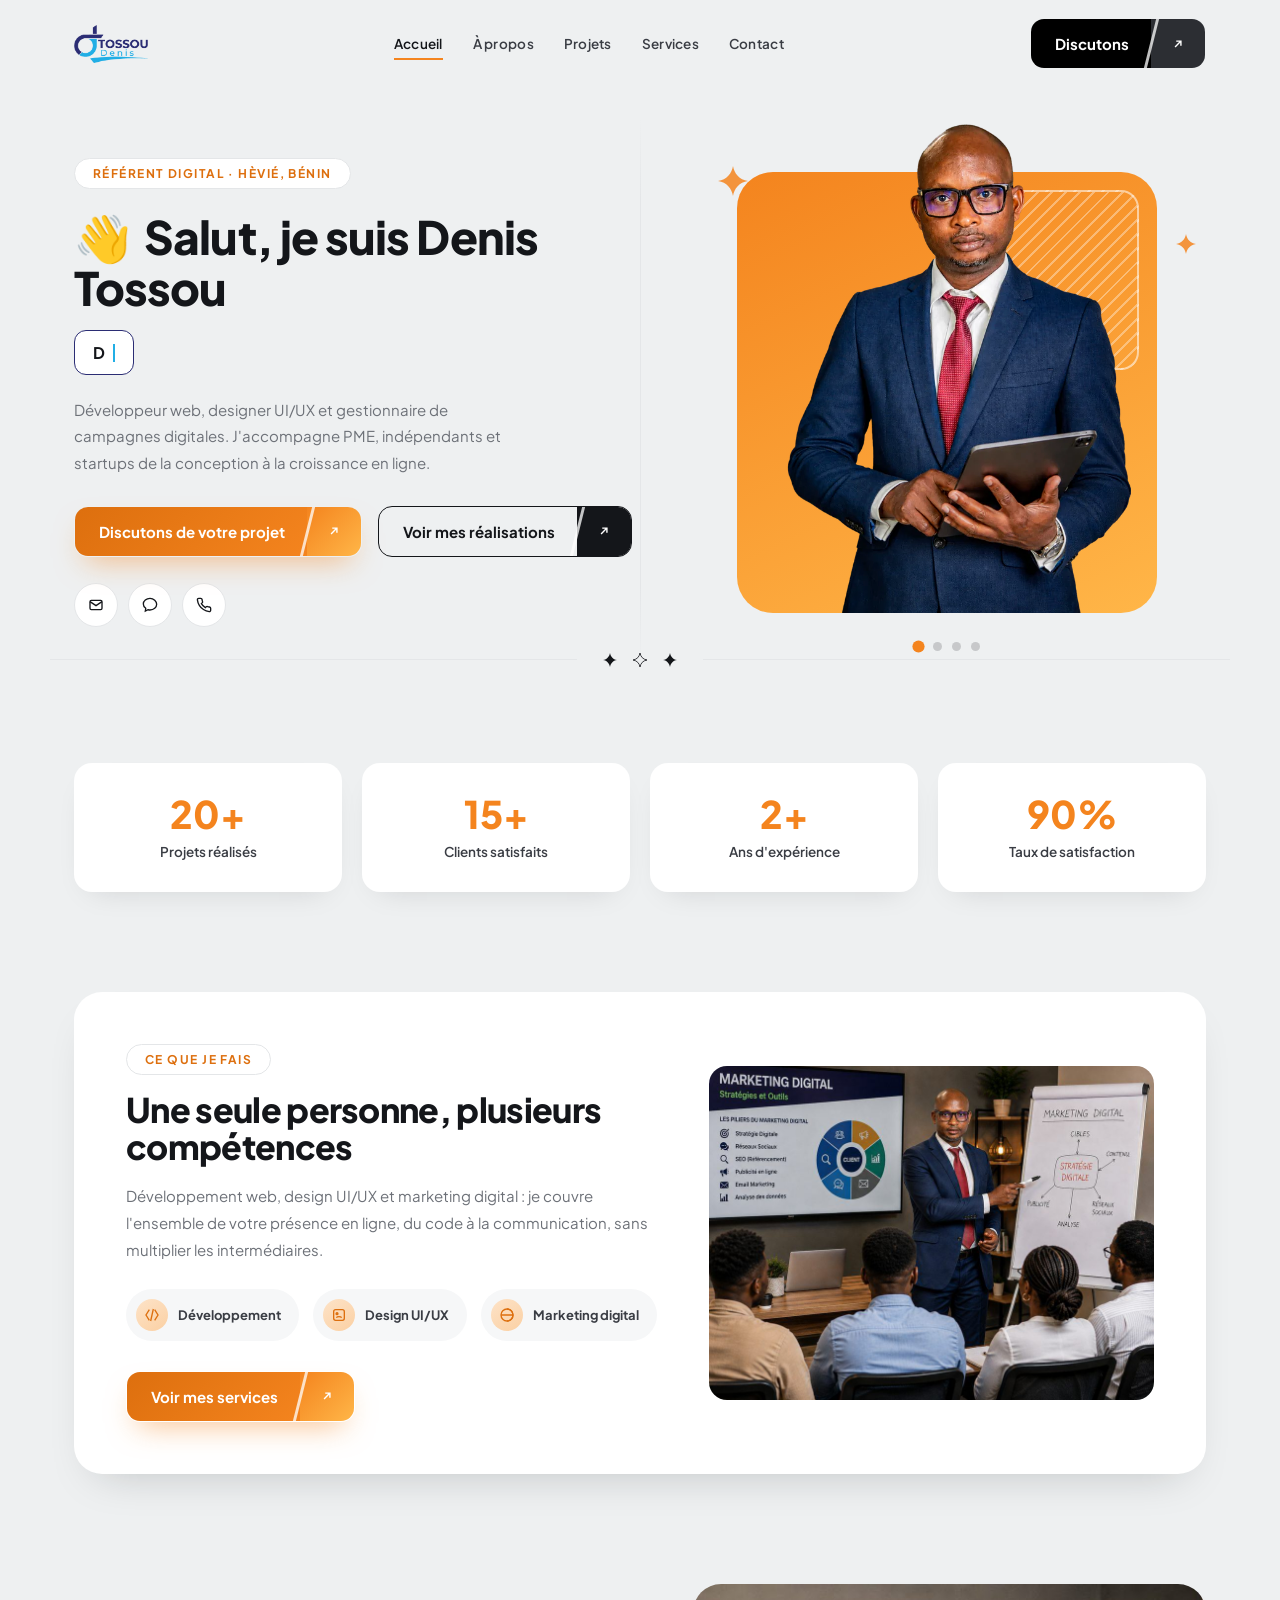
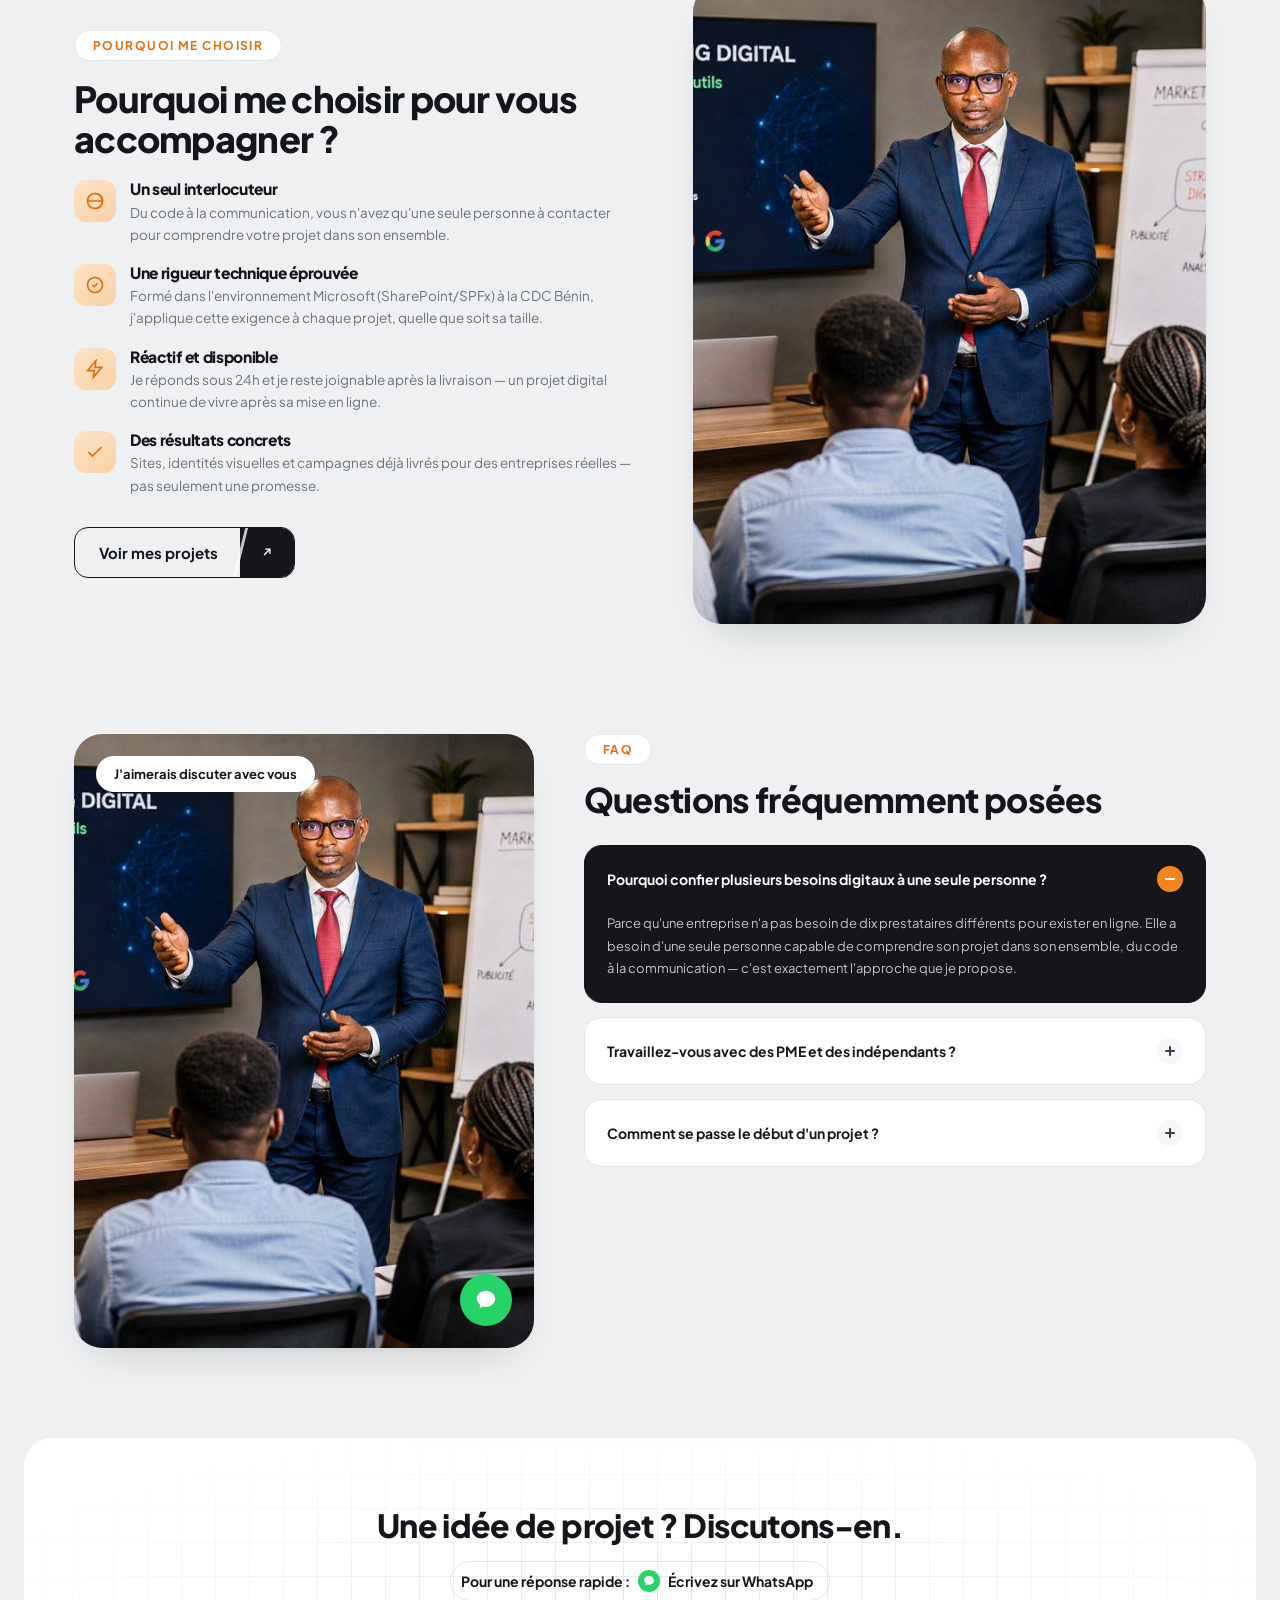
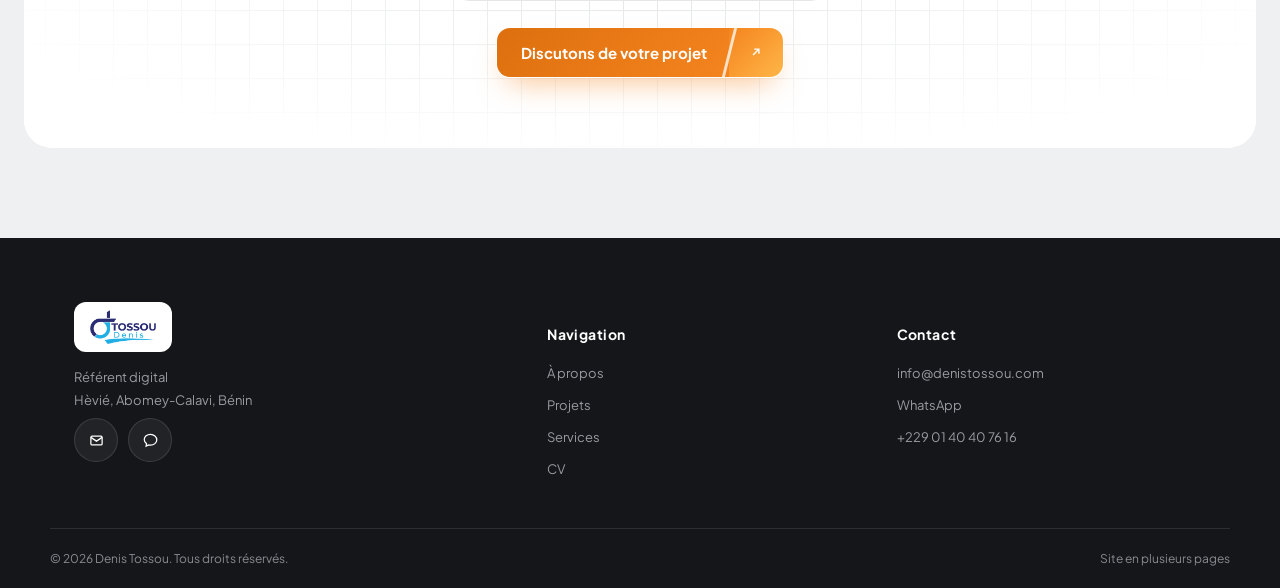
==== index.html @ 9f41bcb1 "Initialisation du portfolio" ====
<!DOCTYPE html>
<html lang="fr">
<head>
<meta charset="UTF-8">
<meta name="viewport" content="width=device-width, initial-scale=1.0">
<title>Denis Tossou — Référent digital</title>
<meta name="description" content="Développeur web, designer UI/UX et gestionnaire de campagnes digitales à Hèvié, Bénin. J'accompagne PME, indépendants et startups de la conception à la croissance en ligne.">
<link rel="preconnect" href="https://fonts.googleapis.com">
<link href="https://fonts.googleapis.com/css2?family=Plus+Jakarta+Sans:ital,wght@0,400;0,500;0,600;0,700;0,800;1,400&display=swap" rel="stylesheet">
<link rel="stylesheet" href="css/style.css">
</head>
<body>

<header class="site-header" id="siteHeader">
  <div class="container header-inner">
    <a href="index.html" class="logo"><img src="assets/img/logo.png" alt="Denis Tossou" class="logo-img"></a>
    <nav class="main-nav">
      <a href="index.html" class="active">Accueil</a>
      <a href="a-propos.html">À propos</a>
      <a href="projets.html">Projets</a>
      <a href="services.html">Services</a>
      <a href="contact.html">Contact</a>
    </nav>
    <div class="header-cta">
      <a href="contact.html" class="btn btn-dark">
        <span class="btn-label">Discutons</span>
        <span class="btn-arrow"><svg width="14" height="14" viewBox="0 0 24 24" fill="none" stroke="currentColor" stroke-width="2.4"><path d="M7 17 17 7M9 7h8v8"/></svg></span>
      </a>
      <button class="burger" id="burgerBtn" aria-label="Ouvrir le menu" aria-expanded="false"><span></span><span></span><span></span></button>
    </div>
  </div>
  <div class="mobile-nav">
    <a href="index.html">Accueil</a>
    <a href="a-propos.html">À propos</a>
    <a href="projets.html">Projets</a>
    <a href="services.html">Services</a>
    <a href="contact.html">Contact</a>
  </div>
</header>

<section class="hero" id="accueil">
  <div class="container hero-grid">
    <div class="hero-copy reveal in">
      <span class="eyebrow">Référent digital · Hèvié, Bénin</span>
      <h1><span class="wave">👋</span>&nbsp; Salut, je suis Denis Tossou</h1>
      <div class="role-box"><span id="typedRole">Développeur web</span><span class="cursor"></span></div>
      <p class="lead">Développeur web, designer UI/UX et gestionnaire de campagnes digitales. J'accompagne PME, indépendants et startups de la conception à la croissance en ligne.</p>
      <div class="hero-actions">
        <a href="contact.html" class="btn btn-primary">
          <span class="btn-label">Discutons de votre projet</span>
          <span class="btn-arrow"><svg width="14" height="14" viewBox="0 0 24 24" fill="none" stroke="currentColor" stroke-width="2.4"><path d="M7 17 17 7M9 7h8v8"/></svg></span>
        </a>
        <a href="projets.html" class="btn btn-outline">
          <span class="btn-label">Voir mes réalisations</span>
          <span class="btn-arrow"><svg width="14" height="14" viewBox="0 0 24 24" fill="none" stroke="currentColor" stroke-width="2.4"><path d="M7 17 17 7M9 7h8v8"/></svg></span>
        </a>
      </div>
      <div class="social-row">
        <a href="mailto:info@denistossou.com" class="icon-chip" aria-label="Email"><svg width="16" height="16" viewBox="0 0 24 24" fill="none" stroke="currentColor" stroke-width="2"><rect x="3" y="5" width="18" height="14" rx="2"/><path d="m3 7 9 6 9-6"/></svg></a>
        <a href="https://wa.me/2290166659250" class="icon-chip" aria-label="WhatsApp" target="_blank" rel="noopener"><svg width="16" height="16" viewBox="0 0 24 24" fill="none" stroke="currentColor" stroke-width="2"><path d="M12 2C6.5 2 2 5.8 2 10.5c0 2.6 1.4 4.9 3.6 6.5L5 21l4.1-1.9c.9.2 1.9.4 2.9.4 5.5 0 10-3.8 10-8.5S17.5 2 12 2Z"/></svg></a>
        <a href="tel:+2290140407616" class="icon-chip" aria-label="Appeler"><svg width="16" height="16" viewBox="0 0 24 24" fill="none" stroke="currentColor" stroke-width="2"><path d="M22 16.9v3a2 2 0 0 1-2.2 2 19.8 19.8 0 0 1-8.6-3.1 19.5 19.5 0 0 1-6-6A19.8 19.8 0 0 1 2.1 4.2 2 2 0 0 1 4.1 2h3a2 2 0 0 1 2 1.7c.1 1 .3 2 .7 2.9a2 2 0 0 1-.4 2.1L8.1 9.9a16 16 0 0 0 6 6l1.2-1.2a2 2 0 0 1 2.1-.4c.9.4 1.9.6 2.9.7a2 2 0 0 1 1.7 2Z"/></svg></a>
      </div>
    </div>
    <div class="hero-visual reveal reveal-delay-1 in">
      <div class="spark s1 float"><svg width="30" height="30" viewBox="0 0 24 24" fill="currentColor"><path d="M12 0c1 6 5 11 12 12-7 1-11 6-12 12-1-6-5-11-12-12C7 11 11 6 12 0Z"/></svg></div>
      <div class="hero-blob">
        <div class="hero-blob-panel"></div>
        <div class="hero-carousel">
          <div class="hero-slide cutout active">
            <img src="assets/img/denis-hero.webp" alt="Denis Tossou, référent digital, avec sa tablette">
          </div>
          <div class="hero-slide framed">
            <img src="assets/img/denis-about-2.jpg" alt="Denis Tossou à son poste de travail">
          </div>
          <div class="hero-slide cutout">
            <img src="assets/img/denis-contact.webp" alt="Denis Tossou avec sa tablette">
          </div>
          <div class="hero-slide code-slide">
            <div class="code-window">
              <div class="code-topbar"><span class="code-dot r"></span><span class="code-dot y"></span><span class="code-dot g"></span></div>
              <div class="code-body" id="codeBody"></div>
            </div>
          </div>
        </div>
        <div class="hero-dots">
          <button class="active" aria-label="Photo 1"></button>
          <button aria-label="Photo 2"></button>
          <button aria-label="Photo 3"></button>
          <button aria-label="Code"></button>
        </div>
      </div>
      <div class="spark s2"><svg width="20" height="20" viewBox="0 0 24 24" fill="currentColor"><path d="M12 0c1 6 5 11 12 12-7 1-11 6-12 12-1-6-5-11-12-12C7 11 11 6 12 0Z"/></svg></div>
    </div>
  </div>
  <div class="container divider-strip">
    <div class="dots">
      <svg width="14" height="14" viewBox="0 0 24 24" fill="var(--ink)"><path d="M12 0c1 6 5 11 12 12-7 1-11 6-12 12-1-6-5-11-12-12C7 11 11 6 12 0Z"/></svg>
      <svg width="14" height="14" viewBox="0 0 24 24" fill="none" stroke="var(--ink)" stroke-width="1.4"><path d="M12 0c1 6 5 11 12 12-7 1-11 6-12 12-1-6-5-11-12-12C7 11 11 6 12 0Z"/></svg>
      <svg width="14" height="14" viewBox="0 0 24 24" fill="var(--ink)"><path d="M12 0c1 6 5 11 12 12-7 1-11 6-12 12-1-6-5-11-12-12C7 11 11 6 12 0Z"/></svg>
    </div>
  </div>
</section>

<section class="stats">
  <div class="container">
    <div class="stats-row">
      <div class="stat-block reveal in"><span class="num" data-count="20" data-suffix="+">0</span><div class="label">Projets réalisés</div></div>
      <div class="stat-block reveal reveal-delay-1 in"><span class="num" data-count="15" data-suffix="+">0</span><div class="label">Clients satisfaits</div></div>
      <div class="stat-block reveal reveal-delay-2 in"><span class="num" data-count="2" data-suffix="+">0</span><div class="label">Ans d'expérience</div></div>
      <div class="stat-block reveal reveal-delay-3 in"><span class="num" data-count="90" data-suffix="%">0</span><div class="label">Taux de satisfaction</div></div>
    </div>
  </div>
</section>

<section class="services-summary" id="services">
  <div class="container">
    <div class="summary-card reveal in">
      <div class="summary-copy">
        <span class="eyebrow">Ce que je fais</span>
        <h2 style="margin-top:16px;">Une seule personne, plusieurs compétences</h2>
        <p>Développement web, design UI/UX et marketing digital : je couvre l'ensemble de votre présence en ligne, du code à la communication, sans multiplier les intermédiaires.</p>
        <div class="summary-badges">
          <div class="summary-badge"><span class="ic"><svg width="16" height="16" viewBox="0 0 24 24" fill="none" stroke="var(--orange-dark)" stroke-width="2"><path d="M8 4 3 12l5 8M16 4l5 8-5 8M14 3l-4 18"/></svg></span>Développement</div>
          <div class="summary-badge"><span class="ic"><svg width="16" height="16" viewBox="0 0 24 24" fill="none" stroke="var(--orange-dark)" stroke-width="2"><rect x="4" y="4" width="16" height="16" rx="3"/><circle cx="9" cy="10" r="1.4" fill="var(--orange-dark)"/><path d="M8 16c1.5-2 6.5-2 8 0"/></svg></span>Design UI/UX</div>
          <div class="summary-badge"><span class="ic"><svg width="16" height="16" viewBox="0 0 24 24" fill="none" stroke="var(--orange-dark)" stroke-width="2"><circle cx="12" cy="12" r="9"/><path d="M12 3a9 9 0 0 1 0 18M3 12h18"/></svg></span>Marketing digital</div>
        </div>
        <a href="services.html" class="btn btn-primary">
          <span class="btn-label">Voir mes services</span>
          <span class="btn-arrow"><svg width="14" height="14" viewBox="0 0 24 24" fill="none" stroke="currentColor" stroke-width="2.4"><path d="M7 17 17 7M9 7h8v8"/></svg></span>
        </a>
      </div>
      <div class="summary-visual"><img src="assets/img/denis-about-1.jpg" alt="Denis Tossou en atelier marketing digital"></div>
    </div>
  </div>
</section>

<section class="why">
  <div class="container why-grid">
    <div class="why-copy reveal in">
      <span class="eyebrow">Pourquoi me choisir</span>
      <h2>Pourquoi me choisir pour vous accompagner ?</h2>
      <div class="why-list">
        <div class="why-item">
          <span class="ic"><svg width="20" height="20" viewBox="0 0 24 24" fill="none" stroke="var(--orange-dark)" stroke-width="2"><circle cx="12" cy="12" r="9"/><path d="M12 3a9 9 0 0 1 0 18M3 12h18"/></svg></span>
          <div><h4>Un seul interlocuteur</h4><p>Du code à la communication, vous n'avez qu'une seule personne à contacter pour comprendre votre projet dans son ensemble.</p></div>
        </div>
        <div class="why-item">
          <span class="ic"><svg width="20" height="20" viewBox="0 0 24 24" fill="none" stroke="var(--orange-dark)" stroke-width="2"><path d="M9 12l2 2 4-4"/><circle cx="12" cy="12" r="9"/></svg></span>
          <div><h4>Une rigueur technique éprouvée</h4><p>Formé dans l'environnement Microsoft (SharePoint/SPFx) à la CDC Bénin, j'applique cette exigence à chaque projet, quelle que soit sa taille.</p></div>
        </div>
        <div class="why-item">
          <span class="ic"><svg width="20" height="20" viewBox="0 0 24 24" fill="none" stroke="var(--orange-dark)" stroke-width="2"><path d="M13 2 3 14h8l-1 8 10-12h-8z"/></svg></span>
          <div><h4>Réactif et disponible</h4><p>Je réponds sous 24h et je reste joignable après la livraison — un projet digital continue de vivre après sa mise en ligne.</p></div>
        </div>
        <div class="why-item">
          <span class="ic"><svg width="20" height="20" viewBox="0 0 24 24" fill="none" stroke="var(--orange-dark)" stroke-width="2"><path d="M4 12l5 5L20 6"/></svg></span>
          <div><h4>Des résultats concrets</h4><p>Sites, identités visuelles et campagnes déjà livrés pour des entreprises réelles — pas seulement une promesse.</p></div>
        </div>
      </div>
      <a href="projets.html" class="btn btn-outline">
        <span class="btn-label">Voir mes projets</span>
        <span class="btn-arrow"><svg width="14" height="14" viewBox="0 0 24 24" fill="none" stroke="currentColor" stroke-width="2.4"><path d="M7 17 17 7M9 7h8v8"/></svg></span>
      </a>
    </div>
    <div class="why-visual reveal reveal-delay-1 in"><img src="assets/img/denis-faq.jpg" alt="Denis Tossou animant une présentation marketing digital"></div>
  </div>
</section>

<section class="faq">
  <div class="container faq-grid">
    <div class="faq-visual reveal in">
      <img src="assets/img/denis-faq.jpg" alt="Denis Tossou animant une présentation marketing digital">
      <div class="chat-bubble">J'aimerais discuter avec vous</div>
      <div class="chat-fab"><svg width="22" height="22" viewBox="0 0 24 24" fill="#fff"><path d="M12 2C6.5 2 2 5.8 2 10.5c0 2.6 1.4 4.9 3.6 6.5L5 21l4.1-1.9c.9.2 1.9.4 2.9.4 5.5 0 10-3.8 10-8.5S17.5 2 12 2Z"/></svg></div>
    </div>
    <div class="reveal reveal-delay-1 in">
      <span class="eyebrow">FAQ</span>
      <h2 style="font-size:clamp(24px,3.4vw,34px);margin:16px 0 26px;">Questions fréquemment posées</h2>
      <div class="faq-items">
        <div class="faq-item open">
          <button class="faq-q">Pourquoi confier plusieurs besoins digitaux à une seule personne ?<span class="plus"></span></button>
          <div class="faq-a" style="max-height:220px;"><p>Parce qu'une entreprise n'a pas besoin de dix prestataires différents pour exister en ligne. Elle a besoin d'une seule personne capable de comprendre son projet dans son ensemble, du code à la communication — c'est exactement l'approche que je propose.</p></div>
        </div>
        <div class="faq-item">
          <button class="faq-q">Travaillez-vous avec des PME et des indépendants ?<span class="plus"></span></button>
          <div class="faq-a"><p>Oui. Je travaille avec des PME, des indépendants et des startups qui veulent une présence digitale cohérente — pas seulement un site qui existe, mais un site qui travaille vraiment pour eux.</p></div>
        </div>
        <div class="faq-item">
          <button class="faq-q">Comment se passe le début d'un projet ?<span class="plus"></span></button>
          <div class="faq-a"><p>On commence par un échange pour comprendre votre projet, vos objectifs et vos contraintes réelles. Je vous propose ensuite une solution claire — périmètre, délais, tarif — avant de démarrer quoi que ce soit.</p></div>
        </div>
      </div>
    </div>
  </div>
</section>

<section class="cta-banner reveal in">
  <div class="inner">
    <h2>Une idée de projet ? Discutons-en.</h2>
    <a href="https://wa.me/2290166659250" class="chat-link" target="_blank" rel="noopener">Pour une réponse rapide : <span class="ic"><svg width="12" height="12" viewBox="0 0 24 24" fill="#fff"><path d="M12 2C6.5 2 2 5.8 2 10.5c0 2.6 1.4 4.9 3.6 6.5L5 21l4.1-1.9c.9.2 1.9.4 2.9.4 5.5 0 10-3.8 10-8.5S17.5 2 12 2Z"/></svg></span> Écrivez sur WhatsApp</a>
    <div class="row"><a href="contact.html" class="btn btn-primary"><span class="btn-label">Discutons de votre projet</span><span class="btn-arrow"><svg width="14" height="14" viewBox="0 0 24 24" fill="none" stroke="currentColor" stroke-width="2.4"><path d="M7 17 17 7M9 7h8v8"/></svg></span></a></div>
  </div>
</section>

<footer class="site-footer">
  <div class="container footer-grid">
    <div class="footer-brand">
      <a href="index.html" class="logo"><span class="logo-img-wrap"><img src="assets/img/logo.png" alt="Denis Tossou" class="logo-img"></span></a>
      <p>Référent digital<br>Hèvié, Abomey-Calavi, Bénin</p>
      <div class="footer-social">
        <a href="mailto:info@denistossou.com" class="icon-chip" aria-label="Email"><svg width="15" height="15" viewBox="0 0 24 24" fill="none" stroke="currentColor" stroke-width="2"><rect x="3" y="5" width="18" height="14" rx="2"/><path d="m3 7 9 6 9-6"/></svg></a>
        <a href="https://wa.me/2290166659250" class="icon-chip" aria-label="WhatsApp" target="_blank" rel="noopener"><svg width="15" height="15" viewBox="0 0 24 24" fill="none" stroke="currentColor" stroke-width="2"><path d="M12 2C6.5 2 2 5.8 2 10.5c0 2.6 1.4 4.9 3.6 6.5L5 21l4.1-1.9c.9.2 1.9.4 2.9.4 5.5 0 10-3.8 10-8.5S17.5 2 12 2Z"/></svg></a>
      </div>
    </div>
    <div class="footer-col">
      <h5>Navigation</h5>
      <ul>
        <li><a href="a-propos.html">À propos</a></li>
        <li><a href="projets.html">Projets</a></li>
        <li><a href="services.html">Services</a></li>
        <li><a href="a-propos.html#cv">CV</a></li>
      </ul>
    </div>
    <div class="footer-col">
      <h5>Contact</h5>
      <ul>
        <li><a href="mailto:info@denistossou.com">info@denistossou.com</a></li>
        <li><a href="https://wa.me/2290166659250" target="_blank" rel="noopener">WhatsApp</a></li>
        <li><a href="tel:+2290140407616">+229 01 40 40 76 16</a></li>
      </ul>
    </div>
  </div>
  <div class="container footer-bottom">
    <span>© 2026 Denis Tossou. Tous droits réservés.</span>
    <span>Site en plusieurs pages</span>
  </div>
</footer>

<a href="https://wa.me/2290166659250" class="wa-float" id="waFloat" target="_blank" rel="noopener" aria-label="Discuter sur WhatsApp">
  <span class="wa-tooltip">Discuter sur WhatsApp</span>
  <svg viewBox="0 0 24 24" fill="#fff"><path d="M12 2C6.5 2 2 5.8 2 10.5c0 2.6 1.4 4.9 3.6 6.5L5 21l4.1-1.9c.9.2 1.9.4 2.9.4 5.5 0 10-3.8 10-8.5S17.5 2 12 2Z"/></svg>
</a>

<script src="js/main.js"></script>
</body>
</html>
---- css/style.css ----
/* ==========================================================================
   0. TOKENS
   ========================================================================== */
:root{
  --orange:#f4841e;
  --orange-2:#ffb648;
  --orange-dark:#dd6f0e;
  --brand-navy:#2b2d74;
  --brand-cyan:#21aee5;
  --ink:#14161a;
  --ink-soft:#3a3d44;
  --muted:#6d7178;
  --line:#e4e6e8;
  --bg:#eef0f1;
  --bg-soft:#f6f7f8;
  --white:#ffffff;
  --radius-lg:28px;
  --radius-md:18px;
  --radius-sm:12px;
  --radius-pill:999px;
  --shadow-card:0 20px 45px -25px rgba(20,22,26,0.25);
  --shadow-soft:0 12px 30px -18px rgba(20,22,26,0.18);
  --container:1180px;
  --ff:'Plus Jakarta Sans', system-ui, -apple-system, Segoe UI, sans-serif;
}
*{box-sizing:border-box;}
html{scroll-behavior:smooth;}
body{
  margin:0;font-family:var(--ff);color:var(--ink);background:var(--bg);
  -webkit-font-smoothing:antialiased;overflow-x:hidden;
}
img{max-width:100%;display:block;}
a{text-decoration:none;color:inherit;}
button{font-family:var(--ff);cursor:pointer;}
ul{margin:0;padding:0;list-style:none;}
h1,h2,h3,h4{margin:0;font-weight:800;letter-spacing:-0.02em;line-height:1.1;}
p{margin:0;}
.container{max-width:var(--container);margin:0 auto;padding:0 24px;}
section{position:relative;}
:focus-visible{outline:3px solid var(--orange);outline-offset:3px;border-radius:6px;}
@media (prefers-reduced-motion: reduce){
  *{animation-duration:0.001ms !important;animation-iteration-count:1 !important;transition-duration:0.001ms !important;scroll-behavior:auto !important;}
}

.eyebrow{
  display:inline-flex;align-items:center;gap:8px;
  background:var(--white);border:1px solid var(--line);
  color:var(--orange-dark);font-size:12px;font-weight:700;letter-spacing:.12em;
  padding:7px 18px;border-radius:var(--radius-pill);text-transform:uppercase;
}
.section-head{max-width:640px;margin:0 auto 20px;text-align:center;}
.section-head .eyebrow{margin-bottom:18px;}
.section-head h2{font-size:clamp(28px,4vw,42px);}
.section-head .subtitle{margin-top:14px;color:var(--muted);font-size:15px;font-weight:600;}
.section-head.pad-bottom{margin-bottom:48px;}

.btn{
  display:inline-flex;align-items:stretch;font-weight:700;font-size:15px;
  padding:0;border-radius:14px;border:1px solid transparent;overflow:hidden;
  position:relative;isolation:isolate;transition:transform .25s ease, box-shadow .25s ease;
  white-space:nowrap;
}
.btn:hover{transform:translateY(-2px);}
.btn:active{transform:scale(.97);}
.btn .btn-label{display:flex;align-items:center;padding:15px 22px 15px 24px;}
.btn .btn-arrow{display:flex;align-items:center;justify-content:center;padding:15px 20px;position:relative;}
.btn .btn-arrow::before{
  content:"";position:absolute;left:-1px;top:-10px;bottom:-10px;width:3px;
  background:rgba(255,255,255,.75);transform:skewX(-14deg);
}
.btn svg{transition:transform .3s ease;}
.btn:hover svg{transform:translate(3px,-3px);}
.btn-primary{box-shadow:0 14px 30px -12px rgba(244,132,30,.55);}
.btn-primary:hover{box-shadow:0 18px 34px -10px rgba(244,132,30,.6);}
.btn-primary .btn-label{background:linear-gradient(135deg,var(--orange-dark),var(--orange));color:var(--white);}
.btn-primary .btn-arrow{background:linear-gradient(135deg,var(--orange),var(--orange-2));color:var(--white);}
.btn-dark .btn-label{background:#000;color:var(--white);}
.btn-dark .btn-arrow{background:#2c2e33;color:var(--white);}
.btn-outline{border:1.5px solid var(--ink);}
.btn-outline .btn-label{background:transparent;color:var(--ink);transition:background .25s,color .25s;}
.btn-outline .btn-arrow{background:var(--ink);color:var(--white);}
.btn-outline:hover .btn-label{background:var(--ink);color:var(--white);}
.btn-ghost{border:1px solid var(--line);}
.btn-ghost .btn-label{background:var(--white);color:var(--ink);}
.btn-ghost .btn-arrow{background:var(--bg-soft);color:var(--ink);}
.btn-ghost:hover{border-color:var(--ink);}
.btn-plain{
  display:inline-flex;align-items:center;padding:12px 22px;border-radius:var(--radius-pill);
  border:1px solid var(--line);background:var(--white);color:var(--ink);font-weight:700;font-size:13px;
  transition:all .25s;
}
.btn-plain:hover{border-color:var(--ink);}
.btn-plain.active{background:var(--ink);color:var(--white);border-color:var(--ink);}

.icon-chip{
  width:44px;height:44px;border-radius:50%;background:var(--white);border:1px solid var(--line);
  display:inline-flex;align-items:center;justify-content:center;
  transition:background .25s, border-color .25s, transform .25s;
}
.icon-chip:hover{background:var(--ink);border-color:var(--ink);transform:translateY(-3px);}
.icon-chip:hover svg{stroke:var(--white);}

.spark{position:absolute;pointer-events:none;color:var(--orange);opacity:.85;}
.spark svg{animation:spin-slow 9s linear infinite;}
@keyframes spin-slow{from{transform:rotate(0)}to{transform:rotate(360deg)}}
.float{animation:float 5s ease-in-out infinite;}
@keyframes float{0%,100%{transform:translateY(0)}50%{transform:translateY(-12px)}}

.reveal{opacity:0;transform:translateY(28px);transition:opacity .7s ease, transform .7s ease;}
.reveal.in{opacity:1;transform:translateY(0);}
.reveal-delay-1{transition-delay:.08s;}
.reveal-delay-2{transition-delay:.16s;}
.reveal-delay-3{transition-delay:.24s;}
.reveal-delay-4{transition-delay:.32s;}

/* ========================= 1. HEADER ========================= */
.site-header{
  position:sticky;top:0;z-index:100;background:rgba(238,240,241,0.85);
  backdrop-filter:blur(10px);border-bottom:1px solid transparent;
  transition:background .3s, box-shadow .3s, border-color .3s;
}
.site-header.scrolled{background:rgba(255,255,255,0.9);box-shadow:0 8px 24px -18px rgba(0,0,0,.25);border-color:var(--line);}
.header-inner{display:flex;align-items:center;justify-content:space-between;padding:18px 24px;}
.logo{display:flex;align-items:center;gap:10px;}
.logo-img{height:38px;width:auto;display:block;}
.footer-brand .logo-img-wrap{display:inline-flex;align-items:center;background:var(--white);border-radius:12px;padding:8px 16px;}
.footer-brand .logo-img{height:34px;}
nav.main-nav{display:flex;align-items:center;gap:30px;}
nav.main-nav a{
  font-size:13.5px;font-weight:600;letter-spacing:.02em;color:var(--ink-soft);
  display:flex;align-items:center;gap:4px;position:relative;transition:color .2s;
}
nav.main-nav a::after{content:"";position:absolute;left:0;bottom:-8px;width:0;height:2px;background:var(--orange);transition:width .25s ease;}
nav.main-nav a:hover,nav.main-nav a.active{color:var(--ink);}
nav.main-nav a:hover::after,nav.main-nav a.active::after{width:100%;}
.header-cta{display:flex;align-items:center;gap:14px;}
.burger{display:none;flex-direction:column;gap:5px;background:none;border:none;padding:8px;}
.burger span{width:24px;height:2px;background:var(--ink);border-radius:2px;transition:transform .3s,opacity .3s;}
.mobile-nav{display:none;flex-direction:column;gap:2px;background:var(--white);border-top:1px solid var(--line);padding:12px 24px 20px;}
.mobile-nav a{padding:12px 4px;font-weight:600;border-bottom:1px solid var(--bg-soft);font-size:14px;}
.site-header.nav-open .mobile-nav{display:flex;}

/* ========================= 2. PAGE HERO BANNER ========================= */
.page-hero{padding:56px 0 20px;text-align:center;}
.page-hero .eyebrow{margin-bottom:16px;}
.page-hero h1{font-size:clamp(30px,4.4vw,46px);}
.page-hero p{max-width:560px;margin:16px auto 0;color:var(--muted);font-size:15px;line-height:1.7;}

/* ========================= 2b. ABOUT HERO (photo inclinée + badges) ========================= */
.about-hero{padding:60px 0 40px;overflow:hidden;}
.about-hero-grid{display:grid;grid-template-columns:0.85fr 1.15fr;gap:56px;align-items:center;}
.about-hero-visual{position:relative;padding:0 18px 18px 0;}
.about-hero-visual::before{
  content:"";position:absolute;inset:0 0 18px 18px;border-radius:28px;
  background:linear-gradient(155deg,var(--orange),var(--orange-2));
  transform:rotate(-4deg);z-index:0;
}
.about-hero-visual .ph-wrap{position:relative;z-index:1;border-radius:24px;overflow:hidden;box-shadow:var(--shadow-card);aspect-ratio:4/5;}
.about-hero-visual .ph-wrap img{width:100%;height:100%;object-fit:cover;}
.about-hero-copy h1{font-size:clamp(32px,4.6vw,50px);margin-bottom:22px;}
.about-hero-copy h1 .accent{color:var(--orange-dark);}
.about-hero-copy p.lead{color:var(--muted);font-size:16px;line-height:1.8;margin-bottom:30px;max-width:520px;}
.about-hero-badges{display:flex;gap:26px;flex-wrap:wrap;margin-bottom:34px;}
.about-hero-badge{display:flex;align-items:center;gap:10px;font-size:14px;font-weight:600;color:var(--ink-soft);}
.about-hero-badge .ic{width:38px;height:38px;border-radius:11px;background:var(--bg-soft);display:flex;align-items:center;justify-content:center;color:var(--orange-dark);flex-shrink:0;}
@media (max-width:900px){
  .about-hero-grid{grid-template-columns:1fr;}
  .about-hero-visual{order:-1;max-width:360px;margin:0 auto 20px;}
}

/* ========================= 3. HERO CAROUSEL ========================= */
.hero{padding:70px 0 40px;overflow:hidden;}
.hero-grid{display:grid;grid-template-columns:1.05fr 0.95fr;gap:40px;align-items:center;position:relative;}
.hero-grid::before{
  content:"";position:absolute;left:50%;top:-40px;bottom:-40px;width:1px;
  background:linear-gradient(to bottom, transparent, var(--line) 15%, var(--line) 85%, transparent);
}
.hero-copy .eyebrow{margin-bottom:22px;}
.hero-copy h1{font-size:clamp(30px,4.6vw,46px);margin-bottom:18px;}
.hero-copy h1 .wave{display:inline-block;animation:wave 2.4s ease-in-out infinite;transform-origin:70% 70%;}
@keyframes wave{0%,100%{transform:rotate(0)}15%{transform:rotate(16deg)}30%{transform:rotate(-8deg)}45%{transform:rotate(16deg)}60%{transform:rotate(0)}}
.role-box{
  display:inline-flex;align-items:center;gap:2px;border:1.5px solid var(--brand-navy);border-radius:var(--radius-sm);
  padding:11px 18px;font-weight:700;font-size:16px;margin-bottom:22px;background:var(--white);
}
.role-box .cursor{width:2px;height:18px;background:var(--brand-cyan);margin-left:6px;animation:blink 1s steps(1) infinite;}
@keyframes blink{50%{opacity:0}}
.hero-copy p.lead{color:var(--muted);font-size:15px;line-height:1.75;max-width:460px;margin-bottom:30px;}
.hero-actions{display:flex;align-items:center;gap:16px;flex-wrap:wrap;margin-bottom:26px;}
.social-row{display:flex;gap:10px;}

.hero-visual{position:relative;display:flex;justify-content:center;}
.hero-blob{
  position:relative;width:min(100%,420px);aspect-ratio:1/1.05;
  display:flex;align-items:flex-end;justify-content:center;overflow:visible;
}
.hero-blob-panel{
  position:absolute;inset:0;border-radius:36px;background:linear-gradient(155deg,var(--orange),var(--orange-2));
  overflow:hidden;z-index:1;
}
.hero-blob-panel::after{
  content:"";position:absolute;top:18px;right:18px;width:34%;height:40%;
  border:2px solid rgba(255,255,255,.55);border-radius:18px;
  background:repeating-linear-gradient(135deg, rgba(255,255,255,.35) 0 2px, transparent 2px 10px);
}
.hero-visual .spark{z-index:4;}
.hero-visual .spark.s1{top:-6px;left:6%;}
.hero-visual .spark.s2{top:14%;right:2%;}

.hero-carousel{position:relative;width:100%;height:100%;z-index:2;}
.hero-slide{
  position:absolute;inset:0;display:flex;align-items:flex-end;justify-content:center;
  opacity:0;transform:scale(1.04) translateY(10px);pointer-events:none;
  transition:opacity .7s ease, transform .8s ease;
}
.hero-slide.active{opacity:1;transform:scale(1) translateY(0);pointer-events:auto;}
.hero-slide.cutout img{width:88%;object-fit:contain;filter:saturate(1.05);position:relative;z-index:2;}
.hero-slide.framed img{position:absolute;inset:0;width:100%;height:100%;object-fit:cover;border-radius:36px;}

.code-slide{align-items:center;padding:26px;}
.code-window{
  width:92%;background:#1b1d23;border-radius:16px;overflow:hidden;
  box-shadow:0 25px 50px -20px rgba(0,0,0,.5);font-family:'Courier New',monospace;
}
.code-window .code-topbar{display:flex;align-items:center;gap:7px;padding:12px 16px;background:#26282f;}
.code-window .code-dot{width:10px;height:10px;border-radius:50%;}
.code-window .code-dot.r{background:#ff5f57;}
.code-window .code-dot.y{background:#febc2e;}
.code-window .code-dot.g{background:#28c840;}
.code-window .code-body{padding:18px 18px 22px;font-size:12.5px;line-height:1.9;min-height:230px;color:#c9cdd4;}
.code-line{white-space:pre;}
.code-line .tok-key{color:#ff7ab2;}
.code-line .tok-tag{color:#7ee787;}
.code-line .tok-str{color:#ffd479;}
.code-line .tok-com{color:#6b7280;}
.code-line .tok-fn{color:#79c0ff;}

.hero-dots{position:absolute;bottom:-38px;left:50%;transform:translateX(-50%);display:flex;gap:10px;z-index:5;}
.hero-dots button{
  width:9px;height:9px;border-radius:50%;background:rgba(20,22,26,.18);border:none;padding:0;
  transition:background .25s, transform .25s;cursor:pointer;
}
.hero-dots button.active{background:var(--orange);transform:scale(1.35);}

.divider-strip{display:flex;align-items:center;justify-content:center;gap:26px;padding:26px 0;position:relative;}
.divider-strip::before,.divider-strip::after{content:"";flex:1;height:1px;background:var(--line);}
.divider-strip .dots{display:flex;gap:16px;color:var(--ink);}

/* ========================= 4. STATS ========================= */
.stats{padding:30px 0 80px;}
.stats-row{display:grid;grid-template-columns:repeat(4,1fr);gap:20px;}
.stat-block{
  background:var(--white);border-radius:var(--radius-md);padding:32px 24px;text-align:center;
  box-shadow:var(--shadow-soft);transition:transform .3s ease, box-shadow .3s ease;
}
.stat-block:hover{transform:translateY(-6px);box-shadow:var(--shadow-card);}
.stat-block .num{font-size:38px;font-weight:800;color:var(--orange);display:block;line-height:1;}
.stat-block .label{margin-top:10px;font-size:13.5px;color:var(--ink-soft);font-weight:600;}
@media (max-width:900px){.stats-row{grid-template-columns:repeat(2,1fr);}}

/* ========================= 5. SERVICES SUMMARY ========================= */
.services-summary{padding:20px 0 90px;}
.summary-card{
  background:var(--white);border-radius:var(--radius-lg);padding:52px;
  display:grid;grid-template-columns:1.1fr 0.9fr;gap:40px;align-items:center;box-shadow:var(--shadow-card);
}
.summary-copy h2{font-size:clamp(24px,3.4vw,34px);margin-bottom:16px;}
.summary-copy p{color:var(--muted);font-size:15px;line-height:1.8;margin-bottom:26px;}
.summary-badges{display:flex;gap:14px;flex-wrap:wrap;margin-bottom:30px;}
.summary-badge{
  display:flex;align-items:center;gap:10px;background:var(--bg-soft);border-radius:var(--radius-pill);
  padding:10px 18px 10px 10px;font-size:13px;font-weight:700;color:var(--ink-soft);
}
.summary-badge .ic{
  width:32px;height:32px;border-radius:50%;background:linear-gradient(145deg,#fde3c8,#fbd0a3);
  display:flex;align-items:center;justify-content:center;flex-shrink:0;
}
.summary-visual{border-radius:var(--radius-md);overflow:hidden;aspect-ratio:4/3;position:relative;background:linear-gradient(160deg,#fde3c8,#fbd0a3);}
.summary-visual img{width:100%;height:100%;object-fit:cover;}
@media (max-width:900px){.summary-card{grid-template-columns:1fr;padding:32px 26px;}.summary-visual{order:-1;}}

/* ========================= 6. WHY CHOOSE ME ========================= */
.why{padding:20px 0 90px;}
.why-grid{display:grid;grid-template-columns:1fr 0.9fr;gap:50px;align-items:center;}
.why-copy .eyebrow{margin-bottom:18px;}
.why-copy h2{font-size:clamp(26px,3.6vw,36px);margin-bottom:22px;}
.why-list{display:flex;flex-direction:column;gap:18px;margin-bottom:30px;}
.why-item{display:flex;gap:14px;align-items:flex-start;}
.why-item .ic{
  width:42px;height:42px;border-radius:12px;background:linear-gradient(145deg,#fde3c8,#fbd0a3);
  display:flex;align-items:center;justify-content:center;flex-shrink:0;
}
.why-item h4{font-size:15.5px;margin-bottom:4px;}
.why-item p{font-size:13.5px;color:var(--muted);line-height:1.65;}
.why-visual{border-radius:var(--radius-lg);overflow:hidden;box-shadow:var(--shadow-card);aspect-ratio:4/5;}
.why-visual img{width:100%;height:100%;object-fit:cover;}
@media (max-width:900px){.why-grid{grid-template-columns:1fr;}.why-visual{order:-1;aspect-ratio:16/10;}}

/* ========================= 7. ABOUT — Qui suis-je ========================= */
.about-intro{padding:20px 0 90px;}
.about-grid{display:grid;grid-template-columns:1fr 1fr;gap:50px;align-items:center;}
.about-text .eyebrow{margin-bottom:18px;}
.about-text h2{font-size:clamp(26px,3.6vw,36px);margin-bottom:22px;}
.about-text p{color:var(--muted);font-size:15px;line-height:1.85;margin-bottom:18px;}
.about-visual{position:relative;display:grid;grid-template-columns:1.4fr 1fr;gap:14px;align-items:end;}
.about-visual .ph{border-radius:var(--radius-md);overflow:hidden;position:relative;box-shadow:var(--shadow-card);}
.about-visual .ph img{aspect-ratio:4/3;object-fit:cover;width:100%;transition:transform .5s ease;}
.about-visual .ph:hover img{transform:scale(1.05);}
.about-visual .ph.tall img{aspect-ratio:3/4;}
.about-signature{grid-column:1/-1;margin-top:6px;display:flex;align-items:center;gap:10px;font-size:13px;font-weight:700;color:var(--ink-soft);}
.about-signature::before{content:"";width:26px;height:2px;background:var(--orange);}

/* ========================= 8. ABOUT — Compétences (boîtes) ========================= */
.skills-boxes{padding:20px 0 90px;}
.skill-box-grid{display:grid;grid-template-columns:repeat(3,1fr);gap:20px;}
.skill-box{
  background:var(--white);border-radius:var(--radius-md);padding:28px 22px;text-align:center;
  border:1px solid var(--line);transition:transform .3s ease, box-shadow .3s ease, border-color .3s ease;
}
.skill-box:hover{transform:translateY(-6px);box-shadow:var(--shadow-card);border-color:var(--orange);}
.skill-box .box-icon{
  width:58px;height:58px;border-radius:16px;margin:0 auto 16px;
  background:var(--bg-soft);display:flex;align-items:center;justify-content:center;overflow:hidden;
}
.skill-box .box-icon img{width:34px;height:34px;object-fit:contain;}
.skill-box h4{font-size:15px;margin-bottom:6px;}
.skill-box p{font-size:12.5px;color:var(--muted);line-height:1.5;}
@media (max-width:768px){.skill-box-grid{grid-template-columns:repeat(2,1fr);}}
@media (max-width:480px){.skill-box-grid{grid-template-columns:1fr;}}

/* ========================= 9. ABOUT — Valeurs ========================= */
.values{padding:20px 0 90px;}
.values-grid{display:grid;grid-template-columns:repeat(4,1fr);gap:20px;}
.value-card{background:var(--white);border-radius:var(--radius-md);padding:28px 22px;box-shadow:var(--shadow-soft);}
.value-card .v-icon{
  width:48px;height:48px;border-radius:14px;background:linear-gradient(145deg,#fde3c8,#fbd0a3);
  display:flex;align-items:center;justify-content:center;margin-bottom:18px;
}
.value-card h4{font-size:16px;margin-bottom:8px;}
.value-card p{font-size:13px;color:var(--muted);line-height:1.65;}
@media (max-width:900px){.values-grid{grid-template-columns:repeat(2,1fr);}}
@media (max-width:480px){.values-grid{grid-template-columns:1fr;}}

/* ========================= 10. ABOUT — Vision ========================= */
.vision{padding:20px 0 90px;}
.vision-card{
  max-width:820px;margin:0 auto;text-align:center;background:var(--white);
  border-radius:var(--radius-lg);padding:56px 48px;box-shadow:var(--shadow-card);position:relative;
}
.vision-card .quote-mark{font-size:64px;color:#fde3c8;font-weight:800;line-height:1;margin-bottom:6px;}
.vision-card p{font-size:clamp(18px,2.4vw,23px);font-weight:600;color:var(--ink-soft);line-height:1.6;font-style:italic;}
.vision-card .sig{margin-top:26px;font-size:13px;font-weight:700;color:var(--orange-dark);}
@media (max-width:768px){.vision-card{padding:36px 26px;}}

/* ========================= 11. SERVICES ========================= */
.services{padding:20px 0 90px;}
.service-grid{display:grid;grid-template-columns:repeat(3,1fr);gap:22px;}
.service-card{
  background:var(--white);border-radius:var(--radius-md);padding:32px 26px;border:1px solid var(--line);
  transition:transform .3s ease, box-shadow .3s ease, border-color .3s ease;
}
.service-card:hover{transform:translateY(-8px);box-shadow:var(--shadow-card);border-color:var(--orange);}
.service-icon{
  width:52px;height:52px;border-radius:14px;display:flex;align-items:center;justify-content:center;
  margin-bottom:20px;background:linear-gradient(145deg,#fde3c8,#fbd0a3);
}
.service-card h3{font-size:19px;margin-bottom:10px;}
.service-card p{color:var(--muted);font-size:14px;line-height:1.7;margin-bottom:18px;}
.card-list{display:flex;flex-direction:column;gap:10px;}
.card-list li{display:flex;align-items:flex-start;gap:9px;font-size:13px;color:var(--ink-soft);line-height:1.5;}
.card-list li svg{flex-shrink:0;color:var(--orange);margin-top:2px;}
@media (max-width:900px){.service-grid{grid-template-columns:repeat(2,1fr);}}
@media (max-width:600px){.service-grid{grid-template-columns:1fr;}}

/* ========================= 11b. SERVICES HERO ========================= */
.services-hero{padding:60px 0 30px;text-align:center;}
.services-hero .eyebrow{margin-bottom:18px;}
.services-hero h1{font-size:clamp(30px,4.4vw,46px);}
.services-hero p{max-width:600px;margin:18px auto 32px;color:var(--muted);font-size:15px;line-height:1.75;}
.services-hero-badges{display:flex;justify-content:center;gap:14px;flex-wrap:wrap;margin-bottom:30px;}

/* ========================= 11c. INVENTAIRE DES SERVICES ========================= */
.service-inventory{padding:20px 0 90px;}
.inventory-grid{display:grid;grid-template-columns:repeat(3,1fr);gap:18px;}
.inventory-item{
  background:var(--white);border-radius:var(--radius-md);padding:24px 22px;border:1px solid var(--line);
  display:flex;gap:14px;align-items:flex-start;transition:transform .3s ease, box-shadow .3s ease, border-color .3s ease;
}
.inventory-item:hover{transform:translateY(-5px);box-shadow:var(--shadow-card);border-color:var(--orange);}
.inventory-item .ic{
  width:44px;height:44px;border-radius:12px;flex-shrink:0;background:linear-gradient(145deg,#fde3c8,#fbd0a3);
  display:flex;align-items:center;justify-content:center;color:var(--orange-dark);
}
.inventory-item h4{font-size:14.5px;margin-bottom:5px;line-height:1.35;}
.inventory-item p{font-size:12.5px;color:var(--muted);line-height:1.5;}
@media (max-width:900px){.inventory-grid{grid-template-columns:repeat(2,1fr);}}
@media (max-width:600px){.inventory-grid{grid-template-columns:1fr;}}

/* ========================= 11d. TARIFICATION PAR SECTEUR ========================= */
.pricing{padding:20px 0 90px;}
.pricing-group{margin-bottom:64px;}
.pricing-group:last-child{margin-bottom:0;}
.pricing-group-head{display:flex;align-items:center;gap:14px;margin-bottom:28px;}
.pricing-group-head .ic{
  width:46px;height:46px;border-radius:13px;background:linear-gradient(145deg,#fde3c8,#fbd0a3);
  display:flex;align-items:center;justify-content:center;color:var(--orange-dark);flex-shrink:0;
}
.pricing-group-head h3{font-size:21px;}
.pricing-group-head p{font-size:13px;color:var(--muted);margin-top:2px;}
.pricing-cards{display:grid;grid-template-columns:repeat(3,1fr);gap:24px;align-items:start;}
.price-card{
  background:var(--white);border:1.5px solid var(--line);border-radius:var(--radius-lg);overflow:hidden;
  transition:transform .3s ease, box-shadow .3s ease;
}
.price-card:hover{transform:translateY(-6px);box-shadow:var(--shadow-card);}
.price-card.featured{border-color:var(--orange);box-shadow:var(--shadow-card);}
.price-badge{text-align:center;padding:13px;font-size:12.5px;font-weight:700;letter-spacing:.02em;background:var(--ink);color:#fff;}
.price-card.featured .price-badge{background:linear-gradient(135deg,var(--orange-dark),var(--orange));}
.price-body{padding:30px 26px 28px;display:flex;flex-direction:column;height:100%;}
.price-card h4{font-size:19px;margin-bottom:12px;}
.price-amount{font-size:28px;font-weight:800;color:var(--orange-dark);margin-bottom:14px;line-height:1.1;}
.price-amount.devis{font-size:21px;}
.price-desc{font-size:13px;color:var(--muted);line-height:1.6;margin-bottom:22px;}
.price-list{display:flex;flex-direction:column;gap:11px;margin-bottom:26px;flex-grow:1;}
.price-list li{display:flex;align-items:flex-start;gap:9px;font-size:13px;color:var(--ink-soft);line-height:1.5;}
.price-list li svg{color:#1f9d55;flex-shrink:0;margin-top:2px;}
.price-card .btn{width:100%;}
.price-card .btn .btn-label{flex:1;justify-content:center;}
@media (max-width:900px){.pricing-cards{grid-template-columns:1fr;}.price-card.featured{transform:none;}}

/* ========================= 12. PROCESS ========================= */
.process{padding:20px 0 90px;}
.process-grid{display:grid;grid-template-columns:repeat(4,1fr);gap:20px;position:relative;}
.process-grid::before{
  content:"";position:absolute;top:34px;left:8%;right:8%;height:2px;
  background:repeating-linear-gradient(90deg,var(--line) 0 8px,transparent 8px 16px);z-index:0;
}
.step-card{position:relative;z-index:1;text-align:center;padding:0 8px;}
.step-num{
  width:68px;height:68px;border-radius:50%;margin:0 auto 20px;background:var(--white);border:2px solid var(--orange);
  color:var(--orange-dark);display:flex;align-items:center;justify-content:center;font-size:20px;font-weight:800;
  box-shadow:var(--shadow-soft);
}
.step-card h4{font-size:16px;margin-bottom:10px;}
.step-card p{font-size:13px;color:var(--muted);line-height:1.7;}
@media (max-width:900px){.process-grid{grid-template-columns:repeat(2,1fr);row-gap:36px;}.process-grid::before{display:none;}}
@media (max-width:600px){.process-grid{grid-template-columns:1fr;}}

/* ========================= 13. PROJETS ========================= */
.portfolio{padding:20px 0 90px;}
.filter-tabs{display:flex;justify-content:center;gap:10px;flex-wrap:wrap;margin-bottom:40px;}
.portfolio-grid{display:grid;grid-template-columns:repeat(2,1fr);gap:22px;}
.p-card{
  background:var(--white);border-radius:var(--radius-md);overflow:hidden;box-shadow:var(--shadow-soft);
  padding:0;transition:opacity .3s ease, transform .3s ease, box-shadow .3s ease, translate .3s ease;
}
.p-card:hover{box-shadow:var(--shadow-card);translate:0 -4px;}
.p-card.is-hidden{display:none;}
.p-card .thumb{
  position:relative;aspect-ratio:16/10;overflow:hidden;background-color:var(--bg-soft);
  background-image:repeating-linear-gradient(45deg, rgba(20,22,26,0.045) 0 10px, transparent 10px 20px);
  display:flex;align-items:center;justify-content:center;
}
.p-card .thumb.logo-thumb{background-color:#fff;background-image:none;padding:26px;}
.p-card .thumb.logo-thumb img{object-fit:contain;width:100%;height:100%;}
.p-card .thumb .ph-icon{
  width:64px;height:64px;border-radius:18px;background:linear-gradient(145deg,#fde3c8,#fbd0a3);
  display:flex;align-items:center;justify-content:center;transition:transform .4s ease;
}
.p-card:hover .thumb .ph-icon{transform:scale(1.08) rotate(-4deg);}
.p-card .thumb img{width:100%;height:100%;object-fit:cover;transition:transform .5s ease;}
.p-card:hover .thumb img{transform:scale(1.06);}
.p-card .thumb-badge{
  position:absolute;top:12px;right:12px;font-size:10.5px;font-weight:700;letter-spacing:.03em;
  background:rgba(20,22,26,.72);color:#fff;padding:5px 10px;border-radius:var(--radius-pill);backdrop-filter:blur(3px);
}
.p-card .status-badge{
  position:absolute;top:12px;left:12px;font-size:10.5px;font-weight:800;letter-spacing:.03em;text-transform:uppercase;
  padding:5px 12px;border-radius:var(--radius-pill);color:#fff;
}
.status-badge.done{background:#1f9d55;}
.status-badge.progress{background:var(--orange-dark);}
.p-card .body{padding:26px 26px 28px;}
.p-card .tag-row{display:flex;gap:8px;margin-bottom:16px;flex-wrap:wrap;}
.tag{
  font-size:11px;font-weight:700;text-transform:uppercase;letter-spacing:.03em;padding:5px 12px;
  border-radius:var(--radius-pill);background:var(--bg-soft);color:var(--ink-soft);
}
.tag.tag-orange{background:#fde3c8;color:var(--orange-dark);}
.p-card h4{font-size:19px;font-weight:800;line-height:1.4;margin-bottom:10px;}
.p-card .summary{font-size:14px;color:var(--muted);line-height:1.7;margin-bottom:18px;}
.p-card .placeholder-note{
  font-size:12.5px;font-style:italic;color:var(--orange-dark);background:#fef3e7;border:1px dashed #f4c483;
  border-radius:10px;padding:8px 12px;margin-bottom:16px;display:inline-block;
}
.p-card .did-list{display:flex;flex-direction:column;gap:9px;margin-bottom:18px;}
.p-card .did-list li{display:flex;align-items:flex-start;gap:9px;font-size:13px;color:var(--ink-soft);line-height:1.55;}
.p-card .did-list li svg{flex-shrink:0;color:var(--orange);margin-top:2px;}
.p-card .card-cta{margin-top:4px;}
.stat-note{
  max-width:720px;margin:36px auto 0;text-align:center;font-size:13px;color:var(--muted);
  background:var(--white);border:1px solid var(--line);border-radius:var(--radius-md);padding:16px 22px;
}
@media (max-width:900px){.portfolio-grid{grid-template-columns:1fr;}}

/* ========================= 14. TEMOIGNAGES ========================= */
.testimonials{padding:20px 0 90px;}
.testi-head{display:flex;justify-content:space-between;align-items:center;margin-bottom:40px;flex-wrap:wrap;gap:20px;}
.testi-head .eyebrow{margin-bottom:14px;}
.testi-dots{display:flex;align-items:center;gap:14px;}
.testi-dots::before,.testi-dots::after{content:"";width:60px;height:1px;background:var(--line);}
.testi-dots .d{width:9px;height:9px;border-radius:50%;background:var(--line);border:none;padding:0;transition:background .25s, transform .25s;cursor:pointer;}
.testi-dots .d.active{background:var(--orange);transform:scale(1.3);}
.testi-card{
  background:var(--white);border-radius:var(--radius-lg);padding:44px;display:grid;grid-template-columns:auto 1fr;
  gap:40px;align-items:center;box-shadow:var(--shadow-card);position:relative;overflow:hidden;
}
.testi-avatar{position:relative;width:150px;height:150px;flex-shrink:0;}
.testi-avatar .ring-dash{position:absolute;inset:-10px;border:2px dashed var(--orange);border-radius:50%;animation:spin-slow 14s linear infinite;}
.testi-avatar img{width:100%;height:100%;object-fit:cover;border-radius:50%;}
.avatar-initials{
  width:100%;height:100%;border-radius:50%;display:flex;align-items:center;justify-content:center;
  font-size:44px;font-weight:800;color:#fff;background:linear-gradient(145deg,var(--orange),var(--orange-2));
}
.testi-quote-mark{position:absolute;top:36px;right:44px;font-size:70px;color:var(--bg-soft);font-weight:800;line-height:1;}
.testi-source{font-size:12px;color:var(--muted);margin-bottom:6px;}
.testi-source b{color:var(--ink);}
.stars{color:var(--orange);letter-spacing:2px;margin:6px 0 16px;font-size:15px;}
.testi-text{font-size:16px;line-height:1.75;color:var(--ink-soft);margin-bottom:22px;font-style:italic;}
.testi-name{font-weight:800;font-size:15px;}
.testi-role{font-size:12px;color:var(--muted);text-transform:uppercase;letter-spacing:.05em;}
.testi-index{position:absolute;bottom:18px;right:36px;font-size:44px;font-weight:800;color:var(--bg-soft);}
.testi-slide{display:none;}
.testi-slide.active{display:grid;animation:fadein .5s ease;}
@keyframes fadein{from{opacity:0;transform:translateY(10px)}to{opacity:1;transform:translateY(0)}}
@media (max-width:768px){
  .testi-card{grid-template-columns:1fr;text-align:center;padding:32px 24px;}
  .testi-avatar{margin:0 auto;}
  .testi-quote-mark,.testi-index{display:none;}
}

/* ========================= 15. PARTENAIRES ========================= */
.partners{padding:20px 0 70px;text-align:center;}
.partners .section-head{margin-bottom:38px;}
.partners .section-head h2{font-size:clamp(22px,3vw,28px);}
.logo-grid{display:flex;flex-wrap:wrap;justify-content:center;gap:16px;}
.logo-pill{
  min-width:150px;height:60px;padding:0 24px;border-radius:50px;background:var(--white);
  display:flex;align-items:center;justify-content:center;gap:8px;font-weight:700;color:var(--ink-soft);
  font-size:14px;box-shadow:var(--shadow-soft);transition:transform .3s;
}
.logo-pill:hover{transform:translateY(-4px);}
.logo-pill .dot{width:9px;height:9px;border-radius:50%;background:var(--orange);flex-shrink:0;}
.confidentiality-note{max-width:520px;margin:26px auto 0;font-size:12.5px;color:var(--muted);}

/* ========================= 16. FAQ ========================= */
.faq{padding:20px 0 90px;}
.faq-grid{display:grid;grid-template-columns:0.85fr 1.15fr;gap:50px;align-items:start;}
.faq-visual{position:relative;border-radius:var(--radius-lg);overflow:hidden;box-shadow:var(--shadow-card);}
.faq-visual img{aspect-ratio:3/4;object-fit:cover;width:100%;}
.chat-bubble{
  position:absolute;top:22px;left:22px;background:var(--white);border-radius:var(--radius-pill);padding:10px 18px;
  font-size:13px;font-weight:700;box-shadow:var(--shadow-soft);display:flex;align-items:center;gap:8px;
}
.chat-fab{
  position:absolute;bottom:22px;right:22px;width:52px;height:52px;border-radius:50%;background:#25D366;
  display:flex;align-items:center;justify-content:center;box-shadow:var(--shadow-soft);
}
.faq-items{display:flex;flex-direction:column;gap:14px;}
.faq-item{border-radius:var(--radius-md);overflow:hidden;transition:background .3s;background:var(--white);border:1px solid var(--line);}
.faq-item.open{background:var(--ink);border-color:var(--ink);}
.faq-q{
  width:100%;background:none;border:none;display:flex;align-items:center;justify-content:space-between;
  padding:20px 22px;font-weight:700;font-size:14px;color:inherit;text-align:left;
}
.faq-item.open .faq-q{color:var(--white);}
.faq-q .plus{
  width:26px;height:26px;border-radius:50%;flex-shrink:0;background:var(--bg-soft);display:flex;
  align-items:center;justify-content:center;position:relative;
}
.faq-item.open .faq-q .plus{background:var(--orange);}
.faq-q .plus::before,.faq-q .plus::after{content:"";position:absolute;background:var(--ink-soft);border-radius:1px;}
.faq-item.open .faq-q .plus::before,.faq-item.open .faq-q .plus::after{background:#fff;}
.faq-q .plus::before{width:10px;height:2px;}
.faq-q .plus::after{width:2px;height:10px;transition:transform .25s;}
.faq-item.open .faq-q .plus::after{transform:rotate(90deg);}
.faq-a{max-height:0;overflow:hidden;transition:max-height .35s ease;}
.faq-a p{padding:0 22px 22px;font-size:13px;line-height:1.75;color:rgba(255,255,255,.75);}

/* ========================= 17. CONTACT ========================= */
.contact{padding:20px 0 90px;}
.contact-card{background:var(--white);border-radius:var(--radius-lg);position:relative;overflow:hidden;box-shadow:var(--shadow-card);min-height:600px;}
.contact-heading{position:absolute;top:44px;left:48px;right:48px;z-index:3;pointer-events:none;}
.contact-heading h2{font-size:clamp(26px,4.6vw,46px);font-weight:800;color:transparent;-webkit-text-stroke:1.6px #ef5a2a;letter-spacing:.01em;line-height:1.15;}
.contact-body{display:grid;grid-template-columns:1.05fr 0.95fr;height:100%;position:relative;}
.contact-form{padding:190px 48px 40px;position:relative;z-index:2;}
.contact-lead{color:var(--muted);font-size:14px;line-height:1.7;margin-bottom:26px;max-width:420px;}
.field{margin-bottom:16px;}
.field input,.field textarea{
  width:100%;border:none;border-radius:2px;padding:16px 4px;font-family:var(--ff);font-size:14px;color:var(--ink-soft);
  background:transparent;border-bottom:1px solid var(--line);transition:border-color .25s;
}
.field input::placeholder,.field textarea::placeholder{color:#9a9da3;}
.field input:focus,.field textarea:focus{border-color:var(--orange);outline:none;}
.field textarea{resize:vertical;min-height:100px;}
.form-note{font-size:12px;color:var(--muted);margin-top:14px;}
.contact-methods{display:flex;flex-direction:column;gap:12px;margin-top:30px;padding-top:26px;border-top:1px solid var(--line);}
.contact-method{display:flex;align-items:center;gap:12px;font-size:13.5px;font-weight:600;color:var(--ink-soft);}
.contact-method .m-ic{width:38px;height:38px;border-radius:50%;background:var(--bg-soft);flex-shrink:0;display:flex;align-items:center;justify-content:center;color:var(--orange-dark);}
.contact-method a{transition:color .2s;}
.contact-method a:hover{color:var(--orange-dark);}
.contact-visual{position:relative;overflow:hidden;background:linear-gradient(160deg,#fde3c8,#fbd0a3);}
.contact-visual img{position:absolute;inset:0;width:100%;height:100%;object-fit:cover;object-position:top center;}
.orbit{position:absolute;top:28%;left:-16%;width:88%;height:52%;border:1.5px solid rgba(20,22,26,.55);border-radius:50%;animation:spin-slow 22s linear infinite;z-index:2;}
.contact-visual .burst{position:absolute;top:46%;right:12%;color:var(--ink);z-index:2;animation:spin-slow 10s linear infinite;}
@media (max-width:1024px){
  .contact-body{grid-template-columns:1fr;height:auto;}
  .contact-visual{min-height:280px;order:-1;}
  .contact-heading{position:static;padding:36px 32px 0;}
  .contact-form{padding:24px 32px 32px;}
}
@media (max-width:768px){.contact-form{padding:20px 24px 28px;}.contact-heading{padding:28px 24px 0;}}

/* ========================= 18. CTA BANNER ========================= */
.cta-banner{
  margin:0 24px 90px;border-radius:var(--radius-lg);background:var(--white);padding:70px 24px;text-align:center;
  position:relative;overflow:hidden;
  background-image:linear-gradient(90deg, var(--line) 1px, transparent 1px),linear-gradient(180deg, var(--line) 1px, transparent 1px);
  background-size:34px 34px;background-position:center;
}
.cta-banner::before{content:"";position:absolute;inset:0;background:radial-gradient(ellipse at center, rgba(255,255,255,0) 0%, var(--white) 78%);}
.cta-banner .inner{position:relative;z-index:1;max-width:640px;margin:0 auto;}
.cta-banner h2{font-size:clamp(22px,3.6vw,32px);margin-bottom:18px;}
.cta-banner .chat-link{
  display:inline-flex;align-items:center;gap:8px;font-weight:700;font-size:14px;border:1px solid var(--line);
  border-radius:var(--radius-pill);padding:8px 16px 8px 10px;margin-bottom:26px;
}
.cta-banner .chat-link .ic{width:22px;height:22px;border-radius:50%;background:#25D366;display:flex;align-items:center;justify-content:center;}
.cta-banner .row{display:flex;flex-direction:column;align-items:center;gap:18px;}

/* ========================= 19. FOOTER ========================= */
.site-footer{background:var(--ink);color:#c8c9cc;padding:64px 0 0;}
.footer-grid{display:grid;grid-template-columns:1.4fr 1fr 1fr;gap:40px;padding-bottom:50px;border-bottom:1px solid rgba(255,255,255,.1);}
.footer-brand .logo{color:#fff;margin-bottom:14px;}
.footer-brand p{font-size:13px;line-height:1.8;color:#9a9ba0;max-width:280px;}
.footer-col h5{color:#fff;font-size:14px;margin-bottom:18px;letter-spacing:.03em;}
.footer-col ul{display:flex;flex-direction:column;gap:11px;}
.footer-col a{font-size:13px;color:#9a9ba0;transition:color .2s;}
.footer-col a:hover{color:var(--orange);}
.footer-social{display:flex;gap:10px;margin-top:6px;}
.footer-social .icon-chip{background:rgba(255,255,255,.06);border-color:rgba(255,255,255,.12);}
.footer-social .icon-chip svg{stroke:#fff;}
.footer-bottom{display:flex;justify-content:space-between;align-items:center;padding:22px 0;font-size:12px;color:#8a8b90;flex-wrap:wrap;gap:10px;}
@media (max-width:1024px){.footer-grid{grid-template-columns:1fr 1fr;}}
@media (max-width:768px){.footer-grid{grid-template-columns:1fr;text-align:left;}}

/* ========================= 20. WHATSAPP FLOTTANT ========================= */
.wa-float{
  position:fixed;right:26px;bottom:26px;z-index:300;width:58px;height:58px;border-radius:50%;background:#25D366;
  display:flex;align-items:center;justify-content:center;box-shadow:0 12px 28px -8px rgba(37,211,102,.65);
  opacity:0;transform:translateY(16px) scale(.9);pointer-events:none;transition:opacity .3s ease, transform .3s ease, box-shadow .25s ease;
}
.wa-float.is-visible{opacity:1;transform:translateY(0) scale(1);pointer-events:auto;}
.wa-float:hover{transform:translateY(-3px) scale(1.06);box-shadow:0 16px 34px -6px rgba(37,211,102,.75);}
.wa-float::before{content:"";position:absolute;inset:0;border-radius:50%;background:#25D366;opacity:.55;animation:wa-pulse 2.4s ease-out infinite;z-index:-1;}
@keyframes wa-pulse{0%{transform:scale(1);opacity:.55;}100%{transform:scale(1.7);opacity:0;}}
.wa-float svg{width:28px;height:28px;position:relative;z-index:1;}
.wa-tooltip{
  position:absolute;right:70px;top:50%;transform:translateY(-50%);background:var(--ink);color:#fff;font-size:12.5px;
  font-weight:600;white-space:nowrap;padding:8px 14px;border-radius:var(--radius-pill);opacity:0;pointer-events:none;
  transition:opacity .25s ease, transform .25s ease;
}
.wa-float:hover .wa-tooltip{opacity:1;transform:translateY(-50%) translateX(-4px);}
@media (max-width:768px){.wa-tooltip{display:none;}.wa-float{right:16px;bottom:16px;width:52px;height:52px;}}

/* ========================= 21. CV ========================= */
.cv-section{padding:20px 0 90px;}
.cv-grid{display:grid;grid-template-columns:1fr 1fr;gap:60px;}
.cv-col h3{font-size:22px;margin-bottom:26px;}
.timeline{position:relative;padding-left:22px;border-left:2px solid var(--line);display:flex;flex-direction:column;gap:18px;}
.tl-item{position:relative;background:var(--white);border-radius:var(--radius-md);padding:20px 22px;box-shadow:var(--shadow-soft);}
.tl-item::before{content:"";position:absolute;left:-28px;top:26px;width:10px;height:10px;border-radius:50%;background:var(--orange);box-shadow:0 0 0 4px var(--bg);}
.tl-head{display:flex;justify-content:space-between;align-items:flex-start;gap:10px;margin-bottom:6px;flex-wrap:wrap;}
.tl-head h4{font-size:15px;}
.tl-head .place{font-size:12px;color:var(--muted);font-weight:600;}
.tl-date{font-size:11px;font-weight:700;color:#fff;background:var(--orange);padding:5px 12px;border-radius:var(--radius-pill);white-space:nowrap;}
.tl-item p{font-size:13px;color:var(--muted);line-height:1.7;margin-top:8px;}
.cv-extra{display:grid;grid-template-columns:1fr 1fr;gap:30px;margin-top:50px;padding-top:36px;border-top:1px solid var(--line);}
.cv-extra-block h5{font-size:13px;text-transform:uppercase;letter-spacing:.06em;color:var(--orange-dark);margin-bottom:14px;}
.inline-list{display:flex;flex-direction:column;gap:9px;}
.inline-list li{font-size:13.5px;color:var(--ink-soft);}
.cv-download{margin-top:30px;text-align:center;}
.cv-download p{font-size:13px;color:var(--muted);margin-bottom:16px;}
@media (max-width:768px){.cv-grid{grid-template-columns:1fr;gap:40px;}.cv-extra{grid-template-columns:1fr;}}

/* ========================= 22. RESPONSIVE GLOBAL ========================= */
@media (max-width:1024px){
  .hero-grid,.about-grid,.faq-grid,.why-grid{grid-template-columns:1fr;}
  .hero-grid::before{display:none;}
  .hero-visual{order:-1;margin-bottom:50px;}
}
@media (max-width:768px){
  nav.main-nav{display:none;}
  .burger{display:flex;}
  .about-visual{grid-template-columns:1fr;}
  .about-visual .ph.tall{display:none;}
  .header-cta .btn .btn-label{display:none;}
  .header-cta .btn .btn-arrow::before{display:none;}
}
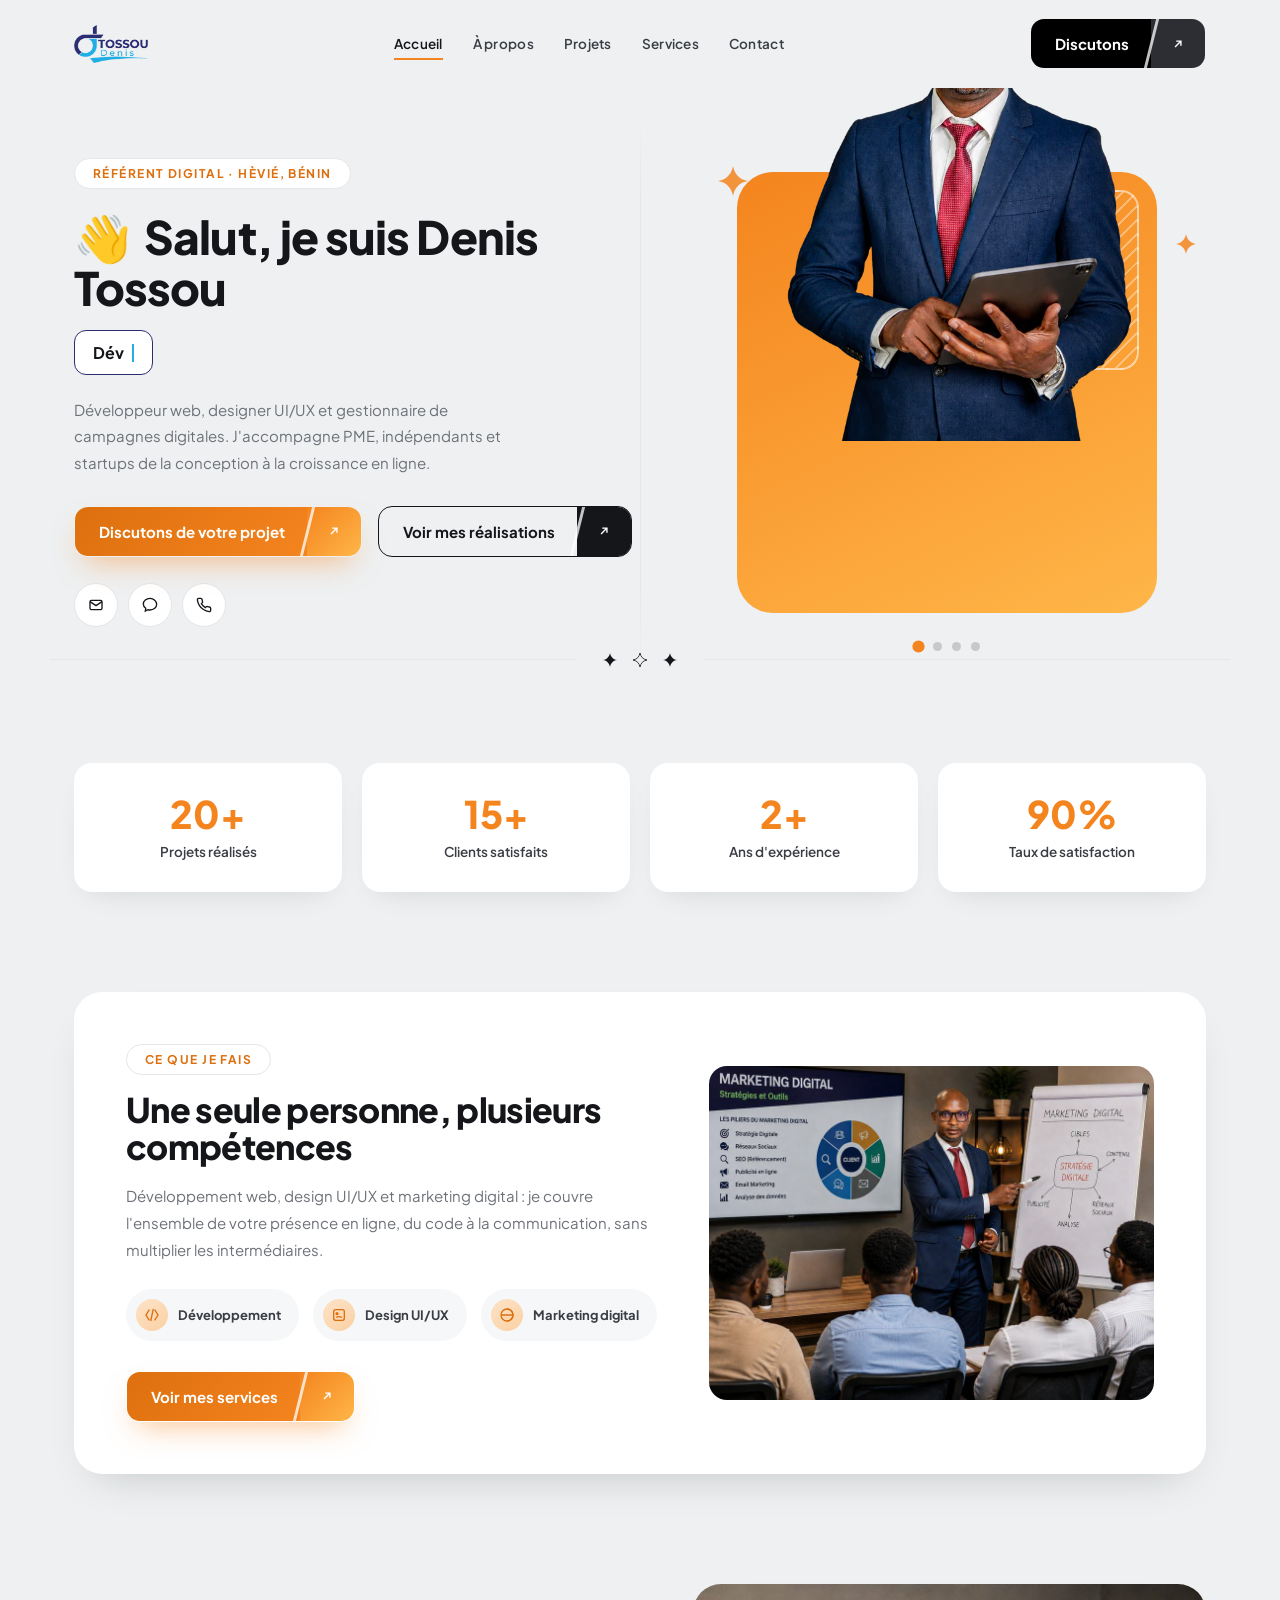
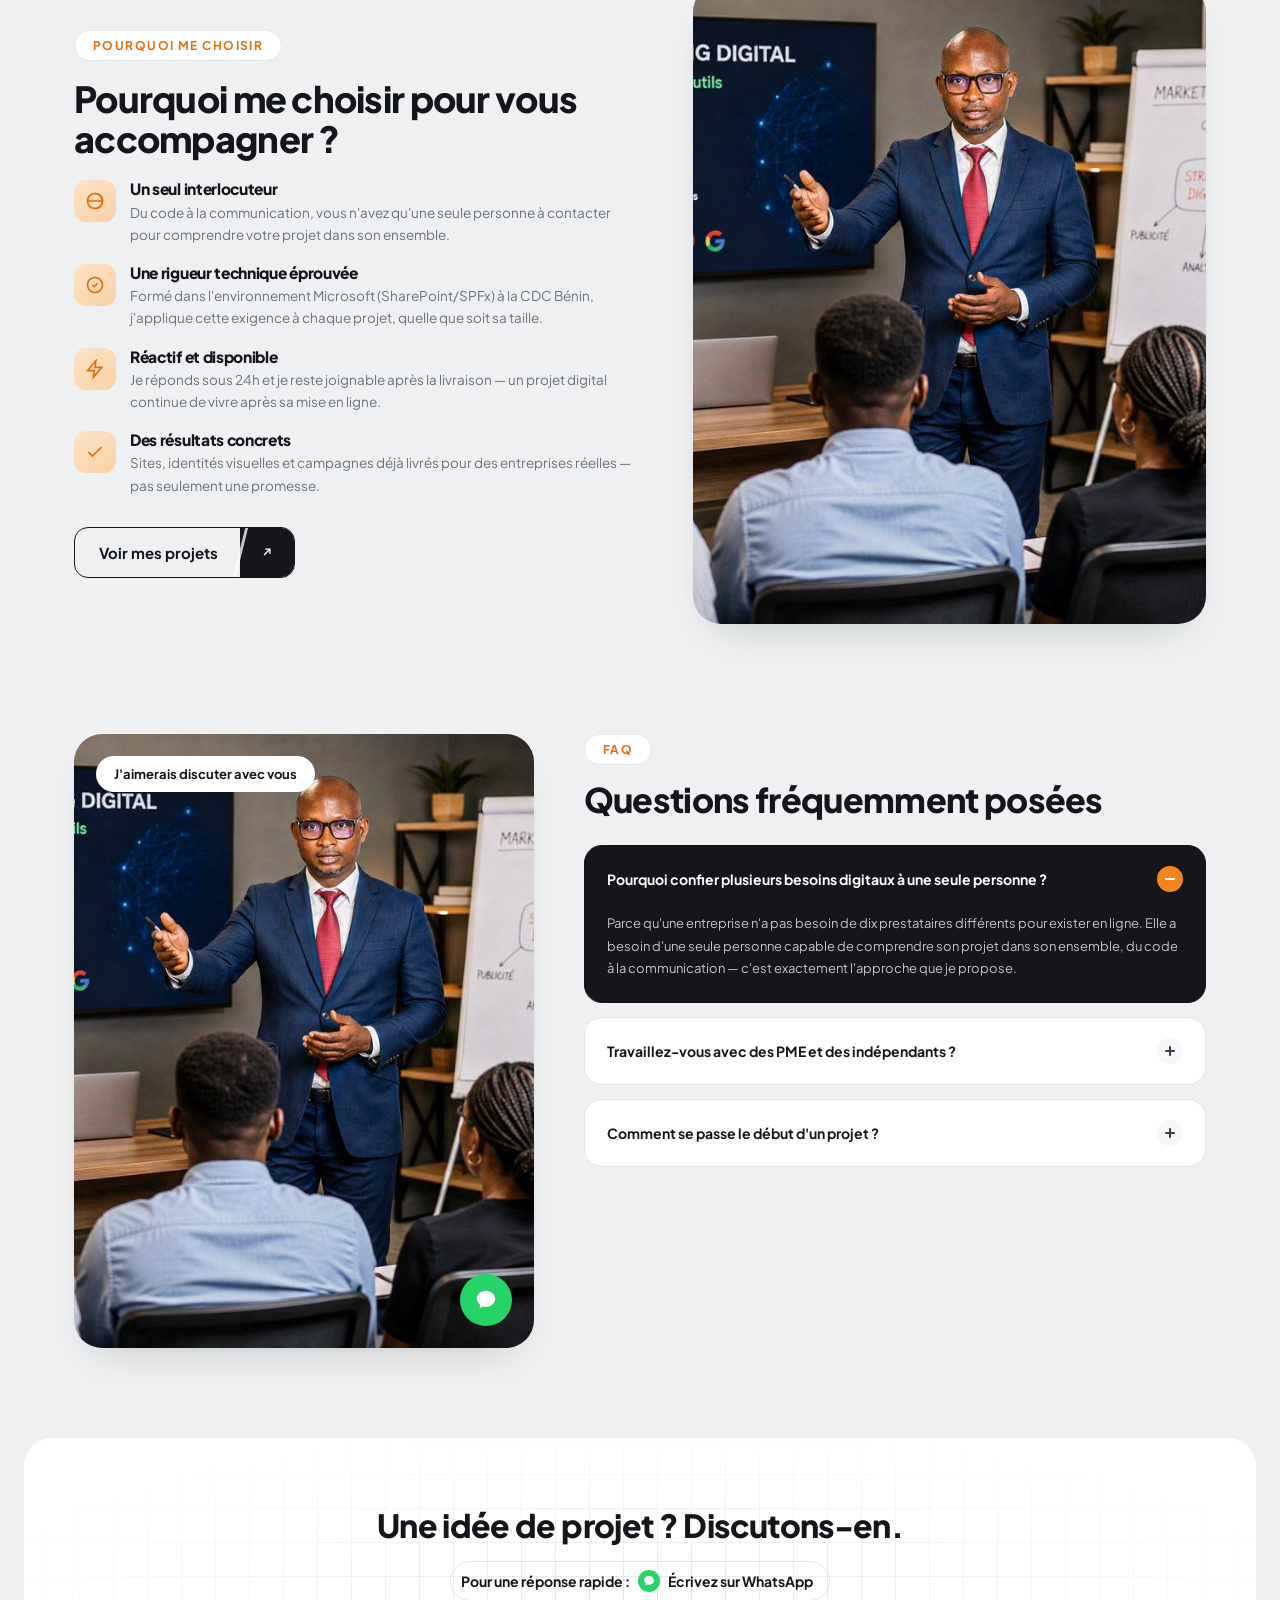
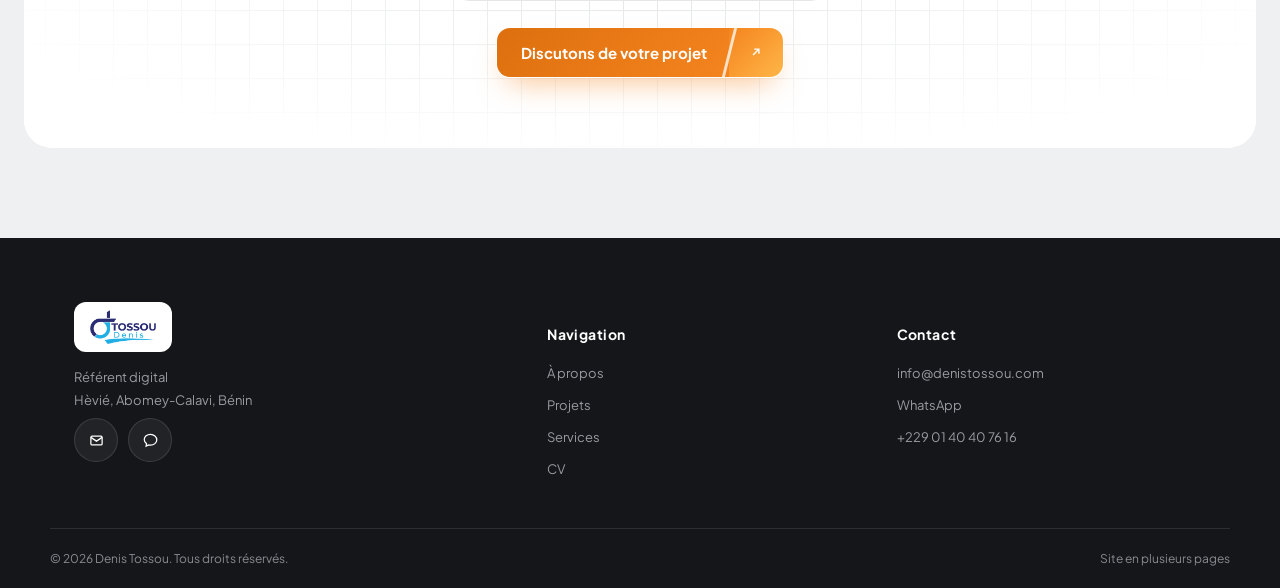
==== commit 8c747934: "Optimisation SEO complète du portfolio" ====
--- a/index.html
+++ b/index.html
@@ -1,246 +1,237 @@
 <!DOCTYPE html>
+
 <html lang="fr">
 <head>
-<meta charset="UTF-8">
-<meta name="viewport" content="width=device-width, initial-scale=1.0">
-<title>Denis Tossou — Référent digital</title>
-<meta name="description" content="Développeur web, designer UI/UX et gestionnaire de campagnes digitales à Hèvié, Bénin. J'accompagne PME, indépendants et startups de la conception à la croissance en ligne.">
-<link rel="preconnect" href="https://fonts.googleapis.com">
-<link href="https://fonts.googleapis.com/css2?family=Plus+Jakarta+Sans:ital,wght@0,400;0,500;0,600;0,700;0,800;1,400&display=swap" rel="stylesheet">
-<link rel="stylesheet" href="css/style.css">
-</head>
+<meta charset="utf-8"/>
+<meta content="width=device-width, initial-scale=1.0" name="viewport"/>
+<title>Denis Tossou | Référent digital, Web &amp; Marketing au Bénin</title>
+<meta content="Référent digital au Bénin, Denis Tossou accompagne PME, indépendants et startups en développement web, design graphique, UI/UX et marketing digital." name="description"/>
+<link href="https://fonts.googleapis.com" rel="preconnect"/>
+<link href="https://fonts.googleapis.com/css2?family=Plus+Jakarta+Sans:ital,wght@0,400;0,500;0,600;0,700;0,800;1,400&amp;display=swap" rel="stylesheet"/>
+<link href="css/style.css" rel="stylesheet"/>
+<meta content="Denis Tossou" name="author"/><meta content="index, follow, max-image-preview:large, max-snippet:-1, max-video-preview:-1" name="robots"/><meta content="#ffffff" name="theme-color"/><meta content="strict-origin-when-cross-origin" name="referrer"/><link href="https://denistossou.com/" rel="canonical"/><link href="assets/img/favicon.png" rel="icon" type="image/png"/><link href="assets/img/apple-touch-icon.png" rel="apple-touch-icon"/><meta content="fr_FR" property="og:locale"/><meta content="website" property="og:type"/><meta content="Denis Tossou" property="og:site_name"/><meta content="Denis Tossou | Référent digital, Web &amp; Marketing au Bénin" property="og:title"/><meta content="Référent digital au Bénin, Denis Tossou accompagne PME, indépendants et startups en développement web, design graphique, UI/UX et marketing digital." property="og:description"/><meta content="https://denistossou.com/" property="og:url"/><meta content="https://denistossou.com/assets/img/og-image.jpg" property="og:image"/><meta content="1200" property="og:image:width"/><meta content="630" property="og:image:height"/><meta content="image/jpeg" property="og:image:type"/><meta content="Denis Tossou — Référent digital au Bénin" property="og:image:alt"/><meta content="summary_large_image" name="twitter:card"/><meta content="Denis Tossou | Référent digital, Web &amp; Marketing au Bénin" name="twitter:title"/><meta content="Référent digital au Bénin, Denis Tossou accompagne PME, indépendants et startups en développement web, design graphique, UI/UX et marketing digital." name="twitter:description"/><meta content="https://denistossou.com/assets/img/og-image.jpg" name="twitter:image"/><meta content="Denis Tossou — Référent digital au Bénin" name="twitter:image:alt"/><script type="application/ld+json">{"@context":"https://schema.org","@graph":[{"@type":"Person","@id":"https://denistossou.com/#person","name":"Denis Tossou","url":"https://denistossou.com/","jobTitle":"Référent digital","description":"Référent digital au Bénin spécialisé en développement web, design graphique, UI/UX et marketing digital.","image":"https://denistossou.com/assets/img/denis-hero.webp","address":{"@type":"PostalAddress","addressLocality":"Hèvié","addressCountry":"BJ"},"knowsAbout":["Développement web","Design graphique","UI/UX design","Marketing digital","Community management","WordPress","SharePoint","SPFx"]},{"@type":"WebSite","@id":"https://denistossou.com/#website","url":"https://denistossou.com/","name":"Denis Tossou — Référent digital","inLanguage":"fr-FR","publisher":{"@id":"https://denistossou.com/#person"}}]}</script></head>
 <body>
-
 <header class="site-header" id="siteHeader">
-  <div class="container header-inner">
-    <a href="index.html" class="logo"><img src="assets/img/logo.png" alt="Denis Tossou" class="logo-img"></a>
-    <nav class="main-nav">
-      <a href="index.html" class="active">Accueil</a>
-      <a href="a-propos.html">À propos</a>
-      <a href="projets.html">Projets</a>
-      <a href="services.html">Services</a>
-      <a href="contact.html">Contact</a>
-    </nav>
-    <div class="header-cta">
-      <a href="contact.html" class="btn btn-dark">
-        <span class="btn-label">Discutons</span>
-        <span class="btn-arrow"><svg width="14" height="14" viewBox="0 0 24 24" fill="none" stroke="currentColor" stroke-width="2.4"><path d="M7 17 17 7M9 7h8v8"/></svg></span>
-      </a>
-      <button class="burger" id="burgerBtn" aria-label="Ouvrir le menu" aria-expanded="false"><span></span><span></span><span></span></button>
-    </div>
-  </div>
-  <div class="mobile-nav">
-    <a href="index.html">Accueil</a>
-    <a href="a-propos.html">À propos</a>
-    <a href="projets.html">Projets</a>
-    <a href="services.html">Services</a>
-    <a href="contact.html">Contact</a>
-  </div>
+<div class="container header-inner">
+<a class="logo" href="/"><img alt="Denis Tossou" class="logo-img" decoding="async" height="125" src="assets/img/logo.png" width="242"/></a>
+<nav class="main-nav">
+<a class="active" href="/">Accueil</a>
+<a href="/a-propos">À propos</a>
+<a href="/projets">Projets</a>
+<a href="/services">Services</a>
+<a href="/contact">Contact</a>
+</nav>
+<div class="header-cta">
+<a class="btn btn-dark" href="/contact">
+<span class="btn-label">Discutons</span>
+<span class="btn-arrow"><svg fill="none" height="14" stroke="currentColor" stroke-width="2.4" viewbox="0 0 24 24" width="14"><path d="M7 17 17 7M9 7h8v8"></path></svg></span>
+</a>
+<button aria-expanded="false" aria-label="Ouvrir le menu" class="burger" id="burgerBtn"><span></span><span></span><span></span></button>
+</div>
+</div>
+<div class="mobile-nav">
+<a href="/">Accueil</a>
+<a href="/a-propos">À propos</a>
+<a href="/projets">Projets</a>
+<a href="/services">Services</a>
+<a href="/contact">Contact</a>
+</div>
 </header>
-
 <section class="hero" id="accueil">
-  <div class="container hero-grid">
-    <div class="hero-copy reveal in">
-      <span class="eyebrow">Référent digital · Hèvié, Bénin</span>
-      <h1><span class="wave">👋</span>&nbsp; Salut, je suis Denis Tossou</h1>
-      <div class="role-box"><span id="typedRole">Développeur web</span><span class="cursor"></span></div>
-      <p class="lead">Développeur web, designer UI/UX et gestionnaire de campagnes digitales. J'accompagne PME, indépendants et startups de la conception à la croissance en ligne.</p>
-      <div class="hero-actions">
-        <a href="contact.html" class="btn btn-primary">
-          <span class="btn-label">Discutons de votre projet</span>
-          <span class="btn-arrow"><svg width="14" height="14" viewBox="0 0 24 24" fill="none" stroke="currentColor" stroke-width="2.4"><path d="M7 17 17 7M9 7h8v8"/></svg></span>
-        </a>
-        <a href="projets.html" class="btn btn-outline">
-          <span class="btn-label">Voir mes réalisations</span>
-          <span class="btn-arrow"><svg width="14" height="14" viewBox="0 0 24 24" fill="none" stroke="currentColor" stroke-width="2.4"><path d="M7 17 17 7M9 7h8v8"/></svg></span>
-        </a>
-      </div>
-      <div class="social-row">
-        <a href="mailto:info@denistossou.com" class="icon-chip" aria-label="Email"><svg width="16" height="16" viewBox="0 0 24 24" fill="none" stroke="currentColor" stroke-width="2"><rect x="3" y="5" width="18" height="14" rx="2"/><path d="m3 7 9 6 9-6"/></svg></a>
-        <a href="https://wa.me/2290166659250" class="icon-chip" aria-label="WhatsApp" target="_blank" rel="noopener"><svg width="16" height="16" viewBox="0 0 24 24" fill="none" stroke="currentColor" stroke-width="2"><path d="M12 2C6.5 2 2 5.8 2 10.5c0 2.6 1.4 4.9 3.6 6.5L5 21l4.1-1.9c.9.2 1.9.4 2.9.4 5.5 0 10-3.8 10-8.5S17.5 2 12 2Z"/></svg></a>
-        <a href="tel:+2290140407616" class="icon-chip" aria-label="Appeler"><svg width="16" height="16" viewBox="0 0 24 24" fill="none" stroke="currentColor" stroke-width="2"><path d="M22 16.9v3a2 2 0 0 1-2.2 2 19.8 19.8 0 0 1-8.6-3.1 19.5 19.5 0 0 1-6-6A19.8 19.8 0 0 1 2.1 4.2 2 2 0 0 1 4.1 2h3a2 2 0 0 1 2 1.7c.1 1 .3 2 .7 2.9a2 2 0 0 1-.4 2.1L8.1 9.9a16 16 0 0 0 6 6l1.2-1.2a2 2 0 0 1 2.1-.4c.9.4 1.9.6 2.9.7a2 2 0 0 1 1.7 2Z"/></svg></a>
-      </div>
-    </div>
-    <div class="hero-visual reveal reveal-delay-1 in">
-      <div class="spark s1 float"><svg width="30" height="30" viewBox="0 0 24 24" fill="currentColor"><path d="M12 0c1 6 5 11 12 12-7 1-11 6-12 12-1-6-5-11-12-12C7 11 11 6 12 0Z"/></svg></div>
-      <div class="hero-blob">
-        <div class="hero-blob-panel"></div>
-        <div class="hero-carousel">
-          <div class="hero-slide cutout active">
-            <img src="assets/img/denis-hero.webp" alt="Denis Tossou, référent digital, avec sa tablette">
-          </div>
-          <div class="hero-slide framed">
-            <img src="assets/img/denis-about-2.jpg" alt="Denis Tossou à son poste de travail">
-          </div>
-          <div class="hero-slide cutout">
-            <img src="assets/img/denis-contact.webp" alt="Denis Tossou avec sa tablette">
-          </div>
-          <div class="hero-slide code-slide">
-            <div class="code-window">
-              <div class="code-topbar"><span class="code-dot r"></span><span class="code-dot y"></span><span class="code-dot g"></span></div>
-              <div class="code-body" id="codeBody"></div>
-            </div>
-          </div>
-        </div>
-        <div class="hero-dots">
-          <button class="active" aria-label="Photo 1"></button>
-          <button aria-label="Photo 2"></button>
-          <button aria-label="Photo 3"></button>
-          <button aria-label="Code"></button>
-        </div>
-      </div>
-      <div class="spark s2"><svg width="20" height="20" viewBox="0 0 24 24" fill="currentColor"><path d="M12 0c1 6 5 11 12 12-7 1-11 6-12 12-1-6-5-11-12-12C7 11 11 6 12 0Z"/></svg></div>
-    </div>
-  </div>
-  <div class="container divider-strip">
-    <div class="dots">
-      <svg width="14" height="14" viewBox="0 0 24 24" fill="var(--ink)"><path d="M12 0c1 6 5 11 12 12-7 1-11 6-12 12-1-6-5-11-12-12C7 11 11 6 12 0Z"/></svg>
-      <svg width="14" height="14" viewBox="0 0 24 24" fill="none" stroke="var(--ink)" stroke-width="1.4"><path d="M12 0c1 6 5 11 12 12-7 1-11 6-12 12-1-6-5-11-12-12C7 11 11 6 12 0Z"/></svg>
-      <svg width="14" height="14" viewBox="0 0 24 24" fill="var(--ink)"><path d="M12 0c1 6 5 11 12 12-7 1-11 6-12 12-1-6-5-11-12-12C7 11 11 6 12 0Z"/></svg>
-    </div>
-  </div>
-</section>
-
+<div class="container hero-grid">
+<div class="hero-copy reveal in">
+<span class="eyebrow">Référent digital · Hèvié, Bénin</span>
+<h1><span class="wave">👋</span>  Salut, je suis Denis Tossou</h1>
+<div class="role-box"><span id="typedRole">Développeur web</span><span class="cursor"></span></div>
+<p class="lead">Développeur web, designer UI/UX et gestionnaire de campagnes digitales. J'accompagne PME, indépendants et startups de la conception à la croissance en ligne.</p>
+<div class="hero-actions">
+<a class="btn btn-primary" href="/contact">
+<span class="btn-label">Discutons de votre projet</span>
+<span class="btn-arrow"><svg fill="none" height="14" stroke="currentColor" stroke-width="2.4" viewbox="0 0 24 24" width="14"><path d="M7 17 17 7M9 7h8v8"></path></svg></span>
+</a>
+<a class="btn btn-outline" href="/projets">
+<span class="btn-label">Voir mes réalisations</span>
+<span class="btn-arrow"><svg fill="none" height="14" stroke="currentColor" stroke-width="2.4" viewbox="0 0 24 24" width="14"><path d="M7 17 17 7M9 7h8v8"></path></svg></span>
+</a>
+</div>
+<div class="social-row">
+<a aria-label="Email" class="icon-chip" href="mailto:info@denistossou.com"><svg fill="none" height="16" stroke="currentColor" stroke-width="2" viewbox="0 0 24 24" width="16"><rect height="14" rx="2" width="18" x="3" y="5"></rect><path d="m3 7 9 6 9-6"></path></svg></a>
+<a aria-label="WhatsApp" class="icon-chip" href="https://wa.me/2290166659250" rel="noopener" target="_blank"><svg fill="none" height="16" stroke="currentColor" stroke-width="2" viewbox="0 0 24 24" width="16"><path d="M12 2C6.5 2 2 5.8 2 10.5c0 2.6 1.4 4.9 3.6 6.5L5 21l4.1-1.9c.9.2 1.9.4 2.9.4 5.5 0 10-3.8 10-8.5S17.5 2 12 2Z"></path></svg></a>
+<a aria-label="Appeler" class="icon-chip" href="tel:+2290140407616"><svg fill="none" height="16" stroke="currentColor" stroke-width="2" viewbox="0 0 24 24" width="16"><path d="M22 16.9v3a2 2 0 0 1-2.2 2 19.8 19.8 0 0 1-8.6-3.1 19.5 19.5 0 0 1-6-6A19.8 19.8 0 0 1 2.1 4.2 2 2 0 0 1 4.1 2h3a2 2 0 0 1 2 1.7c.1 1 .3 2 .7 2.9a2 2 0 0 1-.4 2.1L8.1 9.9a16 16 0 0 0 6 6l1.2-1.2a2 2 0 0 1 2.1-.4c.9.4 1.9.6 2.9.7a2 2 0 0 1 1.7 2Z"></path></svg></a>
+</div>
+</div>
+<div class="hero-visual reveal reveal-delay-1 in">
+<div class="spark s1 float"><svg fill="currentColor" height="30" viewbox="0 0 24 24" width="30"><path d="M12 0c1 6 5 11 12 12-7 1-11 6-12 12-1-6-5-11-12-12C7 11 11 6 12 0Z"></path></svg></div>
+<div class="hero-blob">
+<div class="hero-blob-panel"></div>
+<div class="hero-carousel">
+<div class="hero-slide cutout active">
+<img alt="Denis Tossou, référent digital, avec sa tablette" decoding="async" fetchpriority="high" height="900" src="assets/img/denis-hero.webp" width="599"/>
+</div>
+<div class="hero-slide framed">
+<img alt="Denis Tossou à son poste de travail" decoding="async" loading="lazy" src="assets/img/denis-about-2.jpg"/>
+</div>
+<div class="hero-slide cutout">
+<img alt="Denis Tossou avec sa tablette" decoding="async" loading="lazy" src="assets/img/denis-contact.webp"/>
+</div>
+<div class="hero-slide code-slide">
+<div class="code-window">
+<div class="code-topbar"><span class="code-dot r"></span><span class="code-dot y"></span><span class="code-dot g"></span></div>
+<div class="code-body" id="codeBody"></div>
+</div>
+</div>
+</div>
+<div class="hero-dots">
+<button aria-label="Photo 1" class="active"></button>
+<button aria-label="Photo 2"></button>
+<button aria-label="Photo 3"></button>
+<button aria-label="Code"></button>
+</div>
+</div>
+<div class="spark s2"><svg fill="currentColor" height="20" viewbox="0 0 24 24" width="20"><path d="M12 0c1 6 5 11 12 12-7 1-11 6-12 12-1-6-5-11-12-12C7 11 11 6 12 0Z"></path></svg></div>
+</div>
+</div>
+<div class="container divider-strip">
+<div class="dots">
+<svg fill="var(--ink)" height="14" viewbox="0 0 24 24" width="14"><path d="M12 0c1 6 5 11 12 12-7 1-11 6-12 12-1-6-5-11-12-12C7 11 11 6 12 0Z"></path></svg>
+<svg fill="none" height="14" stroke="var(--ink)" stroke-width="1.4" viewbox="0 0 24 24" width="14"><path d="M12 0c1 6 5 11 12 12-7 1-11 6-12 12-1-6-5-11-12-12C7 11 11 6 12 0Z"></path></svg>
+<svg fill="var(--ink)" height="14" viewbox="0 0 24 24" width="14"><path d="M12 0c1 6 5 11 12 12-7 1-11 6-12 12-1-6-5-11-12-12C7 11 11 6 12 0Z"></path></svg>
+</div>
+</div>
+</section>
 <section class="stats">
-  <div class="container">
-    <div class="stats-row">
-      <div class="stat-block reveal in"><span class="num" data-count="20" data-suffix="+">0</span><div class="label">Projets réalisés</div></div>
-      <div class="stat-block reveal reveal-delay-1 in"><span class="num" data-count="15" data-suffix="+">0</span><div class="label">Clients satisfaits</div></div>
-      <div class="stat-block reveal reveal-delay-2 in"><span class="num" data-count="2" data-suffix="+">0</span><div class="label">Ans d'expérience</div></div>
-      <div class="stat-block reveal reveal-delay-3 in"><span class="num" data-count="90" data-suffix="%">0</span><div class="label">Taux de satisfaction</div></div>
-    </div>
-  </div>
-</section>
-
+<div class="container">
+<div class="stats-row">
+<div class="stat-block reveal in"><span class="num" data-count="20" data-suffix="+">0</span><div class="label">Projets réalisés</div></div>
+<div class="stat-block reveal reveal-delay-1 in"><span class="num" data-count="15" data-suffix="+">0</span><div class="label">Clients satisfaits</div></div>
+<div class="stat-block reveal reveal-delay-2 in"><span class="num" data-count="2" data-suffix="+">0</span><div class="label">Ans d'expérience</div></div>
+<div class="stat-block reveal reveal-delay-3 in"><span class="num" data-count="90" data-suffix="%">0</span><div class="label">Taux de satisfaction</div></div>
+</div>
+</div>
+</section>
 <section class="services-summary" id="services">
-  <div class="container">
-    <div class="summary-card reveal in">
-      <div class="summary-copy">
-        <span class="eyebrow">Ce que je fais</span>
-        <h2 style="margin-top:16px;">Une seule personne, plusieurs compétences</h2>
-        <p>Développement web, design UI/UX et marketing digital : je couvre l'ensemble de votre présence en ligne, du code à la communication, sans multiplier les intermédiaires.</p>
-        <div class="summary-badges">
-          <div class="summary-badge"><span class="ic"><svg width="16" height="16" viewBox="0 0 24 24" fill="none" stroke="var(--orange-dark)" stroke-width="2"><path d="M8 4 3 12l5 8M16 4l5 8-5 8M14 3l-4 18"/></svg></span>Développement</div>
-          <div class="summary-badge"><span class="ic"><svg width="16" height="16" viewBox="0 0 24 24" fill="none" stroke="var(--orange-dark)" stroke-width="2"><rect x="4" y="4" width="16" height="16" rx="3"/><circle cx="9" cy="10" r="1.4" fill="var(--orange-dark)"/><path d="M8 16c1.5-2 6.5-2 8 0"/></svg></span>Design UI/UX</div>
-          <div class="summary-badge"><span class="ic"><svg width="16" height="16" viewBox="0 0 24 24" fill="none" stroke="var(--orange-dark)" stroke-width="2"><circle cx="12" cy="12" r="9"/><path d="M12 3a9 9 0 0 1 0 18M3 12h18"/></svg></span>Marketing digital</div>
-        </div>
-        <a href="services.html" class="btn btn-primary">
-          <span class="btn-label">Voir mes services</span>
-          <span class="btn-arrow"><svg width="14" height="14" viewBox="0 0 24 24" fill="none" stroke="currentColor" stroke-width="2.4"><path d="M7 17 17 7M9 7h8v8"/></svg></span>
-        </a>
-      </div>
-      <div class="summary-visual"><img src="assets/img/denis-about-1.jpg" alt="Denis Tossou en atelier marketing digital"></div>
-    </div>
-  </div>
-</section>
-
+<div class="container">
+<div class="summary-card reveal in">
+<div class="summary-copy">
+<span class="eyebrow">Ce que je fais</span>
+<h2 style="margin-top:16px;">Une seule personne, plusieurs compétences</h2>
+<p>Développement web, design UI/UX et marketing digital : je couvre l'ensemble de votre présence en ligne, du code à la communication, sans multiplier les intermédiaires.</p>
+<div class="summary-badges">
+<div class="summary-badge"><span class="ic"><svg fill="none" height="16" stroke="var(--orange-dark)" stroke-width="2" viewbox="0 0 24 24" width="16"><path d="M8 4 3 12l5 8M16 4l5 8-5 8M14 3l-4 18"></path></svg></span>Développement</div>
+<div class="summary-badge"><span class="ic"><svg fill="none" height="16" stroke="var(--orange-dark)" stroke-width="2" viewbox="0 0 24 24" width="16"><rect height="16" rx="3" width="16" x="4" y="4"></rect><circle cx="9" cy="10" fill="var(--orange-dark)" r="1.4"></circle><path d="M8 16c1.5-2 6.5-2 8 0"></path></svg></span>Design UI/UX</div>
+<div class="summary-badge"><span class="ic"><svg fill="none" height="16" stroke="var(--orange-dark)" stroke-width="2" viewbox="0 0 24 24" width="16"><circle cx="12" cy="12" r="9"></circle><path d="M12 3a9 9 0 0 1 0 18M3 12h18"></path></svg></span>Marketing digital</div>
+</div>
+<a class="btn btn-primary" href="/services">
+<span class="btn-label">Voir mes services</span>
+<span class="btn-arrow"><svg fill="none" height="14" stroke="currentColor" stroke-width="2.4" viewbox="0 0 24 24" width="14"><path d="M7 17 17 7M9 7h8v8"></path></svg></span>
+</a>
+</div>
+<div class="summary-visual"><img alt="Denis Tossou en atelier marketing digital" decoding="async" loading="lazy" src="assets/img/denis-about-1.jpg"/></div>
+</div>
+</div>
+</section>
 <section class="why">
-  <div class="container why-grid">
-    <div class="why-copy reveal in">
-      <span class="eyebrow">Pourquoi me choisir</span>
-      <h2>Pourquoi me choisir pour vous accompagner ?</h2>
-      <div class="why-list">
-        <div class="why-item">
-          <span class="ic"><svg width="20" height="20" viewBox="0 0 24 24" fill="none" stroke="var(--orange-dark)" stroke-width="2"><circle cx="12" cy="12" r="9"/><path d="M12 3a9 9 0 0 1 0 18M3 12h18"/></svg></span>
-          <div><h4>Un seul interlocuteur</h4><p>Du code à la communication, vous n'avez qu'une seule personne à contacter pour comprendre votre projet dans son ensemble.</p></div>
-        </div>
-        <div class="why-item">
-          <span class="ic"><svg width="20" height="20" viewBox="0 0 24 24" fill="none" stroke="var(--orange-dark)" stroke-width="2"><path d="M9 12l2 2 4-4"/><circle cx="12" cy="12" r="9"/></svg></span>
-          <div><h4>Une rigueur technique éprouvée</h4><p>Formé dans l'environnement Microsoft (SharePoint/SPFx) à la CDC Bénin, j'applique cette exigence à chaque projet, quelle que soit sa taille.</p></div>
-        </div>
-        <div class="why-item">
-          <span class="ic"><svg width="20" height="20" viewBox="0 0 24 24" fill="none" stroke="var(--orange-dark)" stroke-width="2"><path d="M13 2 3 14h8l-1 8 10-12h-8z"/></svg></span>
-          <div><h4>Réactif et disponible</h4><p>Je réponds sous 24h et je reste joignable après la livraison — un projet digital continue de vivre après sa mise en ligne.</p></div>
-        </div>
-        <div class="why-item">
-          <span class="ic"><svg width="20" height="20" viewBox="0 0 24 24" fill="none" stroke="var(--orange-dark)" stroke-width="2"><path d="M4 12l5 5L20 6"/></svg></span>
-          <div><h4>Des résultats concrets</h4><p>Sites, identités visuelles et campagnes déjà livrés pour des entreprises réelles — pas seulement une promesse.</p></div>
-        </div>
-      </div>
-      <a href="projets.html" class="btn btn-outline">
-        <span class="btn-label">Voir mes projets</span>
-        <span class="btn-arrow"><svg width="14" height="14" viewBox="0 0 24 24" fill="none" stroke="currentColor" stroke-width="2.4"><path d="M7 17 17 7M9 7h8v8"/></svg></span>
-      </a>
-    </div>
-    <div class="why-visual reveal reveal-delay-1 in"><img src="assets/img/denis-faq.jpg" alt="Denis Tossou animant une présentation marketing digital"></div>
-  </div>
-</section>
-
+<div class="container why-grid">
+<div class="why-copy reveal in">
+<span class="eyebrow">Pourquoi me choisir</span>
+<h2>Pourquoi me choisir pour vous accompagner ?</h2>
+<div class="why-list">
+<div class="why-item">
+<span class="ic"><svg fill="none" height="20" stroke="var(--orange-dark)" stroke-width="2" viewbox="0 0 24 24" width="20"><circle cx="12" cy="12" r="9"></circle><path d="M12 3a9 9 0 0 1 0 18M3 12h18"></path></svg></span>
+<div><h4>Un seul interlocuteur</h4><p>Du code à la communication, vous n'avez qu'une seule personne à contacter pour comprendre votre projet dans son ensemble.</p></div>
+</div>
+<div class="why-item">
+<span class="ic"><svg fill="none" height="20" stroke="var(--orange-dark)" stroke-width="2" viewbox="0 0 24 24" width="20"><path d="M9 12l2 2 4-4"></path><circle cx="12" cy="12" r="9"></circle></svg></span>
+<div><h4>Une rigueur technique éprouvée</h4><p>Formé dans l'environnement Microsoft (SharePoint/SPFx) à la CDC Bénin, j'applique cette exigence à chaque projet, quelle que soit sa taille.</p></div>
+</div>
+<div class="why-item">
+<span class="ic"><svg fill="none" height="20" stroke="var(--orange-dark)" stroke-width="2" viewbox="0 0 24 24" width="20"><path d="M13 2 3 14h8l-1 8 10-12h-8z"></path></svg></span>
+<div><h4>Réactif et disponible</h4><p>Je réponds sous 24h et je reste joignable après la livraison — un projet digital continue de vivre après sa mise en ligne.</p></div>
+</div>
+<div class="why-item">
+<span class="ic"><svg fill="none" height="20" stroke="var(--orange-dark)" stroke-width="2" viewbox="0 0 24 24" width="20"><path d="M4 12l5 5L20 6"></path></svg></span>
+<div><h4>Des résultats concrets</h4><p>Sites, identités visuelles et campagnes déjà livrés pour des entreprises réelles — pas seulement une promesse.</p></div>
+</div>
+</div>
+<a class="btn btn-outline" href="/projets">
+<span class="btn-label">Voir mes projets</span>
+<span class="btn-arrow"><svg fill="none" height="14" stroke="currentColor" stroke-width="2.4" viewbox="0 0 24 24" width="14"><path d="M7 17 17 7M9 7h8v8"></path></svg></span>
+</a>
+</div>
+<div class="why-visual reveal reveal-delay-1 in"><img alt="Denis Tossou animant une présentation marketing digital" decoding="async" loading="lazy" src="assets/img/denis-faq.jpg"/></div>
+</div>
+</section>
 <section class="faq">
-  <div class="container faq-grid">
-    <div class="faq-visual reveal in">
-      <img src="assets/img/denis-faq.jpg" alt="Denis Tossou animant une présentation marketing digital">
-      <div class="chat-bubble">J'aimerais discuter avec vous</div>
-      <div class="chat-fab"><svg width="22" height="22" viewBox="0 0 24 24" fill="#fff"><path d="M12 2C6.5 2 2 5.8 2 10.5c0 2.6 1.4 4.9 3.6 6.5L5 21l4.1-1.9c.9.2 1.9.4 2.9.4 5.5 0 10-3.8 10-8.5S17.5 2 12 2Z"/></svg></div>
-    </div>
-    <div class="reveal reveal-delay-1 in">
-      <span class="eyebrow">FAQ</span>
-      <h2 style="font-size:clamp(24px,3.4vw,34px);margin:16px 0 26px;">Questions fréquemment posées</h2>
-      <div class="faq-items">
-        <div class="faq-item open">
-          <button class="faq-q">Pourquoi confier plusieurs besoins digitaux à une seule personne ?<span class="plus"></span></button>
-          <div class="faq-a" style="max-height:220px;"><p>Parce qu'une entreprise n'a pas besoin de dix prestataires différents pour exister en ligne. Elle a besoin d'une seule personne capable de comprendre son projet dans son ensemble, du code à la communication — c'est exactement l'approche que je propose.</p></div>
-        </div>
-        <div class="faq-item">
-          <button class="faq-q">Travaillez-vous avec des PME et des indépendants ?<span class="plus"></span></button>
-          <div class="faq-a"><p>Oui. Je travaille avec des PME, des indépendants et des startups qui veulent une présence digitale cohérente — pas seulement un site qui existe, mais un site qui travaille vraiment pour eux.</p></div>
-        </div>
-        <div class="faq-item">
-          <button class="faq-q">Comment se passe le début d'un projet ?<span class="plus"></span></button>
-          <div class="faq-a"><p>On commence par un échange pour comprendre votre projet, vos objectifs et vos contraintes réelles. Je vous propose ensuite une solution claire — périmètre, délais, tarif — avant de démarrer quoi que ce soit.</p></div>
-        </div>
-      </div>
-    </div>
-  </div>
-</section>
-
+<div class="container faq-grid">
+<div class="faq-visual reveal in">
+<img alt="Denis Tossou animant une présentation marketing digital" decoding="async" loading="lazy" src="assets/img/denis-faq.jpg"/>
+<div class="chat-bubble">J'aimerais discuter avec vous</div>
+<a aria-label="Discuter sur WhatsApp" class="chat-fab" href="https://wa.me/2290166659250" rel="noopener" target="_blank"><svg fill="#fff" height="22" viewbox="0 0 24 24" width="22"><path d="M12 2C6.5 2 2 5.8 2 10.5c0 2.6 1.4 4.9 3.6 6.5L5 21l4.1-1.9c.9.2 1.9.4 2.9.4 5.5 0 10-3.8 10-8.5S17.5 2 12 2Z"></path></svg></a>
+</div>
+<div class="reveal reveal-delay-1 in">
+<span class="eyebrow">FAQ</span>
+<h2 style="font-size:clamp(24px,3.4vw,34px);margin:16px 0 26px;">Questions fréquemment posées</h2>
+<div class="faq-items">
+<div class="faq-item open">
+<button class="faq-q">Pourquoi confier plusieurs besoins digitaux à une seule personne ?<span class="plus"></span></button>
+<div class="faq-a" style="max-height:220px;"><p>Parce qu'une entreprise n'a pas besoin de dix prestataires différents pour exister en ligne. Elle a besoin d'une seule personne capable de comprendre son projet dans son ensemble, du code à la communication — c'est exactement l'approche que je propose.</p></div>
+</div>
+<div class="faq-item">
+<button class="faq-q">Travaillez-vous avec des PME et des indépendants ?<span class="plus"></span></button>
+<div class="faq-a"><p>Oui. Je travaille avec des PME, des indépendants et des startups qui veulent une présence digitale cohérente — pas seulement un site qui existe, mais un site qui travaille vraiment pour eux.</p></div>
+</div>
+<div class="faq-item">
+<button class="faq-q">Comment se passe le début d'un projet ?<span class="plus"></span></button>
+<div class="faq-a"><p>On commence par un échange pour comprendre votre projet, vos objectifs et vos contraintes réelles. Je vous propose ensuite une solution claire — périmètre, délais, tarif — avant de démarrer quoi que ce soit.</p></div>
+</div>
+</div>
+</div>
+</div>
+</section>
 <section class="cta-banner reveal in">
-  <div class="inner">
-    <h2>Une idée de projet ? Discutons-en.</h2>
-    <a href="https://wa.me/2290166659250" class="chat-link" target="_blank" rel="noopener">Pour une réponse rapide : <span class="ic"><svg width="12" height="12" viewBox="0 0 24 24" fill="#fff"><path d="M12 2C6.5 2 2 5.8 2 10.5c0 2.6 1.4 4.9 3.6 6.5L5 21l4.1-1.9c.9.2 1.9.4 2.9.4 5.5 0 10-3.8 10-8.5S17.5 2 12 2Z"/></svg></span> Écrivez sur WhatsApp</a>
-    <div class="row"><a href="contact.html" class="btn btn-primary"><span class="btn-label">Discutons de votre projet</span><span class="btn-arrow"><svg width="14" height="14" viewBox="0 0 24 24" fill="none" stroke="currentColor" stroke-width="2.4"><path d="M7 17 17 7M9 7h8v8"/></svg></span></a></div>
-  </div>
-</section>
-
+<div class="inner">
+<h2>Une idée de projet ? Discutons-en.</h2>
+<a class="chat-link" href="https://wa.me/2290166659250" rel="noopener" target="_blank">Pour une réponse rapide : <span class="ic"><svg fill="#fff" height="12" viewbox="0 0 24 24" width="12"><path d="M12 2C6.5 2 2 5.8 2 10.5c0 2.6 1.4 4.9 3.6 6.5L5 21l4.1-1.9c.9.2 1.9.4 2.9.4 5.5 0 10-3.8 10-8.5S17.5 2 12 2Z"></path></svg></span> Écrivez sur WhatsApp</a>
+<div class="row"><a class="btn btn-primary" href="/contact"><span class="btn-label">Discutons de votre projet</span><span class="btn-arrow"><svg fill="none" height="14" stroke="currentColor" stroke-width="2.4" viewbox="0 0 24 24" width="14"><path d="M7 17 17 7M9 7h8v8"></path></svg></span></a></div>
+</div>
+</section>
 <footer class="site-footer">
-  <div class="container footer-grid">
-    <div class="footer-brand">
-      <a href="index.html" class="logo"><span class="logo-img-wrap"><img src="assets/img/logo.png" alt="Denis Tossou" class="logo-img"></span></a>
-      <p>Référent digital<br>Hèvié, Abomey-Calavi, Bénin</p>
-      <div class="footer-social">
-        <a href="mailto:info@denistossou.com" class="icon-chip" aria-label="Email"><svg width="15" height="15" viewBox="0 0 24 24" fill="none" stroke="currentColor" stroke-width="2"><rect x="3" y="5" width="18" height="14" rx="2"/><path d="m3 7 9 6 9-6"/></svg></a>
-        <a href="https://wa.me/2290166659250" class="icon-chip" aria-label="WhatsApp" target="_blank" rel="noopener"><svg width="15" height="15" viewBox="0 0 24 24" fill="none" stroke="currentColor" stroke-width="2"><path d="M12 2C6.5 2 2 5.8 2 10.5c0 2.6 1.4 4.9 3.6 6.5L5 21l4.1-1.9c.9.2 1.9.4 2.9.4 5.5 0 10-3.8 10-8.5S17.5 2 12 2Z"/></svg></a>
-      </div>
-    </div>
-    <div class="footer-col">
-      <h5>Navigation</h5>
-      <ul>
-        <li><a href="a-propos.html">À propos</a></li>
-        <li><a href="projets.html">Projets</a></li>
-        <li><a href="services.html">Services</a></li>
-        <li><a href="a-propos.html#cv">CV</a></li>
-      </ul>
-    </div>
-    <div class="footer-col">
-      <h5>Contact</h5>
-      <ul>
-        <li><a href="mailto:info@denistossou.com">info@denistossou.com</a></li>
-        <li><a href="https://wa.me/2290166659250" target="_blank" rel="noopener">WhatsApp</a></li>
-        <li><a href="tel:+2290140407616">+229 01 40 40 76 16</a></li>
-      </ul>
-    </div>
-  </div>
-  <div class="container footer-bottom">
-    <span>© 2026 Denis Tossou. Tous droits réservés.</span>
-    <span>Site en plusieurs pages</span>
-  </div>
+<div class="container footer-grid">
+<div class="footer-brand">
+<a class="logo" href="/"><span class="logo-img-wrap"><img alt="Denis Tossou" class="logo-img" decoding="async" height="125" src="assets/img/logo.png" width="242"/></span></a>
+<p>Référent digital<br/>Hèvié, Abomey-Calavi, Bénin</p>
+<div class="footer-social">
+<a aria-label="Email" class="icon-chip" href="mailto:info@denistossou.com"><svg fill="none" height="15" stroke="currentColor" stroke-width="2" viewbox="0 0 24 24" width="15"><rect height="14" rx="2" width="18" x="3" y="5"></rect><path d="m3 7 9 6 9-6"></path></svg></a>
+<a aria-label="WhatsApp" class="icon-chip" href="https://wa.me/2290166659250" rel="noopener" target="_blank"><svg fill="none" height="15" stroke="currentColor" stroke-width="2" viewbox="0 0 24 24" width="15"><path d="M12 2C6.5 2 2 5.8 2 10.5c0 2.6 1.4 4.9 3.6 6.5L5 21l4.1-1.9c.9.2 1.9.4 2.9.4 5.5 0 10-3.8 10-8.5S17.5 2 12 2Z"></path></svg></a>
+</div>
+</div>
+<div class="footer-col">
+<h5>Navigation</h5>
+<ul>
+<li><a href="/a-propos">À propos</a></li>
+<li><a href="/projets">Projets</a></li>
+<li><a href="/services">Services</a></li>
+<li><a href="a-propos.html#cv">CV</a></li>
+</ul>
+</div>
+<div class="footer-col">
+<h5>Contact</h5>
+<ul>
+<li><a href="mailto:info@denistossou.com">info@denistossou.com</a></li>
+<li><a href="https://wa.me/2290166659250" rel="noopener" target="_blank">WhatsApp</a></li>
+<li><a href="tel:+2290140407616">+229 01 40 40 76 16</a></li>
+</ul>
+</div>
+</div>
+<div class="container footer-bottom">
+<span>© 2026 Denis Tossou. Tous droits réservés.</span>
+<span>Site en plusieurs pages</span>
+</div>
 </footer>
-
-<a href="https://wa.me/2290166659250" class="wa-float" id="waFloat" target="_blank" rel="noopener" aria-label="Discuter sur WhatsApp">
-  <span class="wa-tooltip">Discuter sur WhatsApp</span>
-  <svg viewBox="0 0 24 24" fill="#fff"><path d="M12 2C6.5 2 2 5.8 2 10.5c0 2.6 1.4 4.9 3.6 6.5L5 21l4.1-1.9c.9.2 1.9.4 2.9.4 5.5 0 10-3.8 10-8.5S17.5 2 12 2Z"/></svg>
-</a>
-
+<a aria-label="Discuter sur WhatsApp" class="wa-float" href="https://wa.me/2290166659250" id="waFloat" rel="noopener" target="_blank">
+<span class="wa-tooltip">Discuter sur WhatsApp</span>
+<svg fill="#fff" viewbox="0 0 24 24"><path d="M12 2C6.5 2 2 5.8 2 10.5c0 2.6 1.4 4.9 3.6 6.5L5 21l4.1-1.9c.9.2 1.9.4 2.9.4 5.5 0 10-3.8 10-8.5S17.5 2 12 2Z"></path></svg>
+</a>
 <script src="js/main.js"></script>
 </body>
 </html>
--- a/css/style.css
+++ b/css/style.css
@@ -217,17 +217,19 @@
 .hero-slide.cutout img{width:88%;object-fit:contain;filter:saturate(1.05);position:relative;z-index:2;}
 .hero-slide.framed img{position:absolute;inset:0;width:100%;height:100%;object-fit:cover;border-radius:36px;}
 
-.code-slide{align-items:center;padding:26px;}
+.code-slide{align-items:stretch;padding:0;}
 .code-window{
-  width:92%;background:#1b1d23;border-radius:16px;overflow:hidden;
-  box-shadow:0 25px 50px -20px rgba(0,0,0,.5);font-family:'Courier New',monospace;
-}
-.code-window .code-topbar{display:flex;align-items:center;gap:7px;padding:12px 16px;background:#26282f;}
-.code-window .code-dot{width:10px;height:10px;border-radius:50%;}
+  position:absolute;inset:0;width:100%;height:100%;
+  background:#1b1d23;border-radius:36px;overflow:hidden;
+  display:flex;flex-direction:column;
+  font-family:'Courier New',monospace;
+}
+.code-window .code-topbar{display:flex;align-items:center;gap:7px;padding:16px 20px;background:#26282f;flex-shrink:0;}
+.code-window .code-dot{width:11px;height:11px;border-radius:50%;}
 .code-window .code-dot.r{background:#ff5f57;}
 .code-window .code-dot.y{background:#febc2e;}
 .code-window .code-dot.g{background:#28c840;}
-.code-window .code-body{padding:18px 18px 22px;font-size:12.5px;line-height:1.9;min-height:230px;color:#c9cdd4;}
+.code-window .code-body{padding:22px 24px;font-size:13.5px;line-height:2;color:#c9cdd4;flex:1;overflow:hidden;}
 .code-line{white-space:pre;}
 .code-line .tok-key{color:#ff7ab2;}
 .code-line .tok-tag{color:#7ee787;}
@@ -596,13 +598,21 @@
 .contact-form{padding:190px 48px 40px;position:relative;z-index:2;}
 .contact-lead{color:var(--muted);font-size:14px;line-height:1.7;margin-bottom:26px;max-width:420px;}
 .field{margin-bottom:16px;}
-.field input,.field textarea{
+.field-row{display:grid;grid-template-columns:1fr 1fr;gap:0 24px;}
+.field label{display:block;font-size:12.5px;font-weight:700;color:var(--ink-soft);margin-bottom:6px;}
+.field input,.field textarea,.field select{
   width:100%;border:none;border-radius:2px;padding:16px 4px;font-family:var(--ff);font-size:14px;color:var(--ink-soft);
   background:transparent;border-bottom:1px solid var(--line);transition:border-color .25s;
 }
+.field select{appearance:none;-webkit-appearance:none;cursor:pointer;
+  background-image:url("data:image/svg+xml,%3Csvg xmlns='http://www.w3.org/2000/svg' width='14' height='14' viewBox='0 0 24 24' fill='none' stroke='%236d7178' stroke-width='2.4'%3E%3Cpath d='M6 9l6 6 6-6'/%3E%3C/svg%3E");
+  background-repeat:no-repeat;background-position:right 4px center;padding-right:22px;
+}
+.field select:invalid{color:#9a9da3;}
 .field input::placeholder,.field textarea::placeholder{color:#9a9da3;}
-.field input:focus,.field textarea:focus{border-color:var(--orange);outline:none;}
+.field input:focus,.field textarea:focus,.field select:focus{border-color:var(--orange);outline:none;}
 .field textarea{resize:vertical;min-height:100px;}
+@media (max-width:600px){.field-row{grid-template-columns:1fr;}}
 .form-note{font-size:12px;color:var(--muted);margin-top:14px;}
 .contact-methods{display:flex;flex-direction:column;gap:12px;margin-top:30px;padding-top:26px;border-top:1px solid var(--line);}
 .contact-method{display:flex;align-items:center;gap:12px;font-size:13.5px;font-weight:600;color:var(--ink-soft);}
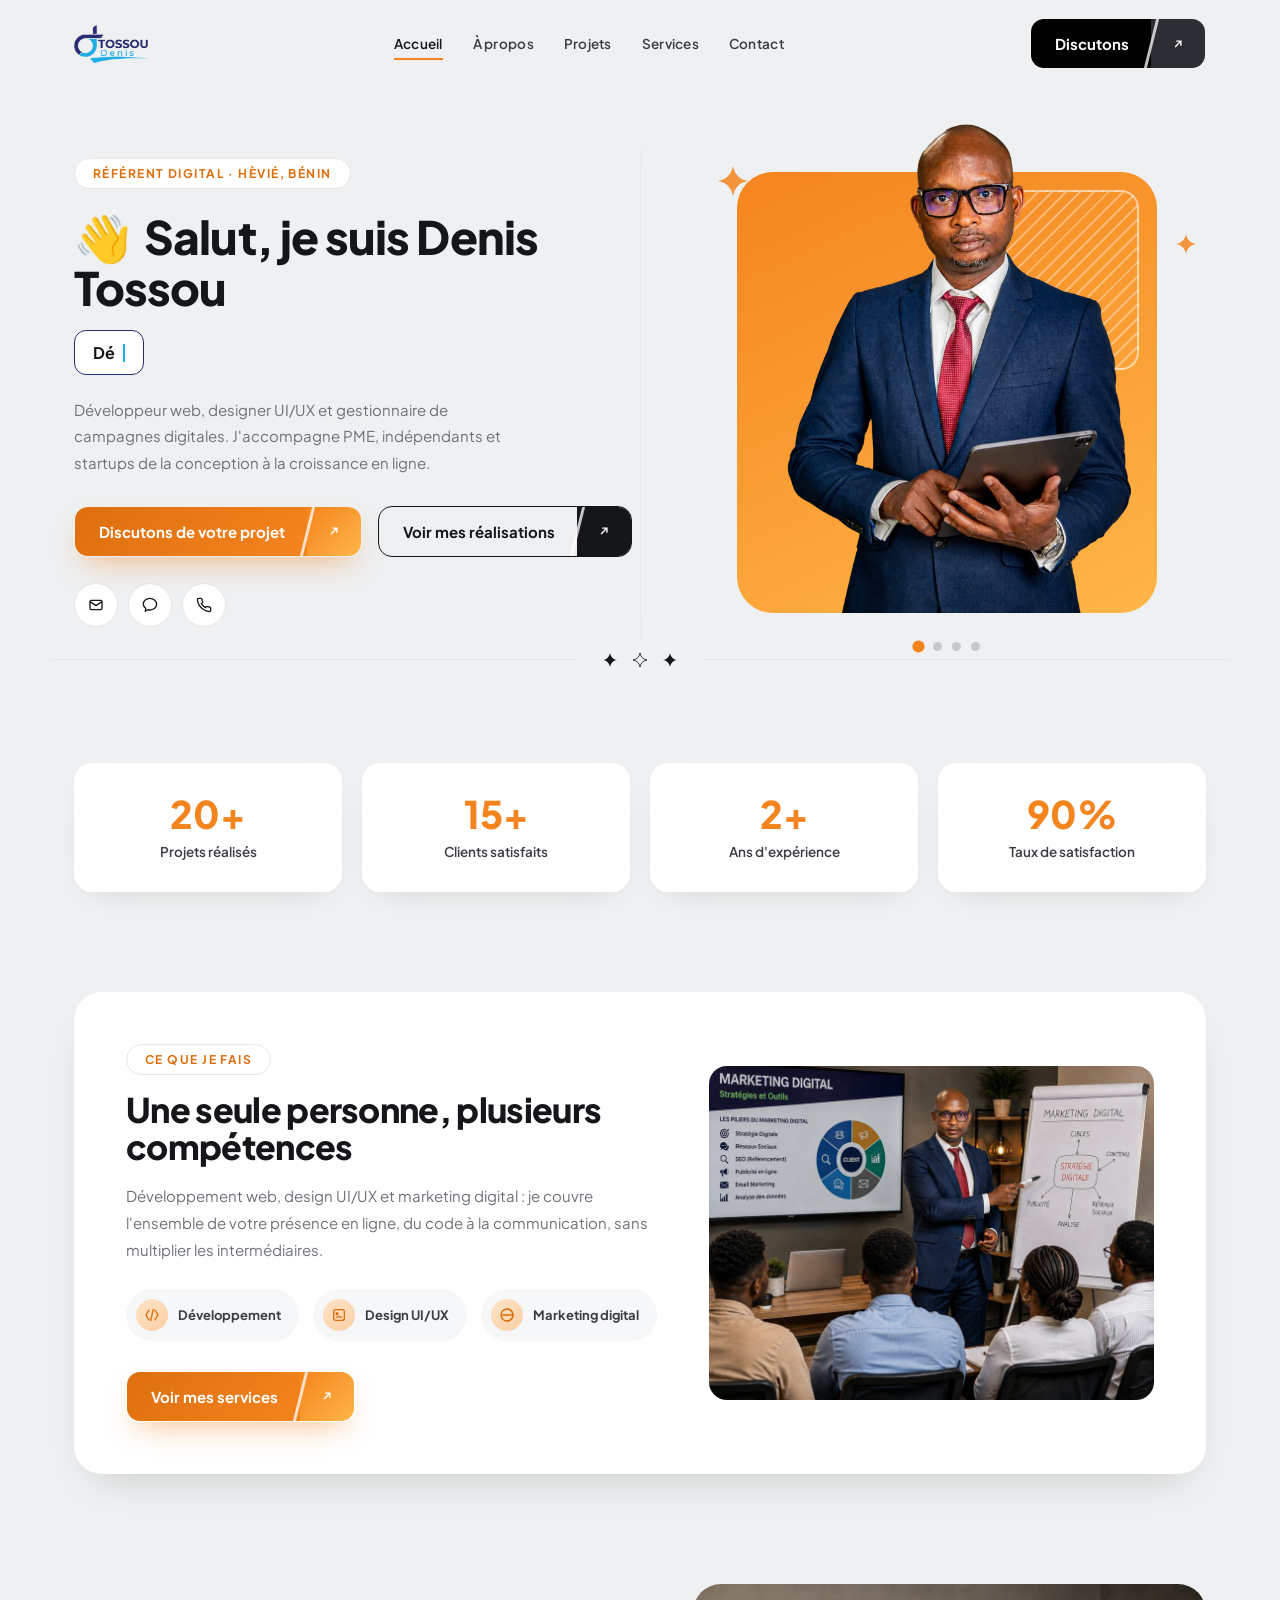
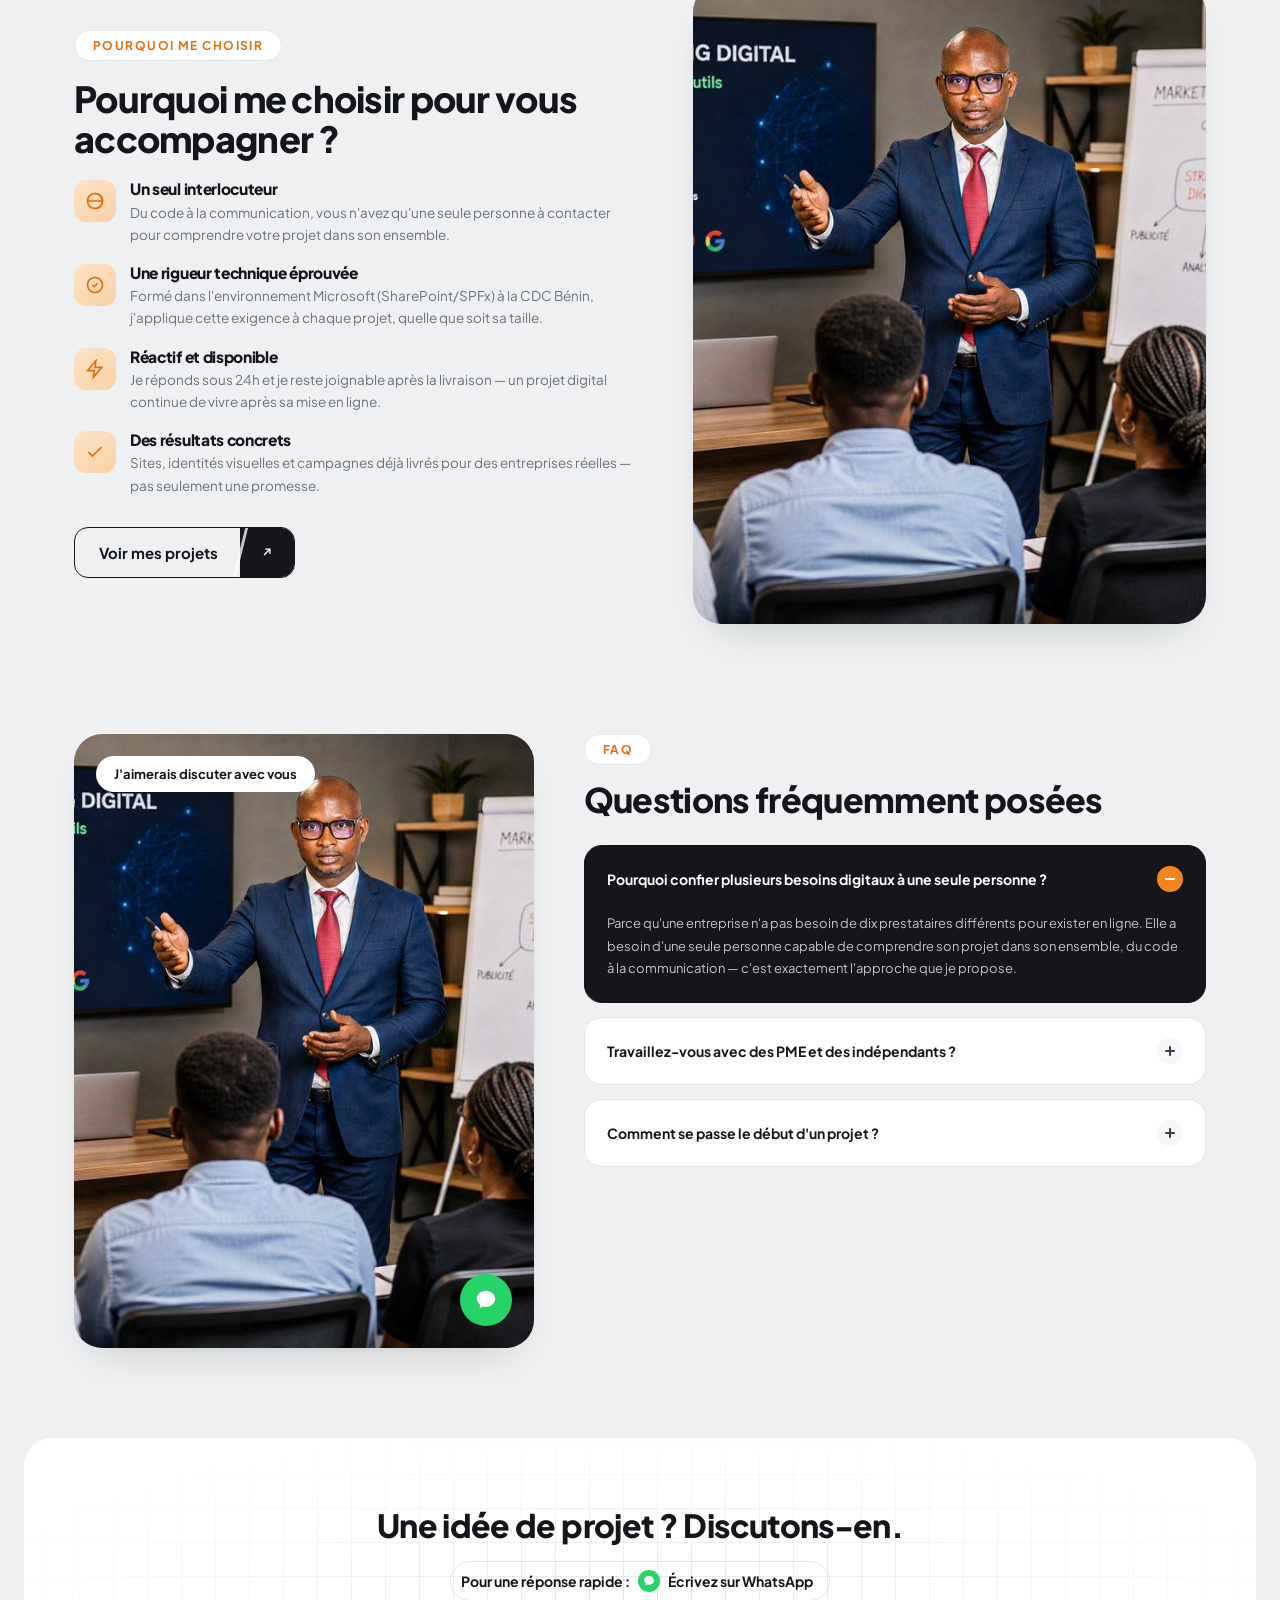
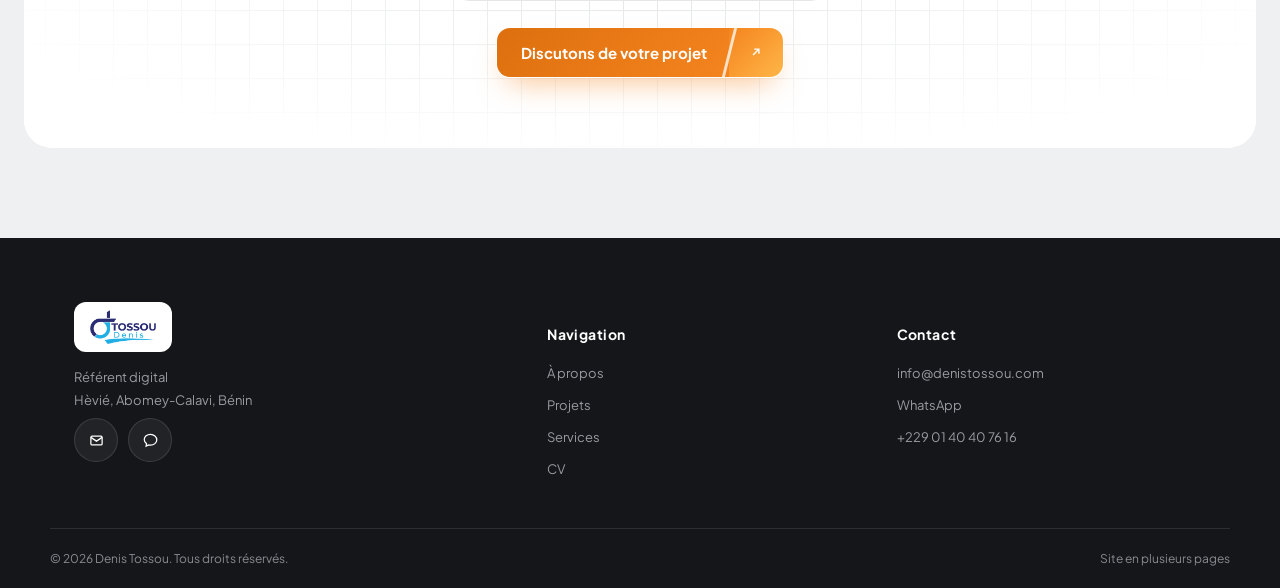
==== commit 883acc5d: "Grille projets sur 3 colonnes + nouveaux projets en tête" ====
--- a/index.html
+++ b/index.html
@@ -1,237 +1,246 @@
 <!DOCTYPE html>
-
 <html lang="fr">
 <head>
-<meta charset="utf-8"/>
-<meta content="width=device-width, initial-scale=1.0" name="viewport"/>
-<title>Denis Tossou | Référent digital, Web &amp; Marketing au Bénin</title>
-<meta content="Référent digital au Bénin, Denis Tossou accompagne PME, indépendants et startups en développement web, design graphique, UI/UX et marketing digital." name="description"/>
-<link href="https://fonts.googleapis.com" rel="preconnect"/>
-<link href="https://fonts.googleapis.com/css2?family=Plus+Jakarta+Sans:ital,wght@0,400;0,500;0,600;0,700;0,800;1,400&amp;display=swap" rel="stylesheet"/>
-<link href="css/style.css" rel="stylesheet"/>
-<meta content="Denis Tossou" name="author"/><meta content="index, follow, max-image-preview:large, max-snippet:-1, max-video-preview:-1" name="robots"/><meta content="#ffffff" name="theme-color"/><meta content="strict-origin-when-cross-origin" name="referrer"/><link href="https://denistossou.com/" rel="canonical"/><link href="assets/img/favicon.png" rel="icon" type="image/png"/><link href="assets/img/apple-touch-icon.png" rel="apple-touch-icon"/><meta content="fr_FR" property="og:locale"/><meta content="website" property="og:type"/><meta content="Denis Tossou" property="og:site_name"/><meta content="Denis Tossou | Référent digital, Web &amp; Marketing au Bénin" property="og:title"/><meta content="Référent digital au Bénin, Denis Tossou accompagne PME, indépendants et startups en développement web, design graphique, UI/UX et marketing digital." property="og:description"/><meta content="https://denistossou.com/" property="og:url"/><meta content="https://denistossou.com/assets/img/og-image.jpg" property="og:image"/><meta content="1200" property="og:image:width"/><meta content="630" property="og:image:height"/><meta content="image/jpeg" property="og:image:type"/><meta content="Denis Tossou — Référent digital au Bénin" property="og:image:alt"/><meta content="summary_large_image" name="twitter:card"/><meta content="Denis Tossou | Référent digital, Web &amp; Marketing au Bénin" name="twitter:title"/><meta content="Référent digital au Bénin, Denis Tossou accompagne PME, indépendants et startups en développement web, design graphique, UI/UX et marketing digital." name="twitter:description"/><meta content="https://denistossou.com/assets/img/og-image.jpg" name="twitter:image"/><meta content="Denis Tossou — Référent digital au Bénin" name="twitter:image:alt"/><script type="application/ld+json">{"@context":"https://schema.org","@graph":[{"@type":"Person","@id":"https://denistossou.com/#person","name":"Denis Tossou","url":"https://denistossou.com/","jobTitle":"Référent digital","description":"Référent digital au Bénin spécialisé en développement web, design graphique, UI/UX et marketing digital.","image":"https://denistossou.com/assets/img/denis-hero.webp","address":{"@type":"PostalAddress","addressLocality":"Hèvié","addressCountry":"BJ"},"knowsAbout":["Développement web","Design graphique","UI/UX design","Marketing digital","Community management","WordPress","SharePoint","SPFx"]},{"@type":"WebSite","@id":"https://denistossou.com/#website","url":"https://denistossou.com/","name":"Denis Tossou — Référent digital","inLanguage":"fr-FR","publisher":{"@id":"https://denistossou.com/#person"}}]}</script></head>
+<meta charset="UTF-8">
+<meta name="viewport" content="width=device-width, initial-scale=1.0">
+<title>Denis Tossou — Référent digital</title>
+<meta name="description" content="Développeur web, designer UI/UX et gestionnaire de campagnes digitales à Hèvié, Bénin. J'accompagne PME, indépendants et startups de la conception à la croissance en ligne.">
+<link rel="preconnect" href="https://fonts.googleapis.com">
+<link href="https://fonts.googleapis.com/css2?family=Plus+Jakarta+Sans:ital,wght@0,400;0,500;0,600;0,700;0,800;1,400&display=swap" rel="stylesheet">
+<link rel="stylesheet" href="css/style.css">
+</head>
 <body>
+
 <header class="site-header" id="siteHeader">
-<div class="container header-inner">
-<a class="logo" href="/"><img alt="Denis Tossou" class="logo-img" decoding="async" height="125" src="assets/img/logo.png" width="242"/></a>
-<nav class="main-nav">
-<a class="active" href="/">Accueil</a>
-<a href="/a-propos">À propos</a>
-<a href="/projets">Projets</a>
-<a href="/services">Services</a>
-<a href="/contact">Contact</a>
-</nav>
-<div class="header-cta">
-<a class="btn btn-dark" href="/contact">
-<span class="btn-label">Discutons</span>
-<span class="btn-arrow"><svg fill="none" height="14" stroke="currentColor" stroke-width="2.4" viewbox="0 0 24 24" width="14"><path d="M7 17 17 7M9 7h8v8"></path></svg></span>
+  <div class="container header-inner">
+    <a href="index.html" class="logo"><img src="assets/img/logo.png" alt="Denis Tossou" class="logo-img"></a>
+    <nav class="main-nav">
+      <a href="index.html" class="active">Accueil</a>
+      <a href="a-propos.html">À propos</a>
+      <a href="projets.html">Projets</a>
+      <a href="services.html">Services</a>
+      <a href="contact.html">Contact</a>
+    </nav>
+    <div class="header-cta">
+      <a href="contact.html" class="btn btn-dark">
+        <span class="btn-label">Discutons</span>
+        <span class="btn-arrow"><svg width="14" height="14" viewBox="0 0 24 24" fill="none" stroke="currentColor" stroke-width="2.4"><path d="M7 17 17 7M9 7h8v8"/></svg></span>
+      </a>
+      <button class="burger" id="burgerBtn" aria-label="Ouvrir le menu" aria-expanded="false"><span></span><span></span><span></span></button>
+    </div>
+  </div>
+  <div class="mobile-nav">
+    <a href="index.html">Accueil</a>
+    <a href="a-propos.html">À propos</a>
+    <a href="projets.html">Projets</a>
+    <a href="services.html">Services</a>
+    <a href="contact.html">Contact</a>
+  </div>
+</header>
+
+<section class="hero" id="accueil">
+  <div class="container hero-grid">
+    <div class="hero-copy reveal in">
+      <span class="eyebrow">Référent digital · Hèvié, Bénin</span>
+      <h1><span class="wave">👋</span>&nbsp; Salut, je suis Denis Tossou</h1>
+      <div class="role-box"><span id="typedRole">Développeur web</span><span class="cursor"></span></div>
+      <p class="lead">Développeur web, designer UI/UX et gestionnaire de campagnes digitales. J'accompagne PME, indépendants et startups de la conception à la croissance en ligne.</p>
+      <div class="hero-actions">
+        <a href="contact.html" class="btn btn-primary">
+          <span class="btn-label">Discutons de votre projet</span>
+          <span class="btn-arrow"><svg width="14" height="14" viewBox="0 0 24 24" fill="none" stroke="currentColor" stroke-width="2.4"><path d="M7 17 17 7M9 7h8v8"/></svg></span>
+        </a>
+        <a href="projets.html" class="btn btn-outline">
+          <span class="btn-label">Voir mes réalisations</span>
+          <span class="btn-arrow"><svg width="14" height="14" viewBox="0 0 24 24" fill="none" stroke="currentColor" stroke-width="2.4"><path d="M7 17 17 7M9 7h8v8"/></svg></span>
+        </a>
+      </div>
+      <div class="social-row">
+        <a href="mailto:info@denistossou.com" class="icon-chip" aria-label="Email"><svg width="16" height="16" viewBox="0 0 24 24" fill="none" stroke="currentColor" stroke-width="2"><rect x="3" y="5" width="18" height="14" rx="2"/><path d="m3 7 9 6 9-6"/></svg></a>
+        <a href="https://wa.me/2290166659250" class="icon-chip" aria-label="WhatsApp" target="_blank" rel="noopener"><svg width="16" height="16" viewBox="0 0 24 24" fill="none" stroke="currentColor" stroke-width="2"><path d="M12 2C6.5 2 2 5.8 2 10.5c0 2.6 1.4 4.9 3.6 6.5L5 21l4.1-1.9c.9.2 1.9.4 2.9.4 5.5 0 10-3.8 10-8.5S17.5 2 12 2Z"/></svg></a>
+        <a href="tel:+2290140407616" class="icon-chip" aria-label="Appeler"><svg width="16" height="16" viewBox="0 0 24 24" fill="none" stroke="currentColor" stroke-width="2"><path d="M22 16.9v3a2 2 0 0 1-2.2 2 19.8 19.8 0 0 1-8.6-3.1 19.5 19.5 0 0 1-6-6A19.8 19.8 0 0 1 2.1 4.2 2 2 0 0 1 4.1 2h3a2 2 0 0 1 2 1.7c.1 1 .3 2 .7 2.9a2 2 0 0 1-.4 2.1L8.1 9.9a16 16 0 0 0 6 6l1.2-1.2a2 2 0 0 1 2.1-.4c.9.4 1.9.6 2.9.7a2 2 0 0 1 1.7 2Z"/></svg></a>
+      </div>
+    </div>
+    <div class="hero-visual reveal reveal-delay-1 in">
+      <div class="spark s1 float"><svg width="30" height="30" viewBox="0 0 24 24" fill="currentColor"><path d="M12 0c1 6 5 11 12 12-7 1-11 6-12 12-1-6-5-11-12-12C7 11 11 6 12 0Z"/></svg></div>
+      <div class="hero-blob">
+        <div class="hero-blob-panel"></div>
+        <div class="hero-carousel">
+          <div class="hero-slide cutout active">
+            <img src="assets/img/denis-hero.webp" alt="Denis Tossou, référent digital, avec sa tablette">
+          </div>
+          <div class="hero-slide framed">
+            <img src="assets/img/denis-about-2.jpg" alt="Denis Tossou à son poste de travail">
+          </div>
+          <div class="hero-slide cutout">
+            <img src="assets/img/denis-contact.webp" alt="Denis Tossou avec sa tablette">
+          </div>
+          <div class="hero-slide code-slide">
+            <div class="code-window">
+              <div class="code-topbar"><span class="code-dot r"></span><span class="code-dot y"></span><span class="code-dot g"></span></div>
+              <div class="code-body" id="codeBody"></div>
+            </div>
+          </div>
+        </div>
+        <div class="hero-dots">
+          <button class="active" aria-label="Photo 1"></button>
+          <button aria-label="Photo 2"></button>
+          <button aria-label="Photo 3"></button>
+          <button aria-label="Code"></button>
+        </div>
+      </div>
+      <div class="spark s2"><svg width="20" height="20" viewBox="0 0 24 24" fill="currentColor"><path d="M12 0c1 6 5 11 12 12-7 1-11 6-12 12-1-6-5-11-12-12C7 11 11 6 12 0Z"/></svg></div>
+    </div>
+  </div>
+  <div class="container divider-strip">
+    <div class="dots">
+      <svg width="14" height="14" viewBox="0 0 24 24" fill="var(--ink)"><path d="M12 0c1 6 5 11 12 12-7 1-11 6-12 12-1-6-5-11-12-12C7 11 11 6 12 0Z"/></svg>
+      <svg width="14" height="14" viewBox="0 0 24 24" fill="none" stroke="var(--ink)" stroke-width="1.4"><path d="M12 0c1 6 5 11 12 12-7 1-11 6-12 12-1-6-5-11-12-12C7 11 11 6 12 0Z"/></svg>
+      <svg width="14" height="14" viewBox="0 0 24 24" fill="var(--ink)"><path d="M12 0c1 6 5 11 12 12-7 1-11 6-12 12-1-6-5-11-12-12C7 11 11 6 12 0Z"/></svg>
+    </div>
+  </div>
+</section>
+
+<section class="stats">
+  <div class="container">
+    <div class="stats-row">
+      <div class="stat-block reveal in"><span class="num" data-count="20" data-suffix="+">0</span><div class="label">Projets réalisés</div></div>
+      <div class="stat-block reveal reveal-delay-1 in"><span class="num" data-count="15" data-suffix="+">0</span><div class="label">Clients satisfaits</div></div>
+      <div class="stat-block reveal reveal-delay-2 in"><span class="num" data-count="2" data-suffix="+">0</span><div class="label">Ans d'expérience</div></div>
+      <div class="stat-block reveal reveal-delay-3 in"><span class="num" data-count="90" data-suffix="%">0</span><div class="label">Taux de satisfaction</div></div>
+    </div>
+  </div>
+</section>
+
+<section class="services-summary" id="services">
+  <div class="container">
+    <div class="summary-card reveal in">
+      <div class="summary-copy">
+        <span class="eyebrow">Ce que je fais</span>
+        <h2 style="margin-top:16px;">Une seule personne, plusieurs compétences</h2>
+        <p>Développement web, design UI/UX et marketing digital : je couvre l'ensemble de votre présence en ligne, du code à la communication, sans multiplier les intermédiaires.</p>
+        <div class="summary-badges">
+          <div class="summary-badge"><span class="ic"><svg width="16" height="16" viewBox="0 0 24 24" fill="none" stroke="var(--orange-dark)" stroke-width="2"><path d="M8 4 3 12l5 8M16 4l5 8-5 8M14 3l-4 18"/></svg></span>Développement</div>
+          <div class="summary-badge"><span class="ic"><svg width="16" height="16" viewBox="0 0 24 24" fill="none" stroke="var(--orange-dark)" stroke-width="2"><rect x="4" y="4" width="16" height="16" rx="3"/><circle cx="9" cy="10" r="1.4" fill="var(--orange-dark)"/><path d="M8 16c1.5-2 6.5-2 8 0"/></svg></span>Design UI/UX</div>
+          <div class="summary-badge"><span class="ic"><svg width="16" height="16" viewBox="0 0 24 24" fill="none" stroke="var(--orange-dark)" stroke-width="2"><circle cx="12" cy="12" r="9"/><path d="M12 3a9 9 0 0 1 0 18M3 12h18"/></svg></span>Marketing digital</div>
+        </div>
+        <a href="services.html" class="btn btn-primary">
+          <span class="btn-label">Voir mes services</span>
+          <span class="btn-arrow"><svg width="14" height="14" viewBox="0 0 24 24" fill="none" stroke="currentColor" stroke-width="2.4"><path d="M7 17 17 7M9 7h8v8"/></svg></span>
+        </a>
+      </div>
+      <div class="summary-visual"><img src="assets/img/denis-about-1.jpg" alt="Denis Tossou en atelier marketing digital"></div>
+    </div>
+  </div>
+</section>
+
+<section class="why">
+  <div class="container why-grid">
+    <div class="why-copy reveal in">
+      <span class="eyebrow">Pourquoi me choisir</span>
+      <h2>Pourquoi me choisir pour vous accompagner ?</h2>
+      <div class="why-list">
+        <div class="why-item">
+          <span class="ic"><svg width="20" height="20" viewBox="0 0 24 24" fill="none" stroke="var(--orange-dark)" stroke-width="2"><circle cx="12" cy="12" r="9"/><path d="M12 3a9 9 0 0 1 0 18M3 12h18"/></svg></span>
+          <div><h4>Un seul interlocuteur</h4><p>Du code à la communication, vous n'avez qu'une seule personne à contacter pour comprendre votre projet dans son ensemble.</p></div>
+        </div>
+        <div class="why-item">
+          <span class="ic"><svg width="20" height="20" viewBox="0 0 24 24" fill="none" stroke="var(--orange-dark)" stroke-width="2"><path d="M9 12l2 2 4-4"/><circle cx="12" cy="12" r="9"/></svg></span>
+          <div><h4>Une rigueur technique éprouvée</h4><p>Formé dans l'environnement Microsoft (SharePoint/SPFx) à la CDC Bénin, j'applique cette exigence à chaque projet, quelle que soit sa taille.</p></div>
+        </div>
+        <div class="why-item">
+          <span class="ic"><svg width="20" height="20" viewBox="0 0 24 24" fill="none" stroke="var(--orange-dark)" stroke-width="2"><path d="M13 2 3 14h8l-1 8 10-12h-8z"/></svg></span>
+          <div><h4>Réactif et disponible</h4><p>Je réponds sous 24h et je reste joignable après la livraison — un projet digital continue de vivre après sa mise en ligne.</p></div>
+        </div>
+        <div class="why-item">
+          <span class="ic"><svg width="20" height="20" viewBox="0 0 24 24" fill="none" stroke="var(--orange-dark)" stroke-width="2"><path d="M4 12l5 5L20 6"/></svg></span>
+          <div><h4>Des résultats concrets</h4><p>Sites, identités visuelles et campagnes déjà livrés pour des entreprises réelles — pas seulement une promesse.</p></div>
+        </div>
+      </div>
+      <a href="projets.html" class="btn btn-outline">
+        <span class="btn-label">Voir mes projets</span>
+        <span class="btn-arrow"><svg width="14" height="14" viewBox="0 0 24 24" fill="none" stroke="currentColor" stroke-width="2.4"><path d="M7 17 17 7M9 7h8v8"/></svg></span>
+      </a>
+    </div>
+    <div class="why-visual reveal reveal-delay-1 in"><img src="assets/img/denis-faq.jpg" alt="Denis Tossou animant une présentation marketing digital"></div>
+  </div>
+</section>
+
+<section class="faq">
+  <div class="container faq-grid">
+    <div class="faq-visual reveal in">
+      <img src="assets/img/denis-faq.jpg" alt="Denis Tossou animant une présentation marketing digital">
+      <div class="chat-bubble">J'aimerais discuter avec vous</div>
+      <a href="https://wa.me/2290166659250" target="_blank" rel="noopener" class="chat-fab" aria-label="Discuter sur WhatsApp"><svg width="22" height="22" viewBox="0 0 24 24" fill="#fff"><path d="M12 2C6.5 2 2 5.8 2 10.5c0 2.6 1.4 4.9 3.6 6.5L5 21l4.1-1.9c.9.2 1.9.4 2.9.4 5.5 0 10-3.8 10-8.5S17.5 2 12 2Z"/></svg></a>
+    </div>
+    <div class="reveal reveal-delay-1 in">
+      <span class="eyebrow">FAQ</span>
+      <h2 style="font-size:clamp(24px,3.4vw,34px);margin:16px 0 26px;">Questions fréquemment posées</h2>
+      <div class="faq-items">
+        <div class="faq-item open">
+          <button class="faq-q">Pourquoi confier plusieurs besoins digitaux à une seule personne ?<span class="plus"></span></button>
+          <div class="faq-a" style="max-height:220px;"><p>Parce qu'une entreprise n'a pas besoin de dix prestataires différents pour exister en ligne. Elle a besoin d'une seule personne capable de comprendre son projet dans son ensemble, du code à la communication — c'est exactement l'approche que je propose.</p></div>
+        </div>
+        <div class="faq-item">
+          <button class="faq-q">Travaillez-vous avec des PME et des indépendants ?<span class="plus"></span></button>
+          <div class="faq-a"><p>Oui. Je travaille avec des PME, des indépendants et des startups qui veulent une présence digitale cohérente — pas seulement un site qui existe, mais un site qui travaille vraiment pour eux.</p></div>
+        </div>
+        <div class="faq-item">
+          <button class="faq-q">Comment se passe le début d'un projet ?<span class="plus"></span></button>
+          <div class="faq-a"><p>On commence par un échange pour comprendre votre projet, vos objectifs et vos contraintes réelles. Je vous propose ensuite une solution claire — périmètre, délais, tarif — avant de démarrer quoi que ce soit.</p></div>
+        </div>
+      </div>
+    </div>
+  </div>
+</section>
+
+<section class="cta-banner reveal in">
+  <div class="inner">
+    <h2>Une idée de projet ? Discutons-en.</h2>
+    <a href="https://wa.me/2290166659250" class="chat-link" target="_blank" rel="noopener">Pour une réponse rapide : <span class="ic"><svg width="12" height="12" viewBox="0 0 24 24" fill="#fff"><path d="M12 2C6.5 2 2 5.8 2 10.5c0 2.6 1.4 4.9 3.6 6.5L5 21l4.1-1.9c.9.2 1.9.4 2.9.4 5.5 0 10-3.8 10-8.5S17.5 2 12 2Z"/></svg></span> Écrivez sur WhatsApp</a>
+    <div class="row"><a href="contact.html" class="btn btn-primary"><span class="btn-label">Discutons de votre projet</span><span class="btn-arrow"><svg width="14" height="14" viewBox="0 0 24 24" fill="none" stroke="currentColor" stroke-width="2.4"><path d="M7 17 17 7M9 7h8v8"/></svg></span></a></div>
+  </div>
+</section>
+
+<footer class="site-footer">
+  <div class="container footer-grid">
+    <div class="footer-brand">
+      <a href="index.html" class="logo"><span class="logo-img-wrap"><img src="assets/img/logo.png" alt="Denis Tossou" class="logo-img"></span></a>
+      <p>Référent digital<br>Hèvié, Abomey-Calavi, Bénin</p>
+      <div class="footer-social">
+        <a href="mailto:info@denistossou.com" class="icon-chip" aria-label="Email"><svg width="15" height="15" viewBox="0 0 24 24" fill="none" stroke="currentColor" stroke-width="2"><rect x="3" y="5" width="18" height="14" rx="2"/><path d="m3 7 9 6 9-6"/></svg></a>
+        <a href="https://wa.me/2290166659250" class="icon-chip" aria-label="WhatsApp" target="_blank" rel="noopener"><svg width="15" height="15" viewBox="0 0 24 24" fill="none" stroke="currentColor" stroke-width="2"><path d="M12 2C6.5 2 2 5.8 2 10.5c0 2.6 1.4 4.9 3.6 6.5L5 21l4.1-1.9c.9.2 1.9.4 2.9.4 5.5 0 10-3.8 10-8.5S17.5 2 12 2Z"/></svg></a>
+      </div>
+    </div>
+    <div class="footer-col">
+      <h5>Navigation</h5>
+      <ul>
+        <li><a href="a-propos.html">À propos</a></li>
+        <li><a href="projets.html">Projets</a></li>
+        <li><a href="services.html">Services</a></li>
+        <li><a href="a-propos.html#cv">CV</a></li>
+      </ul>
+    </div>
+    <div class="footer-col">
+      <h5>Contact</h5>
+      <ul>
+        <li><a href="mailto:info@denistossou.com">info@denistossou.com</a></li>
+        <li><a href="https://wa.me/2290166659250" target="_blank" rel="noopener">WhatsApp</a></li>
+        <li><a href="tel:+2290140407616">+229 01 40 40 76 16</a></li>
+      </ul>
+    </div>
+  </div>
+  <div class="container footer-bottom">
+    <span>© 2026 Denis Tossou. Tous droits réservés.</span>
+    <span>Site en plusieurs pages</span>
+  </div>
+</footer>
+
+<a href="https://wa.me/2290166659250" class="wa-float" id="waFloat" target="_blank" rel="noopener" aria-label="Discuter sur WhatsApp">
+  <span class="wa-tooltip">Discuter sur WhatsApp</span>
+  <svg viewBox="0 0 24 24" fill="#fff"><path d="M12 2C6.5 2 2 5.8 2 10.5c0 2.6 1.4 4.9 3.6 6.5L5 21l4.1-1.9c.9.2 1.9.4 2.9.4 5.5 0 10-3.8 10-8.5S17.5 2 12 2Z"/></svg>
 </a>
-<button aria-expanded="false" aria-label="Ouvrir le menu" class="burger" id="burgerBtn"><span></span><span></span><span></span></button>
-</div>
-</div>
-<div class="mobile-nav">
-<a href="/">Accueil</a>
-<a href="/a-propos">À propos</a>
-<a href="/projets">Projets</a>
-<a href="/services">Services</a>
-<a href="/contact">Contact</a>
-</div>
-</header>
-<section class="hero" id="accueil">
-<div class="container hero-grid">
-<div class="hero-copy reveal in">
-<span class="eyebrow">Référent digital · Hèvié, Bénin</span>
-<h1><span class="wave">👋</span>  Salut, je suis Denis Tossou</h1>
-<div class="role-box"><span id="typedRole">Développeur web</span><span class="cursor"></span></div>
-<p class="lead">Développeur web, designer UI/UX et gestionnaire de campagnes digitales. J'accompagne PME, indépendants et startups de la conception à la croissance en ligne.</p>
-<div class="hero-actions">
-<a class="btn btn-primary" href="/contact">
-<span class="btn-label">Discutons de votre projet</span>
-<span class="btn-arrow"><svg fill="none" height="14" stroke="currentColor" stroke-width="2.4" viewbox="0 0 24 24" width="14"><path d="M7 17 17 7M9 7h8v8"></path></svg></span>
-</a>
-<a class="btn btn-outline" href="/projets">
-<span class="btn-label">Voir mes réalisations</span>
-<span class="btn-arrow"><svg fill="none" height="14" stroke="currentColor" stroke-width="2.4" viewbox="0 0 24 24" width="14"><path d="M7 17 17 7M9 7h8v8"></path></svg></span>
-</a>
-</div>
-<div class="social-row">
-<a aria-label="Email" class="icon-chip" href="mailto:info@denistossou.com"><svg fill="none" height="16" stroke="currentColor" stroke-width="2" viewbox="0 0 24 24" width="16"><rect height="14" rx="2" width="18" x="3" y="5"></rect><path d="m3 7 9 6 9-6"></path></svg></a>
-<a aria-label="WhatsApp" class="icon-chip" href="https://wa.me/2290166659250" rel="noopener" target="_blank"><svg fill="none" height="16" stroke="currentColor" stroke-width="2" viewbox="0 0 24 24" width="16"><path d="M12 2C6.5 2 2 5.8 2 10.5c0 2.6 1.4 4.9 3.6 6.5L5 21l4.1-1.9c.9.2 1.9.4 2.9.4 5.5 0 10-3.8 10-8.5S17.5 2 12 2Z"></path></svg></a>
-<a aria-label="Appeler" class="icon-chip" href="tel:+2290140407616"><svg fill="none" height="16" stroke="currentColor" stroke-width="2" viewbox="0 0 24 24" width="16"><path d="M22 16.9v3a2 2 0 0 1-2.2 2 19.8 19.8 0 0 1-8.6-3.1 19.5 19.5 0 0 1-6-6A19.8 19.8 0 0 1 2.1 4.2 2 2 0 0 1 4.1 2h3a2 2 0 0 1 2 1.7c.1 1 .3 2 .7 2.9a2 2 0 0 1-.4 2.1L8.1 9.9a16 16 0 0 0 6 6l1.2-1.2a2 2 0 0 1 2.1-.4c.9.4 1.9.6 2.9.7a2 2 0 0 1 1.7 2Z"></path></svg></a>
-</div>
-</div>
-<div class="hero-visual reveal reveal-delay-1 in">
-<div class="spark s1 float"><svg fill="currentColor" height="30" viewbox="0 0 24 24" width="30"><path d="M12 0c1 6 5 11 12 12-7 1-11 6-12 12-1-6-5-11-12-12C7 11 11 6 12 0Z"></path></svg></div>
-<div class="hero-blob">
-<div class="hero-blob-panel"></div>
-<div class="hero-carousel">
-<div class="hero-slide cutout active">
-<img alt="Denis Tossou, référent digital, avec sa tablette" decoding="async" fetchpriority="high" height="900" src="assets/img/denis-hero.webp" width="599"/>
-</div>
-<div class="hero-slide framed">
-<img alt="Denis Tossou à son poste de travail" decoding="async" loading="lazy" src="assets/img/denis-about-2.jpg"/>
-</div>
-<div class="hero-slide cutout">
-<img alt="Denis Tossou avec sa tablette" decoding="async" loading="lazy" src="assets/img/denis-contact.webp"/>
-</div>
-<div class="hero-slide code-slide">
-<div class="code-window">
-<div class="code-topbar"><span class="code-dot r"></span><span class="code-dot y"></span><span class="code-dot g"></span></div>
-<div class="code-body" id="codeBody"></div>
-</div>
-</div>
-</div>
-<div class="hero-dots">
-<button aria-label="Photo 1" class="active"></button>
-<button aria-label="Photo 2"></button>
-<button aria-label="Photo 3"></button>
-<button aria-label="Code"></button>
-</div>
-</div>
-<div class="spark s2"><svg fill="currentColor" height="20" viewbox="0 0 24 24" width="20"><path d="M12 0c1 6 5 11 12 12-7 1-11 6-12 12-1-6-5-11-12-12C7 11 11 6 12 0Z"></path></svg></div>
-</div>
-</div>
-<div class="container divider-strip">
-<div class="dots">
-<svg fill="var(--ink)" height="14" viewbox="0 0 24 24" width="14"><path d="M12 0c1 6 5 11 12 12-7 1-11 6-12 12-1-6-5-11-12-12C7 11 11 6 12 0Z"></path></svg>
-<svg fill="none" height="14" stroke="var(--ink)" stroke-width="1.4" viewbox="0 0 24 24" width="14"><path d="M12 0c1 6 5 11 12 12-7 1-11 6-12 12-1-6-5-11-12-12C7 11 11 6 12 0Z"></path></svg>
-<svg fill="var(--ink)" height="14" viewbox="0 0 24 24" width="14"><path d="M12 0c1 6 5 11 12 12-7 1-11 6-12 12-1-6-5-11-12-12C7 11 11 6 12 0Z"></path></svg>
-</div>
-</div>
-</section>
-<section class="stats">
-<div class="container">
-<div class="stats-row">
-<div class="stat-block reveal in"><span class="num" data-count="20" data-suffix="+">0</span><div class="label">Projets réalisés</div></div>
-<div class="stat-block reveal reveal-delay-1 in"><span class="num" data-count="15" data-suffix="+">0</span><div class="label">Clients satisfaits</div></div>
-<div class="stat-block reveal reveal-delay-2 in"><span class="num" data-count="2" data-suffix="+">0</span><div class="label">Ans d'expérience</div></div>
-<div class="stat-block reveal reveal-delay-3 in"><span class="num" data-count="90" data-suffix="%">0</span><div class="label">Taux de satisfaction</div></div>
-</div>
-</div>
-</section>
-<section class="services-summary" id="services">
-<div class="container">
-<div class="summary-card reveal in">
-<div class="summary-copy">
-<span class="eyebrow">Ce que je fais</span>
-<h2 style="margin-top:16px;">Une seule personne, plusieurs compétences</h2>
-<p>Développement web, design UI/UX et marketing digital : je couvre l'ensemble de votre présence en ligne, du code à la communication, sans multiplier les intermédiaires.</p>
-<div class="summary-badges">
-<div class="summary-badge"><span class="ic"><svg fill="none" height="16" stroke="var(--orange-dark)" stroke-width="2" viewbox="0 0 24 24" width="16"><path d="M8 4 3 12l5 8M16 4l5 8-5 8M14 3l-4 18"></path></svg></span>Développement</div>
-<div class="summary-badge"><span class="ic"><svg fill="none" height="16" stroke="var(--orange-dark)" stroke-width="2" viewbox="0 0 24 24" width="16"><rect height="16" rx="3" width="16" x="4" y="4"></rect><circle cx="9" cy="10" fill="var(--orange-dark)" r="1.4"></circle><path d="M8 16c1.5-2 6.5-2 8 0"></path></svg></span>Design UI/UX</div>
-<div class="summary-badge"><span class="ic"><svg fill="none" height="16" stroke="var(--orange-dark)" stroke-width="2" viewbox="0 0 24 24" width="16"><circle cx="12" cy="12" r="9"></circle><path d="M12 3a9 9 0 0 1 0 18M3 12h18"></path></svg></span>Marketing digital</div>
-</div>
-<a class="btn btn-primary" href="/services">
-<span class="btn-label">Voir mes services</span>
-<span class="btn-arrow"><svg fill="none" height="14" stroke="currentColor" stroke-width="2.4" viewbox="0 0 24 24" width="14"><path d="M7 17 17 7M9 7h8v8"></path></svg></span>
-</a>
-</div>
-<div class="summary-visual"><img alt="Denis Tossou en atelier marketing digital" decoding="async" loading="lazy" src="assets/img/denis-about-1.jpg"/></div>
-</div>
-</div>
-</section>
-<section class="why">
-<div class="container why-grid">
-<div class="why-copy reveal in">
-<span class="eyebrow">Pourquoi me choisir</span>
-<h2>Pourquoi me choisir pour vous accompagner ?</h2>
-<div class="why-list">
-<div class="why-item">
-<span class="ic"><svg fill="none" height="20" stroke="var(--orange-dark)" stroke-width="2" viewbox="0 0 24 24" width="20"><circle cx="12" cy="12" r="9"></circle><path d="M12 3a9 9 0 0 1 0 18M3 12h18"></path></svg></span>
-<div><h4>Un seul interlocuteur</h4><p>Du code à la communication, vous n'avez qu'une seule personne à contacter pour comprendre votre projet dans son ensemble.</p></div>
-</div>
-<div class="why-item">
-<span class="ic"><svg fill="none" height="20" stroke="var(--orange-dark)" stroke-width="2" viewbox="0 0 24 24" width="20"><path d="M9 12l2 2 4-4"></path><circle cx="12" cy="12" r="9"></circle></svg></span>
-<div><h4>Une rigueur technique éprouvée</h4><p>Formé dans l'environnement Microsoft (SharePoint/SPFx) à la CDC Bénin, j'applique cette exigence à chaque projet, quelle que soit sa taille.</p></div>
-</div>
-<div class="why-item">
-<span class="ic"><svg fill="none" height="20" stroke="var(--orange-dark)" stroke-width="2" viewbox="0 0 24 24" width="20"><path d="M13 2 3 14h8l-1 8 10-12h-8z"></path></svg></span>
-<div><h4>Réactif et disponible</h4><p>Je réponds sous 24h et je reste joignable après la livraison — un projet digital continue de vivre après sa mise en ligne.</p></div>
-</div>
-<div class="why-item">
-<span class="ic"><svg fill="none" height="20" stroke="var(--orange-dark)" stroke-width="2" viewbox="0 0 24 24" width="20"><path d="M4 12l5 5L20 6"></path></svg></span>
-<div><h4>Des résultats concrets</h4><p>Sites, identités visuelles et campagnes déjà livrés pour des entreprises réelles — pas seulement une promesse.</p></div>
-</div>
-</div>
-<a class="btn btn-outline" href="/projets">
-<span class="btn-label">Voir mes projets</span>
-<span class="btn-arrow"><svg fill="none" height="14" stroke="currentColor" stroke-width="2.4" viewbox="0 0 24 24" width="14"><path d="M7 17 17 7M9 7h8v8"></path></svg></span>
-</a>
-</div>
-<div class="why-visual reveal reveal-delay-1 in"><img alt="Denis Tossou animant une présentation marketing digital" decoding="async" loading="lazy" src="assets/img/denis-faq.jpg"/></div>
-</div>
-</section>
-<section class="faq">
-<div class="container faq-grid">
-<div class="faq-visual reveal in">
-<img alt="Denis Tossou animant une présentation marketing digital" decoding="async" loading="lazy" src="assets/img/denis-faq.jpg"/>
-<div class="chat-bubble">J'aimerais discuter avec vous</div>
-<a aria-label="Discuter sur WhatsApp" class="chat-fab" href="https://wa.me/2290166659250" rel="noopener" target="_blank"><svg fill="#fff" height="22" viewbox="0 0 24 24" width="22"><path d="M12 2C6.5 2 2 5.8 2 10.5c0 2.6 1.4 4.9 3.6 6.5L5 21l4.1-1.9c.9.2 1.9.4 2.9.4 5.5 0 10-3.8 10-8.5S17.5 2 12 2Z"></path></svg></a>
-</div>
-<div class="reveal reveal-delay-1 in">
-<span class="eyebrow">FAQ</span>
-<h2 style="font-size:clamp(24px,3.4vw,34px);margin:16px 0 26px;">Questions fréquemment posées</h2>
-<div class="faq-items">
-<div class="faq-item open">
-<button class="faq-q">Pourquoi confier plusieurs besoins digitaux à une seule personne ?<span class="plus"></span></button>
-<div class="faq-a" style="max-height:220px;"><p>Parce qu'une entreprise n'a pas besoin de dix prestataires différents pour exister en ligne. Elle a besoin d'une seule personne capable de comprendre son projet dans son ensemble, du code à la communication — c'est exactement l'approche que je propose.</p></div>
-</div>
-<div class="faq-item">
-<button class="faq-q">Travaillez-vous avec des PME et des indépendants ?<span class="plus"></span></button>
-<div class="faq-a"><p>Oui. Je travaille avec des PME, des indépendants et des startups qui veulent une présence digitale cohérente — pas seulement un site qui existe, mais un site qui travaille vraiment pour eux.</p></div>
-</div>
-<div class="faq-item">
-<button class="faq-q">Comment se passe le début d'un projet ?<span class="plus"></span></button>
-<div class="faq-a"><p>On commence par un échange pour comprendre votre projet, vos objectifs et vos contraintes réelles. Je vous propose ensuite une solution claire — périmètre, délais, tarif — avant de démarrer quoi que ce soit.</p></div>
-</div>
-</div>
-</div>
-</div>
-</section>
-<section class="cta-banner reveal in">
-<div class="inner">
-<h2>Une idée de projet ? Discutons-en.</h2>
-<a class="chat-link" href="https://wa.me/2290166659250" rel="noopener" target="_blank">Pour une réponse rapide : <span class="ic"><svg fill="#fff" height="12" viewbox="0 0 24 24" width="12"><path d="M12 2C6.5 2 2 5.8 2 10.5c0 2.6 1.4 4.9 3.6 6.5L5 21l4.1-1.9c.9.2 1.9.4 2.9.4 5.5 0 10-3.8 10-8.5S17.5 2 12 2Z"></path></svg></span> Écrivez sur WhatsApp</a>
-<div class="row"><a class="btn btn-primary" href="/contact"><span class="btn-label">Discutons de votre projet</span><span class="btn-arrow"><svg fill="none" height="14" stroke="currentColor" stroke-width="2.4" viewbox="0 0 24 24" width="14"><path d="M7 17 17 7M9 7h8v8"></path></svg></span></a></div>
-</div>
-</section>
-<footer class="site-footer">
-<div class="container footer-grid">
-<div class="footer-brand">
-<a class="logo" href="/"><span class="logo-img-wrap"><img alt="Denis Tossou" class="logo-img" decoding="async" height="125" src="assets/img/logo.png" width="242"/></span></a>
-<p>Référent digital<br/>Hèvié, Abomey-Calavi, Bénin</p>
-<div class="footer-social">
-<a aria-label="Email" class="icon-chip" href="mailto:info@denistossou.com"><svg fill="none" height="15" stroke="currentColor" stroke-width="2" viewbox="0 0 24 24" width="15"><rect height="14" rx="2" width="18" x="3" y="5"></rect><path d="m3 7 9 6 9-6"></path></svg></a>
-<a aria-label="WhatsApp" class="icon-chip" href="https://wa.me/2290166659250" rel="noopener" target="_blank"><svg fill="none" height="15" stroke="currentColor" stroke-width="2" viewbox="0 0 24 24" width="15"><path d="M12 2C6.5 2 2 5.8 2 10.5c0 2.6 1.4 4.9 3.6 6.5L5 21l4.1-1.9c.9.2 1.9.4 2.9.4 5.5 0 10-3.8 10-8.5S17.5 2 12 2Z"></path></svg></a>
-</div>
-</div>
-<div class="footer-col">
-<h5>Navigation</h5>
-<ul>
-<li><a href="/a-propos">À propos</a></li>
-<li><a href="/projets">Projets</a></li>
-<li><a href="/services">Services</a></li>
-<li><a href="a-propos.html#cv">CV</a></li>
-</ul>
-</div>
-<div class="footer-col">
-<h5>Contact</h5>
-<ul>
-<li><a href="mailto:info@denistossou.com">info@denistossou.com</a></li>
-<li><a href="https://wa.me/2290166659250" rel="noopener" target="_blank">WhatsApp</a></li>
-<li><a href="tel:+2290140407616">+229 01 40 40 76 16</a></li>
-</ul>
-</div>
-</div>
-<div class="container footer-bottom">
-<span>© 2026 Denis Tossou. Tous droits réservés.</span>
-<span>Site en plusieurs pages</span>
-</div>
-</footer>
-<a aria-label="Discuter sur WhatsApp" class="wa-float" href="https://wa.me/2290166659250" id="waFloat" rel="noopener" target="_blank">
-<span class="wa-tooltip">Discuter sur WhatsApp</span>
-<svg fill="#fff" viewbox="0 0 24 24"><path d="M12 2C6.5 2 2 5.8 2 10.5c0 2.6 1.4 4.9 3.6 6.5L5 21l4.1-1.9c.9.2 1.9.4 2.9.4 5.5 0 10-3.8 10-8.5S17.5 2 12 2Z"></path></svg>
-</a>
+
 <script src="js/main.js"></script>
 </body>
 </html>
--- a/css/style.css
+++ b/css/style.css
@@ -451,7 +451,7 @@
 /* ========================= 13. PROJETS ========================= */
 .portfolio{padding:20px 0 90px;}
 .filter-tabs{display:flex;justify-content:center;gap:10px;flex-wrap:wrap;margin-bottom:40px;}
-.portfolio-grid{display:grid;grid-template-columns:repeat(2,1fr);gap:22px;}
+.portfolio-grid{display:grid;grid-template-columns:repeat(3,1fr);gap:22px;}
 .p-card{
   background:var(--white);border-radius:var(--radius-md);overflow:hidden;box-shadow:var(--shadow-soft);
   padding:0;transition:opacity .3s ease, transform .3s ease, box-shadow .3s ease, translate .3s ease;
@@ -503,7 +503,8 @@
   max-width:720px;margin:36px auto 0;text-align:center;font-size:13px;color:var(--muted);
   background:var(--white);border:1px solid var(--line);border-radius:var(--radius-md);padding:16px 22px;
 }
-@media (max-width:900px){.portfolio-grid{grid-template-columns:1fr;}}
+@media (max-width:1100px){.portfolio-grid{grid-template-columns:repeat(2,1fr);}}
+@media (max-width:640px){.portfolio-grid{grid-template-columns:1fr;}}
 
 /* ========================= 14. TEMOIGNAGES ========================= */
 .testimonials{padding:20px 0 90px;}
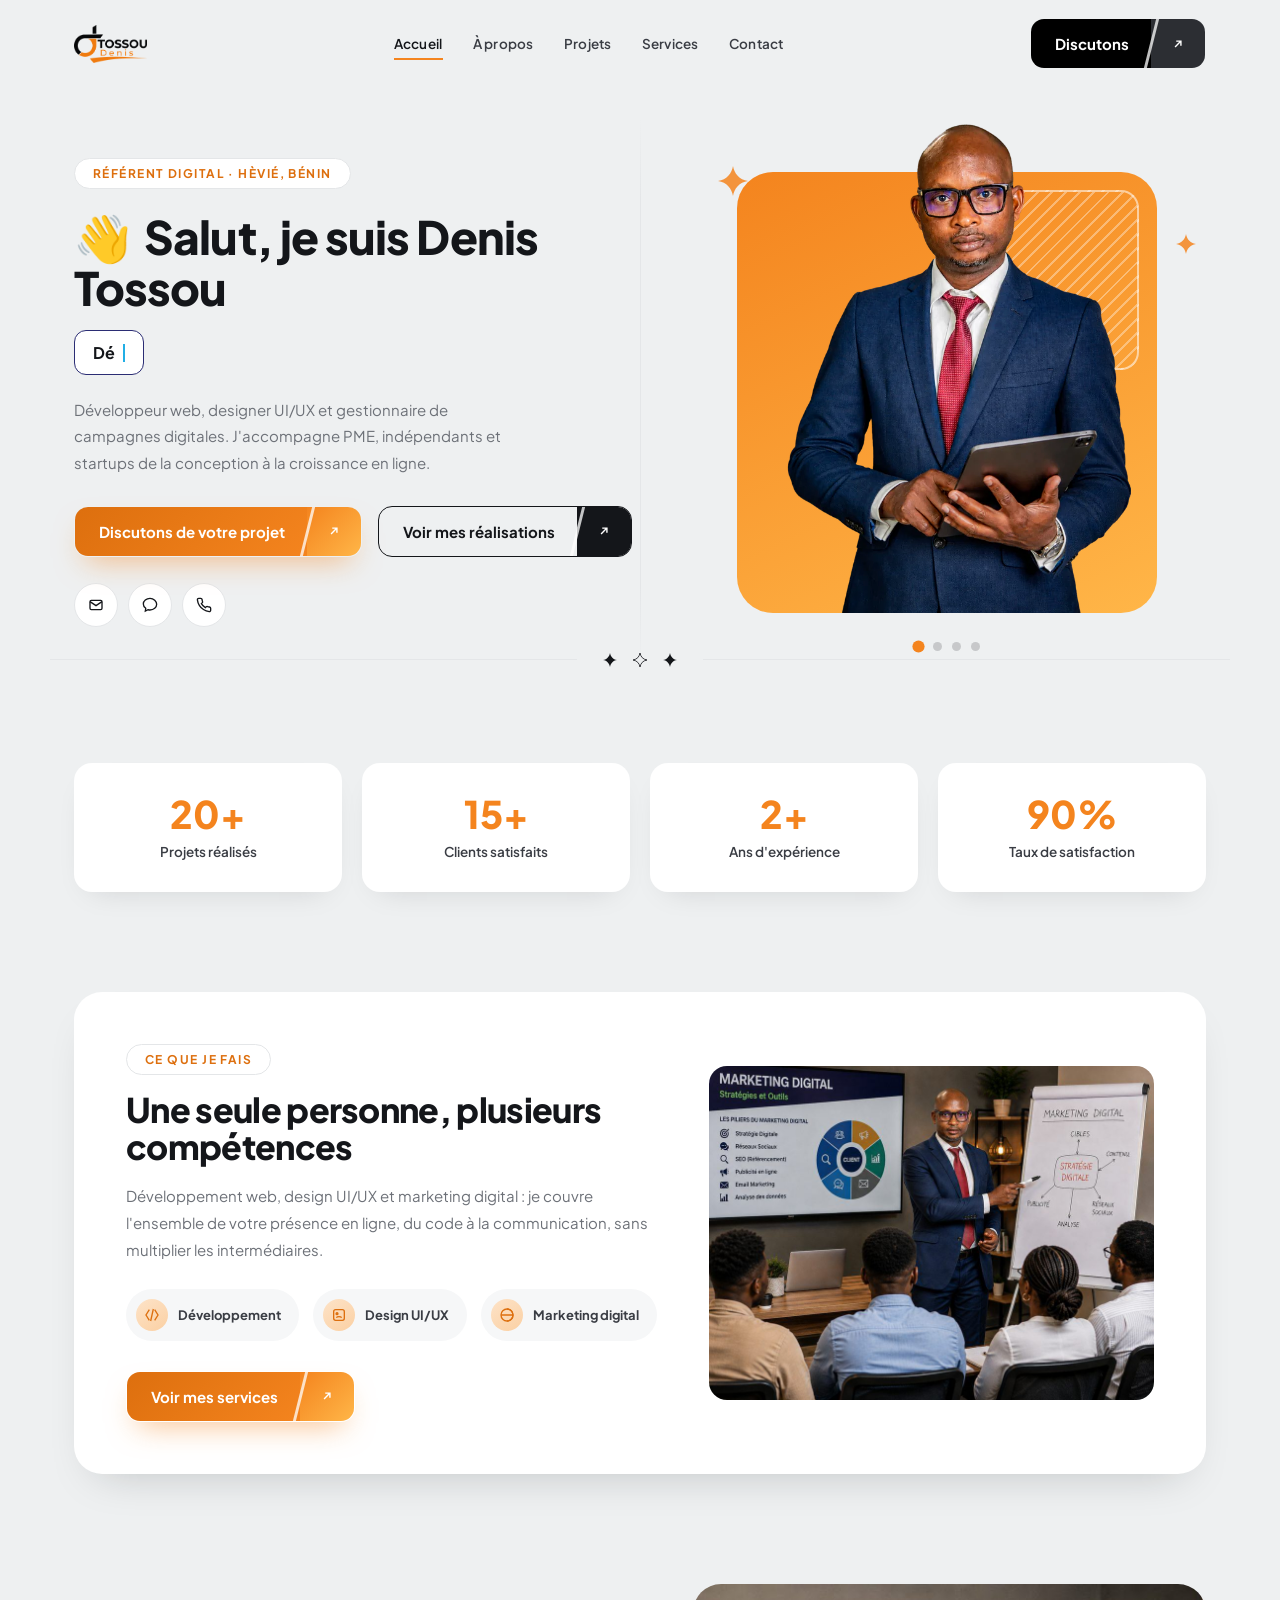
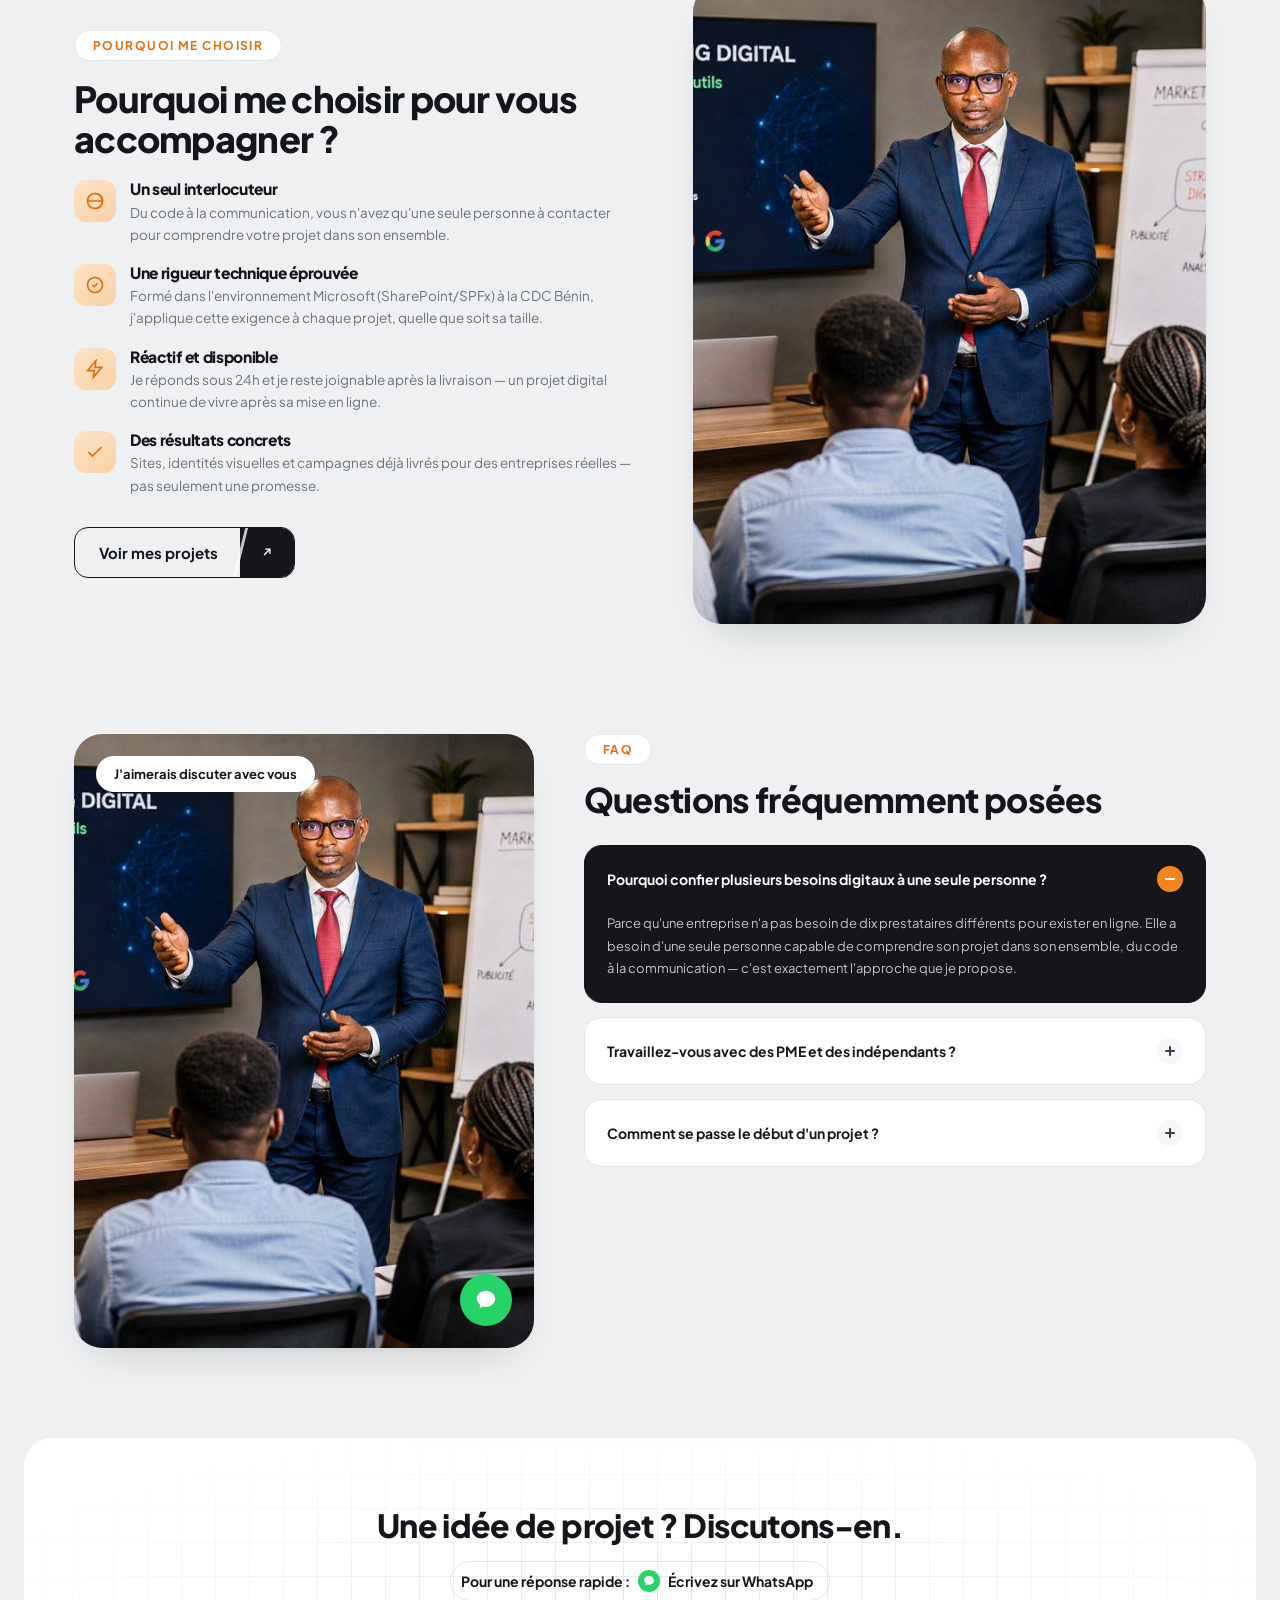
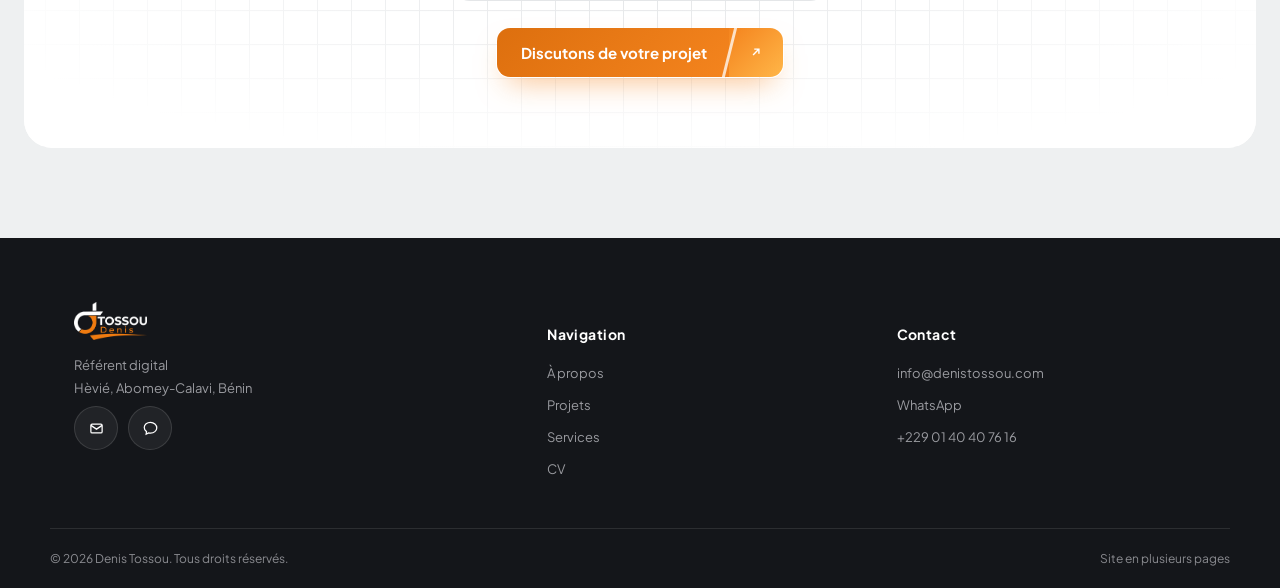
==== commit c8bee616: "modification de logo" ====
--- a/index.html
+++ b/index.html
@@ -13,7 +13,7 @@
 
 <header class="site-header" id="siteHeader">
   <div class="container header-inner">
-    <a href="index.html" class="logo"><img src="assets/img/logo.png" alt="Denis Tossou" class="logo-img"></a>
+    <a href="index.html" class="logo"><img src="assets/img/logo-header.png" alt="Denis Tossou" class="logo-img"></a>
     <nav class="main-nav">
       <a href="index.html" class="active">Accueil</a>
       <a href="a-propos.html">À propos</a>
@@ -205,7 +205,7 @@
 <footer class="site-footer">
   <div class="container footer-grid">
     <div class="footer-brand">
-      <a href="index.html" class="logo"><span class="logo-img-wrap"><img src="assets/img/logo.png" alt="Denis Tossou" class="logo-img"></span></a>
+      <a href="index.html" class="logo"><img src="assets/img/logo-footer.png" alt="Denis Tossou" class="logo-img footer-logo"></a>
       <p>Référent digital<br>Hèvié, Abomey-Calavi, Bénin</p>
       <div class="footer-social">
         <a href="mailto:info@denistossou.com" class="icon-chip" aria-label="Email"><svg width="15" height="15" viewBox="0 0 24 24" fill="none" stroke="currentColor" stroke-width="2"><rect x="3" y="5" width="18" height="14" rx="2"/><path d="m3 7 9 6 9-6"/></svg></a>
--- a/css/style.css
+++ b/css/style.css
@@ -123,8 +123,7 @@
 .header-inner{display:flex;align-items:center;justify-content:space-between;padding:18px 24px;}
 .logo{display:flex;align-items:center;gap:10px;}
 .logo-img{height:38px;width:auto;display:block;}
-.footer-brand .logo-img-wrap{display:inline-flex;align-items:center;background:var(--white);border-radius:12px;padding:8px 16px;}
-.footer-brand .logo-img{height:34px;}
+.footer-brand .logo-img{height:38px;}
 nav.main-nav{display:flex;align-items:center;gap:30px;}
 nav.main-nav a{
   font-size:13.5px;font-weight:600;letter-spacing:.02em;color:var(--ink-soft);
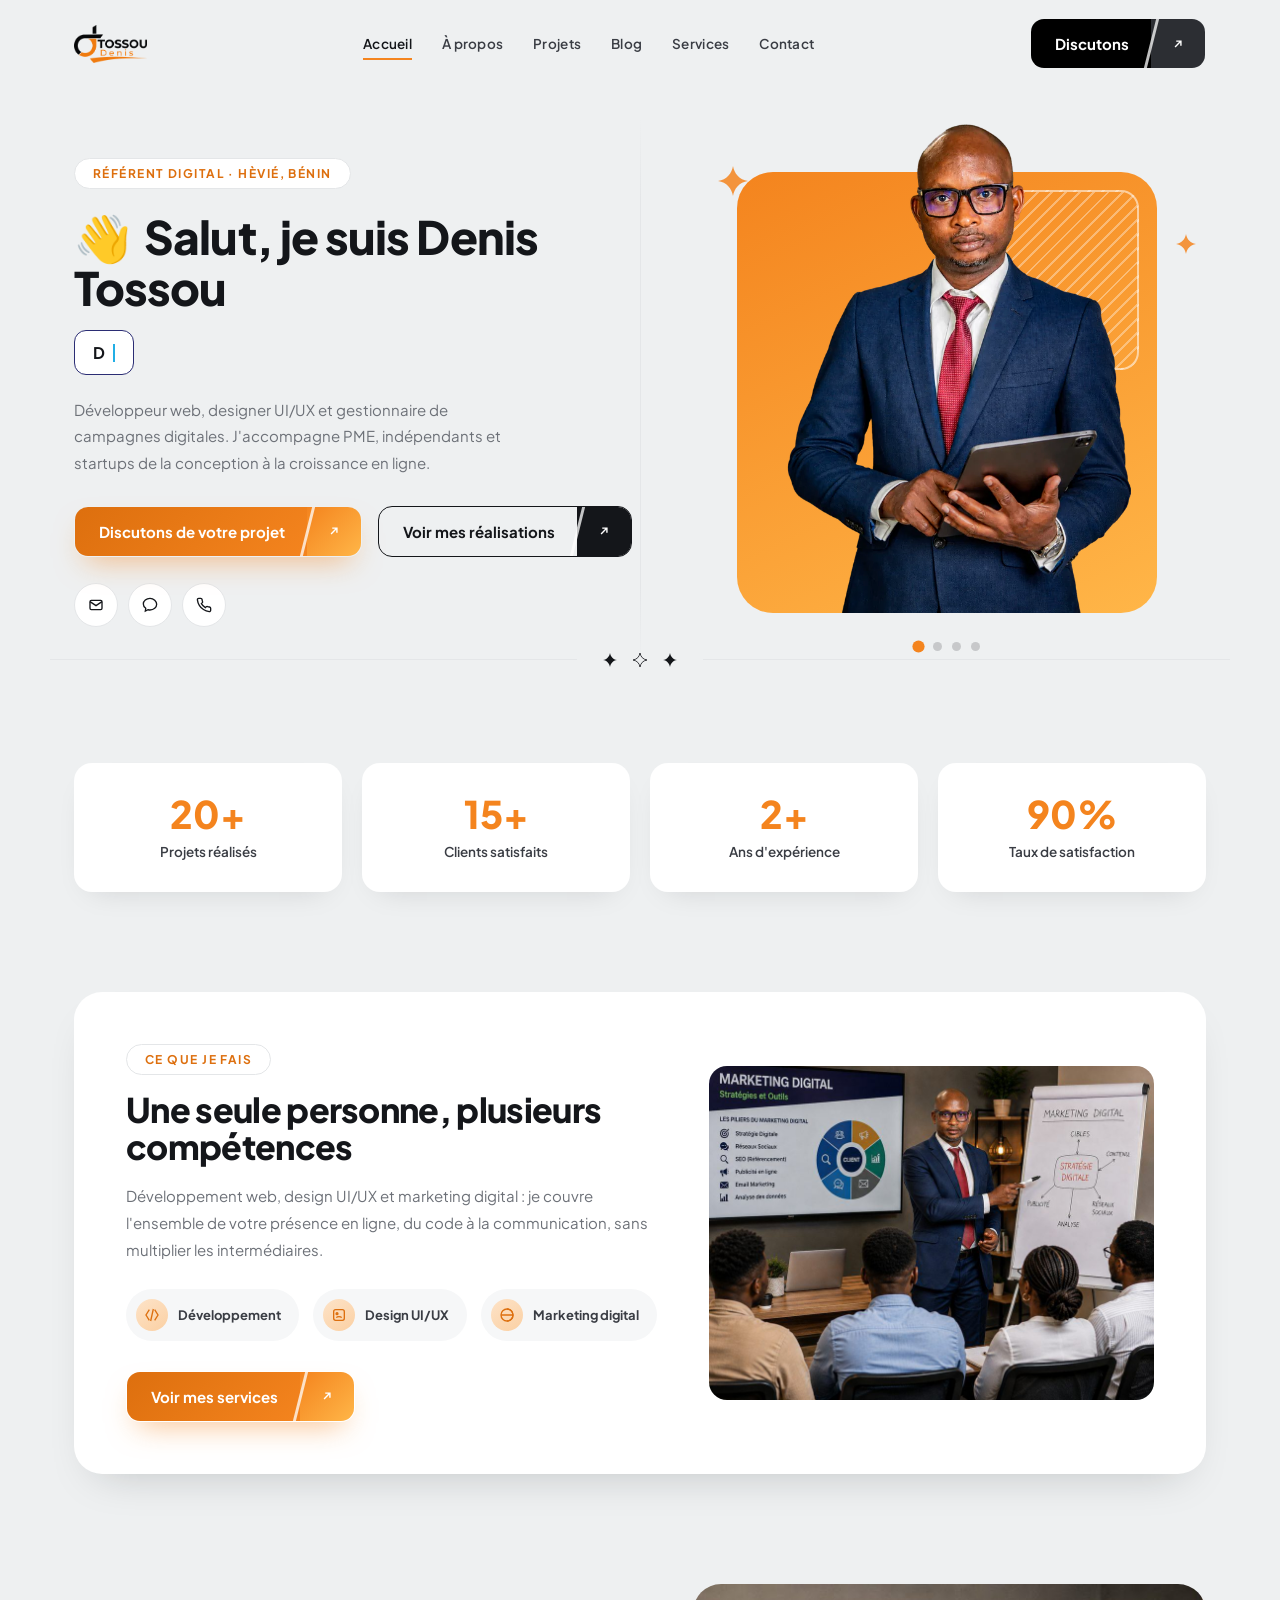
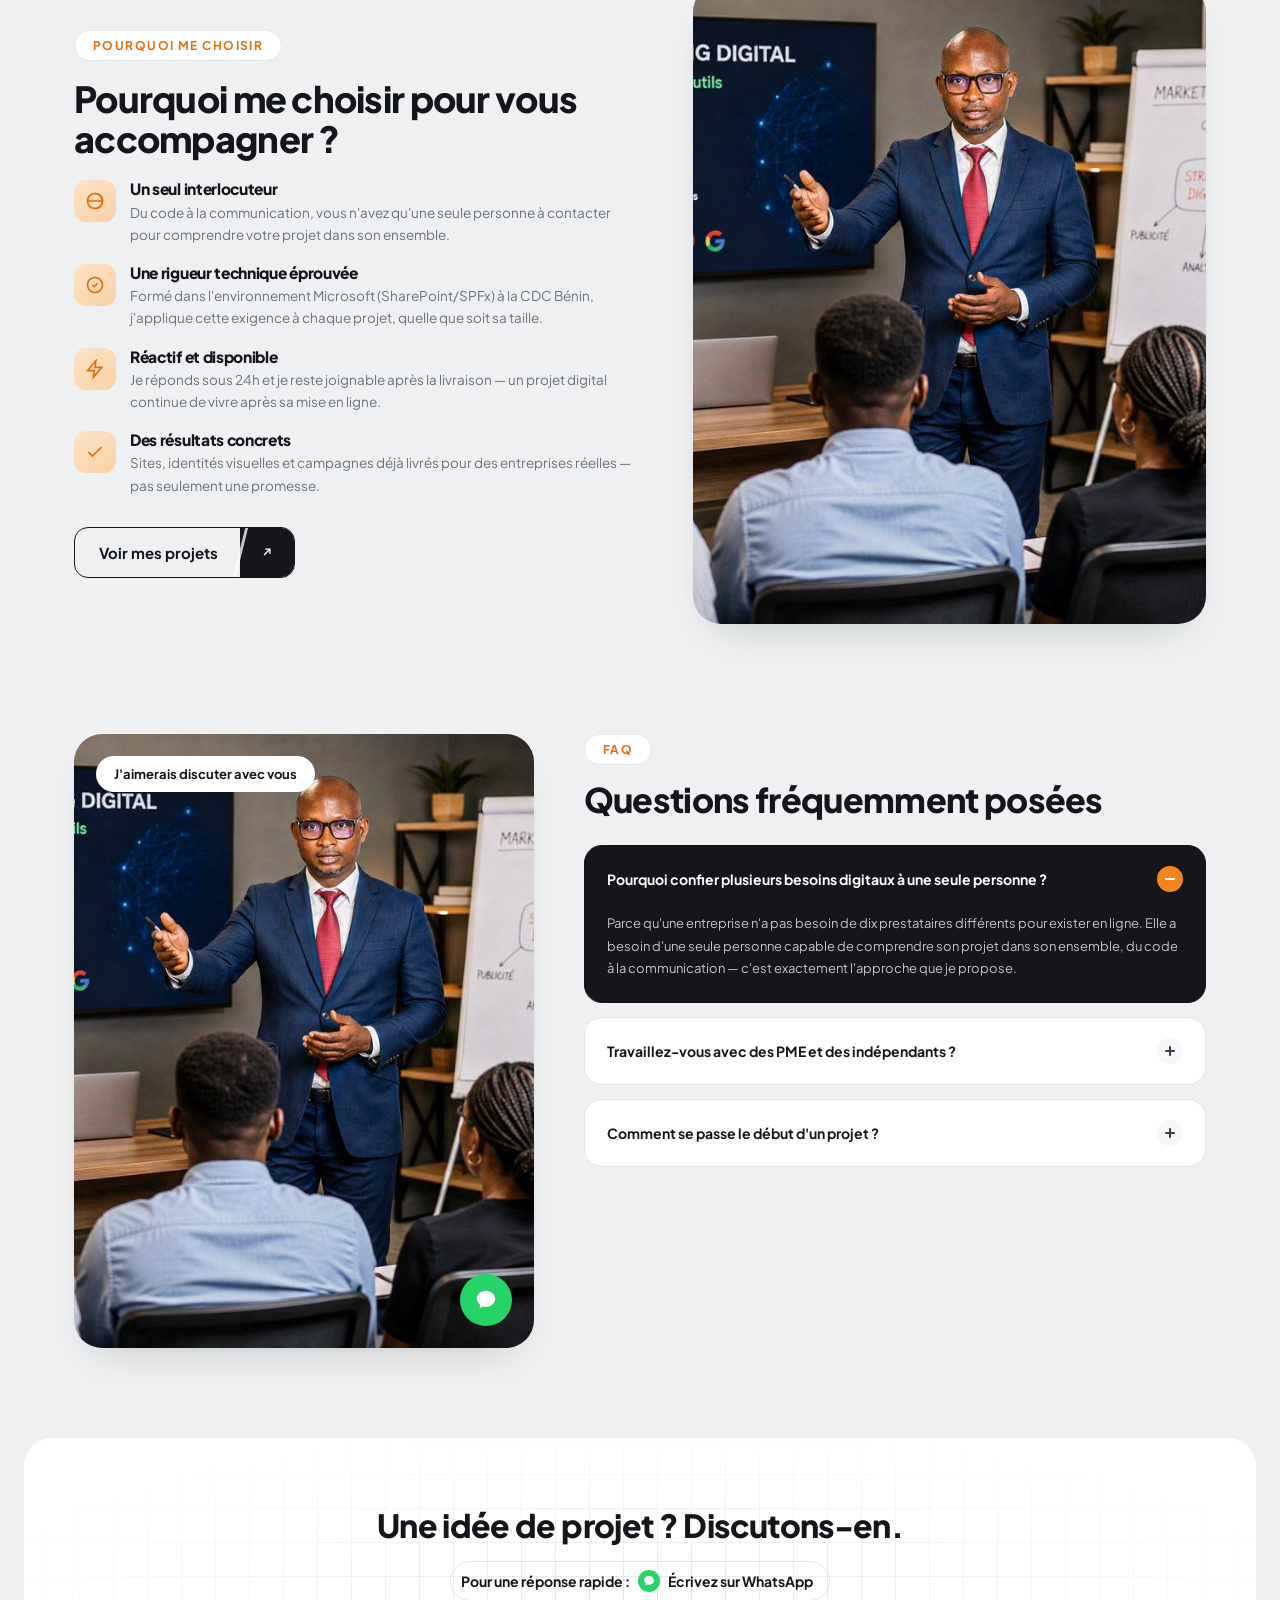
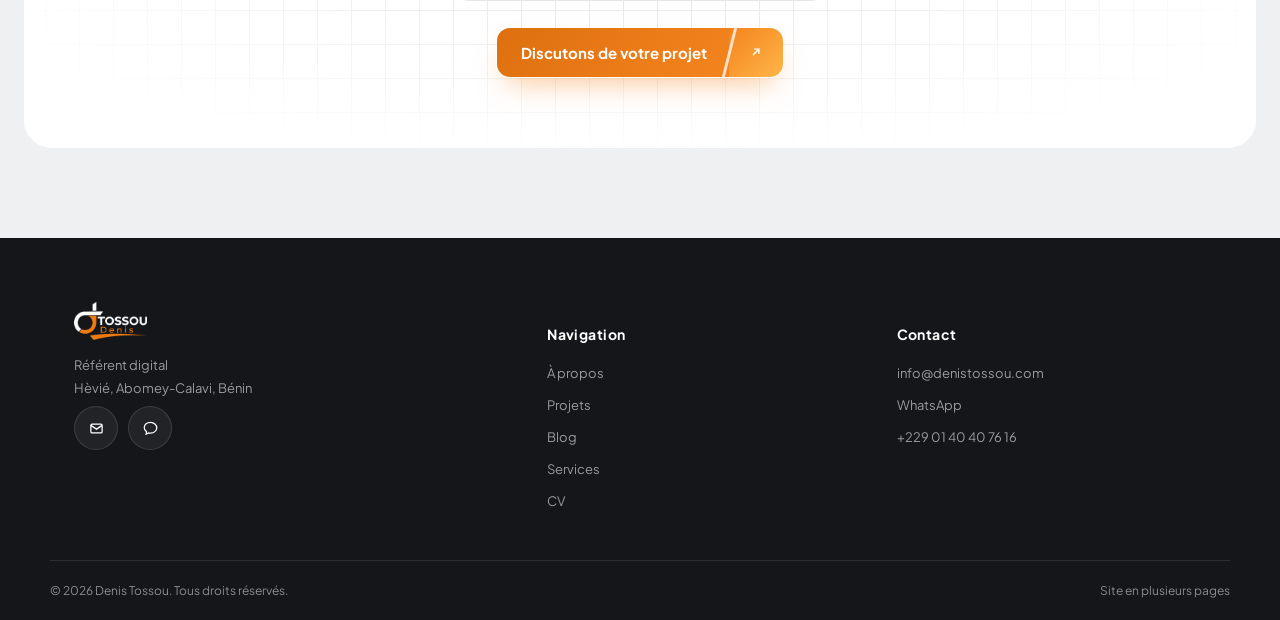
==== commit f06bd18f: "panneau admin contact et blog" ====
--- a/index.html
+++ b/index.html
@@ -18,6 +18,7 @@
       <a href="index.html" class="active">Accueil</a>
       <a href="a-propos.html">À propos</a>
       <a href="projets.html">Projets</a>
+      <a href="blog.html">Blog</a>
       <a href="services.html">Services</a>
       <a href="contact.html">Contact</a>
     </nav>
@@ -33,6 +34,7 @@
     <a href="index.html">Accueil</a>
     <a href="a-propos.html">À propos</a>
     <a href="projets.html">Projets</a>
+    <a href="blog.html">Blog</a>
     <a href="services.html">Services</a>
     <a href="contact.html">Contact</a>
   </div>
@@ -216,7 +218,7 @@
       <h5>Navigation</h5>
       <ul>
         <li><a href="a-propos.html">À propos</a></li>
-        <li><a href="projets.html">Projets</a></li>
+        <li><a href="projets.html">Projets</a></li><li><a href="blog.html">Blog</a></li>
         <li><a href="services.html">Services</a></li>
         <li><a href="a-propos.html#cv">CV</a></li>
       </ul>
--- a/css/style.css
+++ b/css/style.css
@@ -703,6 +703,48 @@
 .cv-download p{font-size:13px;color:var(--muted);margin-bottom:16px;}
 @media (max-width:768px){.cv-grid{grid-template-columns:1fr;gap:40px;}.cv-extra{grid-template-columns:1fr;}}
 
+/* ========================= 23. BLOG ========================= */
+.blog-list{padding:20px 0 90px;}
+.blog-grid{display:grid;grid-template-columns:repeat(3,1fr);gap:22px;}
+.blog-card{
+  display:block;background:var(--white);border-radius:var(--radius-md);overflow:hidden;box-shadow:var(--shadow-soft);
+  transition:opacity .3s ease, transform .3s ease, box-shadow .3s ease, translate .3s ease;
+}
+.blog-card:hover{box-shadow:var(--shadow-card);translate:0 -4px;}
+.blog-card .thumb{position:relative;aspect-ratio:16/10;overflow:hidden;background:var(--bg-soft);}
+.blog-card .thumb img{width:100%;height:100%;object-fit:cover;transition:transform .5s ease;}
+.blog-card:hover .thumb img{transform:scale(1.06);}
+.blog-card .body{padding:24px 24px 26px;}
+.blog-date{display:block;font-size:11.5px;font-weight:700;letter-spacing:.03em;text-transform:uppercase;color:var(--orange-dark);margin-bottom:10px;}
+.blog-card h4{font-size:18px;font-weight:800;line-height:1.4;margin-bottom:10px;}
+.blog-card .summary{font-size:14px;color:var(--muted);line-height:1.7;margin-bottom:16px;display:-webkit-box;-webkit-line-clamp:3;-webkit-box-orient:vertical;overflow:hidden;}
+.blog-readmore{display:inline-flex;align-items:center;gap:6px;font-size:13px;font-weight:700;color:var(--ink);}
+.blog-readmore svg{transition:transform .3s ease;}
+.blog-card:hover .blog-readmore svg{transform:translate(3px,-3px);}
+@media (max-width:1100px){.blog-grid{grid-template-columns:repeat(2,1fr);}}
+@media (max-width:640px){.blog-grid{grid-template-columns:1fr;}}
+
+.article-page{padding:56px 0 90px;}
+.article-back{display:inline-flex;align-items:center;gap:8px;font-size:13.5px;font-weight:700;color:var(--ink-soft);margin-bottom:30px;transition:color .2s;}
+.article-back:hover{color:var(--orange-dark);}
+.article-head{max-width:760px;margin:0 auto 30px;text-align:center;}
+.article-head h1{font-size:clamp(26px,4vw,38px);margin-top:12px;}
+.article-cover{max-width:900px;margin:0 auto 40px;border-radius:var(--radius-md);overflow:hidden;box-shadow:var(--shadow-soft);}
+.article-cover img{width:100%;aspect-ratio:16/9;object-fit:cover;}
+.article-body{max-width:720px;margin:0 auto;font-size:16px;line-height:1.85;color:var(--ink-soft);}
+.article-body h2{font-size:24px;color:var(--ink);margin:36px 0 16px;}
+.article-body h3{font-size:19px;color:var(--ink);margin:28px 0 14px;}
+.article-body p{margin-bottom:18px;}
+.article-body a{color:var(--orange-dark);font-weight:700;text-decoration:underline;text-underline-offset:3px;}
+.article-body ul,.article-body ol{margin:0 0 18px 22px;display:flex;flex-direction:column;gap:8px;}
+.article-body ul{list-style:disc;}
+.article-body ol{list-style:decimal;}
+.article-body blockquote{border-left:3px solid var(--orange);padding:4px 0 4px 20px;margin:24px 0;font-style:italic;color:var(--ink-soft);}
+.article-body img{border-radius:var(--radius-sm);margin:24px 0;}
+.article-body code{background:var(--bg-soft);padding:2px 6px;border-radius:6px;font-size:14px;}
+.article-body pre{background:var(--ink);color:#fff;padding:18px 20px;border-radius:var(--radius-sm);overflow-x:auto;margin:24px 0;}
+.article-body pre code{background:none;padding:0;color:inherit;}
+
 /* ========================= 22. RESPONSIVE GLOBAL ========================= */
 @media (max-width:1024px){
   .hero-grid,.about-grid,.faq-grid,.why-grid{grid-template-columns:1fr;}
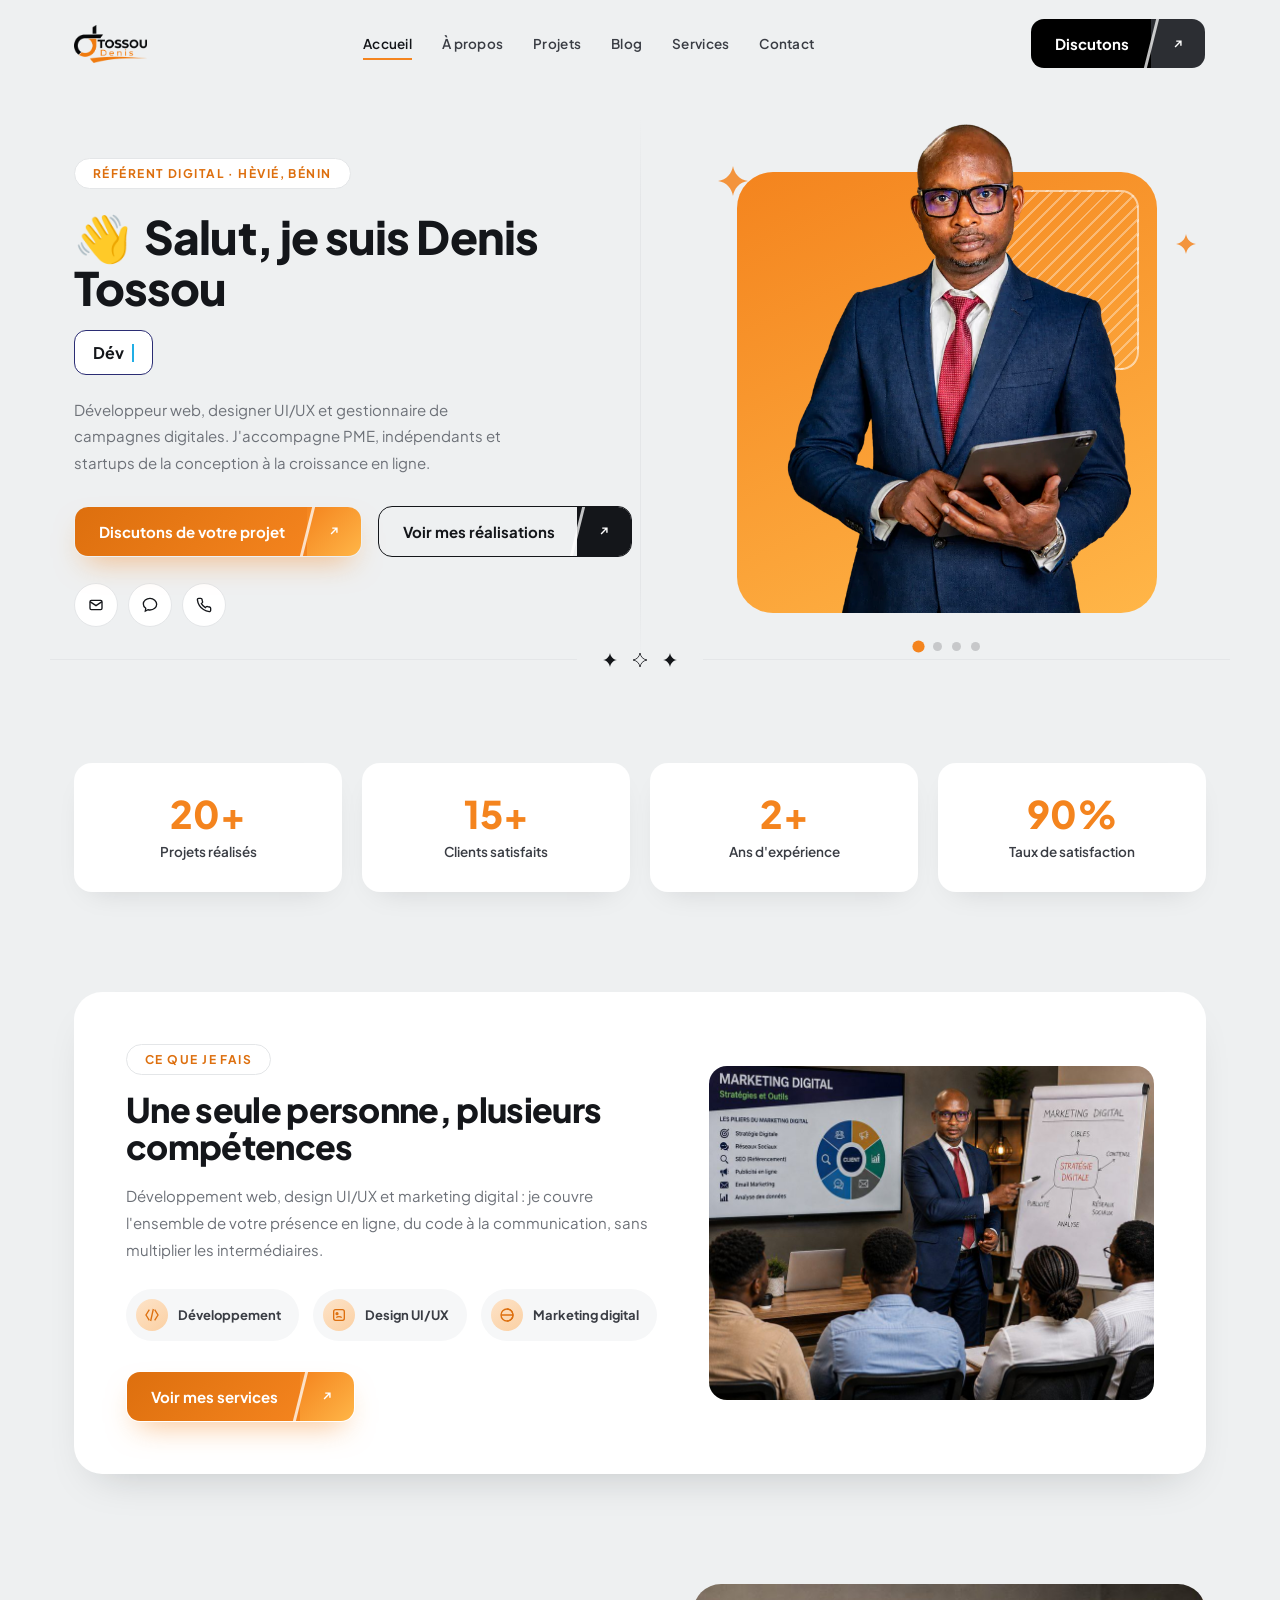
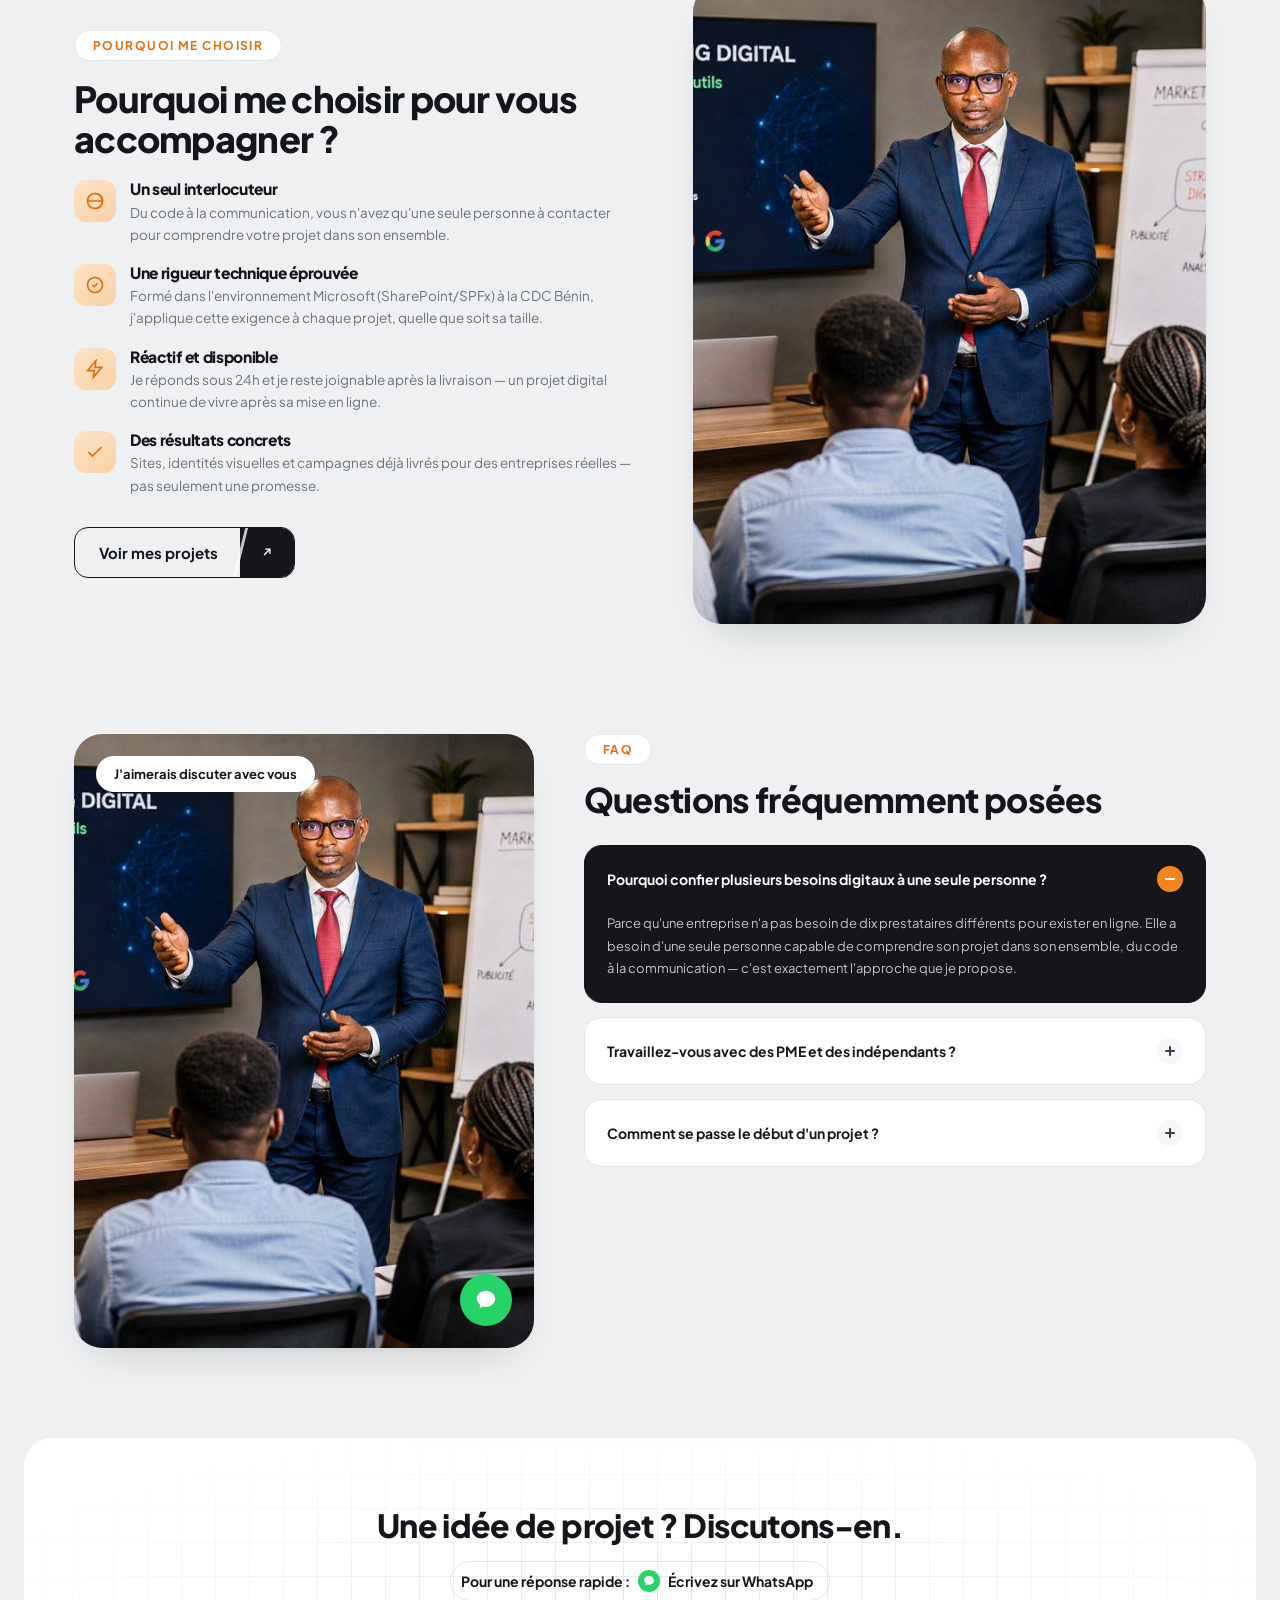
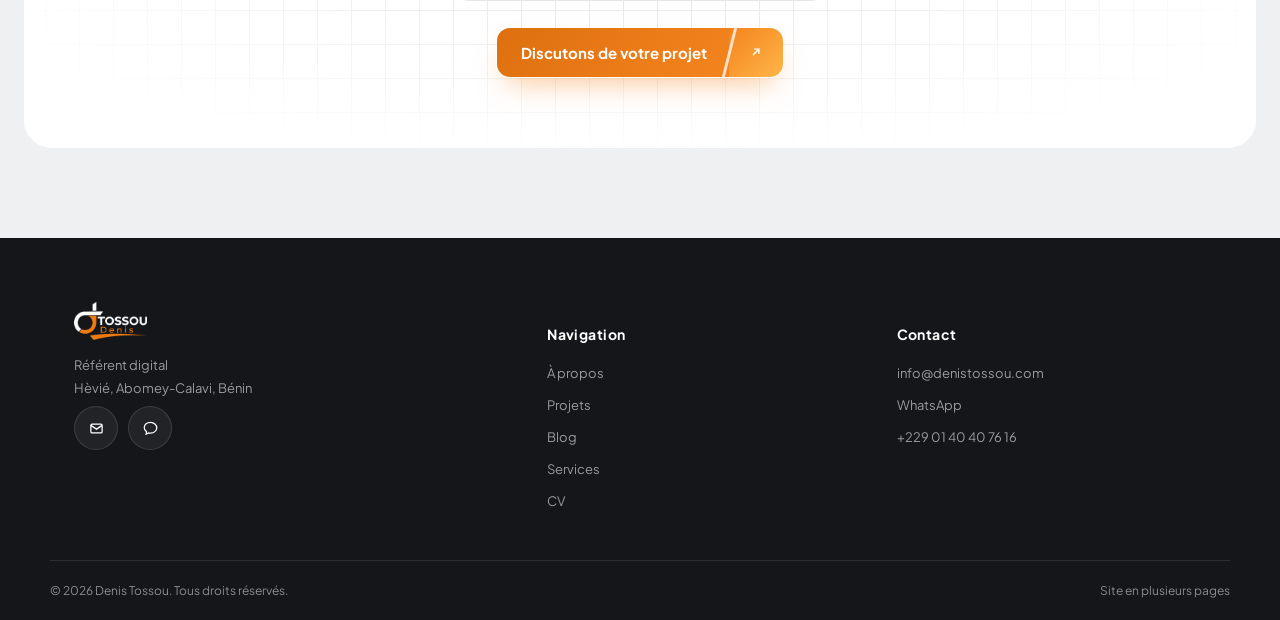
==== commit f4f84b94: "SEO : balises restaurées, blog en pages statiques, URLs propres, images optimisées - Titres, descrip" ====
--- a/index.html
+++ b/index.html
@@ -3,27 +3,50 @@
 <head>
 <meta charset="UTF-8">
 <meta name="viewport" content="width=device-width, initial-scale=1.0">
-<title>Denis Tossou — Référent digital</title>
-<meta name="description" content="Développeur web, designer UI/UX et gestionnaire de campagnes digitales à Hèvié, Bénin. J'accompagne PME, indépendants et startups de la conception à la croissance en ligne.">
+<title>Denis Tossou | Développeur web &amp; designer au Bénin</title>
+<meta name="description" content="Référent digital à Abomey-Calavi (Bénin) : création de sites web, design graphique, UI/UX et marketing digital pour PME, indépendants et startups.">
+<meta name="author" content="Denis Tossou">
+<meta name="robots" content="index, follow, max-image-preview:large, max-snippet:-1, max-video-preview:-1">
+<link rel="canonical" href="https://denistossou.com/">
+<meta name="theme-color" content="#ffffff">
+<link rel="icon" href="/assets/img/favicon.png" type="image/png">
+<link rel="apple-touch-icon" href="/assets/img/apple-touch-icon.png">
+<meta property="og:locale" content="fr_FR">
+<meta property="og:type" content="website">
+<meta property="og:site_name" content="Denis Tossou">
+<meta property="og:title" content="Denis Tossou | Développeur web &amp; designer au Bénin">
+<meta property="og:description" content="Référent digital à Abomey-Calavi (Bénin) : création de sites web, design graphique, UI/UX et marketing digital pour PME, indépendants et startups.">
+<meta property="og:url" content="https://denistossou.com/">
+<meta property="og:image" content="https://denistossou.com/assets/img/og-image.jpg">
+<meta property="og:image:width" content="1200">
+<meta property="og:image:height" content="630">
+<meta property="og:image:alt" content="Denis Tossou — Référent digital au Bénin">
+<meta name="twitter:card" content="summary_large_image">
+<meta name="twitter:title" content="Denis Tossou | Développeur web &amp; designer au Bénin">
+<meta name="twitter:description" content="Référent digital à Abomey-Calavi (Bénin) : création de sites web, design graphique, UI/UX et marketing digital pour PME, indépendants et startups.">
+<meta name="twitter:image" content="https://denistossou.com/assets/img/og-image.jpg">
 <link rel="preconnect" href="https://fonts.googleapis.com">
-<link href="https://fonts.googleapis.com/css2?family=Plus+Jakarta+Sans:ital,wght@0,400;0,500;0,600;0,700;0,800;1,400&display=swap" rel="stylesheet">
-<link rel="stylesheet" href="css/style.css">
+<link rel="preconnect" href="https://fonts.gstatic.com" crossorigin>
+<link href="https://fonts.googleapis.com/css2?family=Plus+Jakarta+Sans:ital,wght@0,400;0,600;0,700;0,800;1,400&display=swap" rel="stylesheet">
+<link rel="stylesheet" href="/css/style.css">
+<link rel="preload" as="image" href="/assets/img/denis-hero.webp" fetchpriority="high">
+<script type="application/ld+json">{"@context":"https://schema.org","@graph":[{"@type":"Person","@id":"https://denistossou.com/#person","name":"Denis Tossou","url":"https://denistossou.com/","jobTitle":"Référent digital","description":"Référent digital au Bénin : développement web, design graphique, UI/UX, marketing digital et Microsoft 365.","image":"https://denistossou.com/assets/img/denis-hero.webp","email":"mailto:info@denistossou.com","telephone":"+229 01 40 40 76 16","address":{"@type":"PostalAddress","addressLocality":"Hèvié, Abomey-Calavi","addressCountry":"BJ"},"knowsAbout":["Développement web","Design graphique","UI/UX design","Marketing digital","Community management","WordPress","SharePoint","SPFx","Microsoft 365","Power Automate"]},{"@type":"WebSite","@id":"https://denistossou.com/#website","url":"https://denistossou.com/","name":"Denis Tossou — Référent digital","inLanguage":"fr-FR","publisher":{"@id":"https://denistossou.com/#person"}},{"@type":"ProfessionalService","@id":"https://denistossou.com/#business","name":"Denis Tossou — Référent digital","url":"https://denistossou.com/","image":"https://denistossou.com/assets/img/og-image.jpg","email":"info@denistossou.com","telephone":"+229 01 40 40 76 16","address":{"@type":"PostalAddress","addressLocality":"Hèvié, Abomey-Calavi","addressCountry":"BJ"},"areaServed":{"@type":"Country","name":"Bénin"},"founder":{"@id":"https://denistossou.com/#person"},"description":"Référent digital à Abomey-Calavi (Bénin) : création de sites web, design graphique, UI/UX et marketing digital pour PME, indépendants et startups."},{"@type":"WebPage","@id":"https://denistossou.com/#webpage","url":"https://denistossou.com/","name":"Denis Tossou | Développeur web & designer au Bénin","description":"Référent digital à Abomey-Calavi (Bénin) : création de sites web, design graphique, UI/UX et marketing digital pour PME, indépendants et startups.","inLanguage":"fr-FR","isPartOf":{"@id":"https://denistossou.com/#website"},"about":{"@id":"https://denistossou.com/#person"}}]}</script>
 </head>
 <body>
 
 <header class="site-header" id="siteHeader">
   <div class="container header-inner">
-    <a href="index.html" class="logo"><img src="assets/img/logo-header.png" alt="Denis Tossou" class="logo-img"></a>
+    <a href="/" class="logo"><img src="/assets/img/logo-header.png" alt="Denis Tossou" class="logo-img" width="386" height="200"></a>
     <nav class="main-nav">
-      <a href="index.html" class="active">Accueil</a>
-      <a href="a-propos.html">À propos</a>
-      <a href="projets.html">Projets</a>
-      <a href="blog.html">Blog</a>
-      <a href="services.html">Services</a>
-      <a href="contact.html">Contact</a>
+      <a href="/" class="active">Accueil</a>
+      <a href="/a-propos">À propos</a>
+      <a href="/projets">Projets</a>
+      <a href="/blog/">Blog</a>
+      <a href="/services">Services</a>
+      <a href="/contact">Contact</a>
     </nav>
     <div class="header-cta">
-      <a href="contact.html" class="btn btn-dark">
+      <a href="/contact" class="btn btn-dark">
         <span class="btn-label">Discutons</span>
         <span class="btn-arrow"><svg width="14" height="14" viewBox="0 0 24 24" fill="none" stroke="currentColor" stroke-width="2.4"><path d="M7 17 17 7M9 7h8v8"/></svg></span>
       </a>
@@ -31,28 +54,29 @@
     </div>
   </div>
   <div class="mobile-nav">
-    <a href="index.html">Accueil</a>
-    <a href="a-propos.html">À propos</a>
-    <a href="projets.html">Projets</a>
-    <a href="blog.html">Blog</a>
-    <a href="services.html">Services</a>
-    <a href="contact.html">Contact</a>
+    <a href="/">Accueil</a>
+    <a href="/a-propos">À propos</a>
+    <a href="/projets">Projets</a>
+    <a href="/blog/">Blog</a>
+    <a href="/services">Services</a>
+    <a href="/contact">Contact</a>
   </div>
 </header>
+<main>
 
 <section class="hero" id="accueil">
   <div class="container hero-grid">
     <div class="hero-copy reveal in">
-      <span class="eyebrow">Référent digital · Hèvié, Bénin</span>
-      <h1><span class="wave">👋</span>&nbsp; Salut, je suis Denis Tossou</h1>
+      <h1><span class="eyebrow">Référent digital · Hèvié, Bénin</span>
+        <span class="h1-main"><span class="wave">👋</span>&nbsp; Salut, je suis Denis Tossou</span></h1>
       <div class="role-box"><span id="typedRole">Développeur web</span><span class="cursor"></span></div>
       <p class="lead">Développeur web, designer UI/UX et gestionnaire de campagnes digitales. J'accompagne PME, indépendants et startups de la conception à la croissance en ligne.</p>
       <div class="hero-actions">
-        <a href="contact.html" class="btn btn-primary">
+        <a href="/contact" class="btn btn-primary">
           <span class="btn-label">Discutons de votre projet</span>
           <span class="btn-arrow"><svg width="14" height="14" viewBox="0 0 24 24" fill="none" stroke="currentColor" stroke-width="2.4"><path d="M7 17 17 7M9 7h8v8"/></svg></span>
         </a>
-        <a href="projets.html" class="btn btn-outline">
+        <a href="/projets" class="btn btn-outline">
           <span class="btn-label">Voir mes réalisations</span>
           <span class="btn-arrow"><svg width="14" height="14" viewBox="0 0 24 24" fill="none" stroke="currentColor" stroke-width="2.4"><path d="M7 17 17 7M9 7h8v8"/></svg></span>
         </a>
@@ -69,13 +93,13 @@
         <div class="hero-blob-panel"></div>
         <div class="hero-carousel">
           <div class="hero-slide cutout active">
-            <img src="assets/img/denis-hero.webp" alt="Denis Tossou, référent digital, avec sa tablette">
+            <img src="/assets/img/denis-hero.webp" alt="Denis Tossou, référent digital, avec sa tablette" width="599" height="900" fetchpriority="high">
           </div>
           <div class="hero-slide framed">
-            <img src="assets/img/denis-about-2.jpg" alt="Denis Tossou à son poste de travail">
+            <img src="/assets/img/denis-about-2.jpg" alt="Denis Tossou à son poste de travail" width="600" height="800" loading="lazy" decoding="async">
           </div>
           <div class="hero-slide cutout">
-            <img src="assets/img/denis-contact.webp" alt="Denis Tossou avec sa tablette">
+            <img src="/assets/img/denis-contact.webp" alt="Denis Tossou avec sa tablette" width="599" height="900" loading="lazy" decoding="async">
           </div>
           <div class="hero-slide code-slide">
             <div class="code-window">
@@ -126,12 +150,12 @@
           <div class="summary-badge"><span class="ic"><svg width="16" height="16" viewBox="0 0 24 24" fill="none" stroke="var(--orange-dark)" stroke-width="2"><rect x="4" y="4" width="16" height="16" rx="3"/><circle cx="9" cy="10" r="1.4" fill="var(--orange-dark)"/><path d="M8 16c1.5-2 6.5-2 8 0"/></svg></span>Design UI/UX</div>
           <div class="summary-badge"><span class="ic"><svg width="16" height="16" viewBox="0 0 24 24" fill="none" stroke="var(--orange-dark)" stroke-width="2"><circle cx="12" cy="12" r="9"/><path d="M12 3a9 9 0 0 1 0 18M3 12h18"/></svg></span>Marketing digital</div>
         </div>
-        <a href="services.html" class="btn btn-primary">
+        <a href="/services" class="btn btn-primary">
           <span class="btn-label">Voir mes services</span>
           <span class="btn-arrow"><svg width="14" height="14" viewBox="0 0 24 24" fill="none" stroke="currentColor" stroke-width="2.4"><path d="M7 17 17 7M9 7h8v8"/></svg></span>
         </a>
       </div>
-      <div class="summary-visual"><img src="assets/img/denis-about-1.jpg" alt="Denis Tossou en atelier marketing digital"></div>
+      <div class="summary-visual"><img src="/assets/img/denis-about-1.jpg" alt="Denis Tossou en atelier marketing digital" width="900" height="720" loading="lazy" decoding="async"></div>
     </div>
   </div>
 </section>
@@ -159,19 +183,19 @@
           <div><h4>Des résultats concrets</h4><p>Sites, identités visuelles et campagnes déjà livrés pour des entreprises réelles — pas seulement une promesse.</p></div>
         </div>
       </div>
-      <a href="projets.html" class="btn btn-outline">
+      <a href="/projets" class="btn btn-outline">
         <span class="btn-label">Voir mes projets</span>
         <span class="btn-arrow"><svg width="14" height="14" viewBox="0 0 24 24" fill="none" stroke="currentColor" stroke-width="2.4"><path d="M7 17 17 7M9 7h8v8"/></svg></span>
       </a>
     </div>
-    <div class="why-visual reveal reveal-delay-1 in"><img src="assets/img/denis-faq.jpg" alt="Denis Tossou animant une présentation marketing digital"></div>
+    <div class="why-visual reveal reveal-delay-1 in"><img src="/assets/img/denis-faq.jpg" alt="Denis Tossou animant une présentation marketing digital" width="900" height="720" loading="lazy" decoding="async"></div>
   </div>
 </section>
 
 <section class="faq">
   <div class="container faq-grid">
     <div class="faq-visual reveal in">
-      <img src="assets/img/denis-faq.jpg" alt="Denis Tossou animant une présentation marketing digital">
+      <img src="/assets/img/denis-faq.jpg" alt="Denis Tossou animant une présentation marketing digital" width="900" height="720" loading="lazy" decoding="async">
       <div class="chat-bubble">J'aimerais discuter avec vous</div>
       <a href="https://wa.me/2290166659250" target="_blank" rel="noopener" class="chat-fab" aria-label="Discuter sur WhatsApp"><svg width="22" height="22" viewBox="0 0 24 24" fill="#fff"><path d="M12 2C6.5 2 2 5.8 2 10.5c0 2.6 1.4 4.9 3.6 6.5L5 21l4.1-1.9c.9.2 1.9.4 2.9.4 5.5 0 10-3.8 10-8.5S17.5 2 12 2Z"/></svg></a>
     </div>
@@ -200,14 +224,16 @@
   <div class="inner">
     <h2>Une idée de projet ? Discutons-en.</h2>
     <a href="https://wa.me/2290166659250" class="chat-link" target="_blank" rel="noopener">Pour une réponse rapide : <span class="ic"><svg width="12" height="12" viewBox="0 0 24 24" fill="#fff"><path d="M12 2C6.5 2 2 5.8 2 10.5c0 2.6 1.4 4.9 3.6 6.5L5 21l4.1-1.9c.9.2 1.9.4 2.9.4 5.5 0 10-3.8 10-8.5S17.5 2 12 2Z"/></svg></span> Écrivez sur WhatsApp</a>
-    <div class="row"><a href="contact.html" class="btn btn-primary"><span class="btn-label">Discutons de votre projet</span><span class="btn-arrow"><svg width="14" height="14" viewBox="0 0 24 24" fill="none" stroke="currentColor" stroke-width="2.4"><path d="M7 17 17 7M9 7h8v8"/></svg></span></a></div>
-  </div>
-</section>
+    <div class="row"><a href="/contact" class="btn btn-primary"><span class="btn-label">Discutons de votre projet</span><span class="btn-arrow"><svg width="14" height="14" viewBox="0 0 24 24" fill="none" stroke="currentColor" stroke-width="2.4"><path d="M7 17 17 7M9 7h8v8"/></svg></span></a></div>
+  </div>
+</section>
+
+</main>
 
 <footer class="site-footer">
   <div class="container footer-grid">
     <div class="footer-brand">
-      <a href="index.html" class="logo"><img src="assets/img/logo-footer.png" alt="Denis Tossou" class="logo-img footer-logo"></a>
+      <a href="/" class="logo"><img src="/assets/img/logo-footer.png" alt="Denis Tossou" class="logo-img footer-logo" width="386" height="200" loading="lazy" decoding="async"></a>
       <p>Référent digital<br>Hèvié, Abomey-Calavi, Bénin</p>
       <div class="footer-social">
         <a href="mailto:info@denistossou.com" class="icon-chip" aria-label="Email"><svg width="15" height="15" viewBox="0 0 24 24" fill="none" stroke="currentColor" stroke-width="2"><rect x="3" y="5" width="18" height="14" rx="2"/><path d="m3 7 9 6 9-6"/></svg></a>
@@ -217,10 +243,10 @@
     <div class="footer-col">
       <h5>Navigation</h5>
       <ul>
-        <li><a href="a-propos.html">À propos</a></li>
-        <li><a href="projets.html">Projets</a></li><li><a href="blog.html">Blog</a></li>
-        <li><a href="services.html">Services</a></li>
-        <li><a href="a-propos.html#cv">CV</a></li>
+        <li><a href="/a-propos">À propos</a></li>
+        <li><a href="/projets">Projets</a></li><li><a href="/blog/">Blog</a></li>
+        <li><a href="/services">Services</a></li>
+        <li><a href="/a-propos#cv">CV</a></li>
       </ul>
     </div>
     <div class="footer-col">
@@ -243,6 +269,6 @@
   <svg viewBox="0 0 24 24" fill="#fff"><path d="M12 2C6.5 2 2 5.8 2 10.5c0 2.6 1.4 4.9 3.6 6.5L5 21l4.1-1.9c.9.2 1.9.4 2.9.4 5.5 0 10-3.8 10-8.5S17.5 2 12 2Z"/></svg>
 </a>
 
-<script src="js/main.js"></script>
+<script src="/js/main.js"></script>
 </body>
 </html>
--- a/css/style.css
+++ b/css/style.css
@@ -29,7 +29,7 @@
   margin:0;font-family:var(--ff);color:var(--ink);background:var(--bg);
   -webkit-font-smoothing:antialiased;overflow-x:hidden;
 }
-img{max-width:100%;display:block;}
+img{max-width:100%;height:auto;display:block;}
 a{text-decoration:none;color:inherit;}
 button{font-family:var(--ff);cursor:pointer;}
 ul{margin:0;padding:0;list-style:none;}
@@ -176,6 +176,8 @@
 }
 .hero-copy .eyebrow{margin-bottom:22px;}
 .hero-copy h1{font-size:clamp(30px,4.6vw,46px);margin-bottom:18px;}
+.hero-copy h1 .eyebrow{display:flex;width:fit-content;line-height:normal;}
+.hero-copy h1 .h1-main{display:block;}
 .hero-copy h1 .wave{display:inline-block;animation:wave 2.4s ease-in-out infinite;transform-origin:70% 70%;}
 @keyframes wave{0%,100%{transform:rotate(0)}15%{transform:rotate(16deg)}30%{transform:rotate(-8deg)}45%{transform:rotate(16deg)}60%{transform:rotate(0)}}
 .role-box{
@@ -488,7 +490,7 @@
   border-radius:var(--radius-pill);background:var(--bg-soft);color:var(--ink-soft);
 }
 .tag.tag-orange{background:#fde3c8;color:var(--orange-dark);}
-.p-card h4{font-size:19px;font-weight:800;line-height:1.4;margin-bottom:10px;}
+.p-card h4,.p-card-title{font-size:19px;font-weight:800;line-height:1.4;margin-bottom:10px;}
 .p-card .summary{font-size:14px;color:var(--muted);line-height:1.7;margin-bottom:18px;}
 .p-card .placeholder-note{
   font-size:12.5px;font-style:italic;color:var(--orange-dark);background:#fef3e7;border:1px dashed #f4c483;
@@ -593,7 +595,7 @@
 .contact{padding:20px 0 90px;}
 .contact-card{background:var(--white);border-radius:var(--radius-lg);position:relative;overflow:hidden;box-shadow:var(--shadow-card);min-height:600px;}
 .contact-heading{position:absolute;top:44px;left:48px;right:48px;z-index:3;pointer-events:none;}
-.contact-heading h2{font-size:clamp(26px,4.6vw,46px);font-weight:800;color:transparent;-webkit-text-stroke:1.6px #ef5a2a;letter-spacing:.01em;line-height:1.15;}
+.contact-heading h1,.contact-heading h2{font-size:clamp(26px,4.6vw,46px);font-weight:800;color:transparent;-webkit-text-stroke:1.6px #ef5a2a;letter-spacing:.01em;line-height:1.15;}
 .contact-body{display:grid;grid-template-columns:1.05fr 0.95fr;height:100%;position:relative;}
 .contact-form{padding:190px 48px 40px;position:relative;z-index:2;}
 .contact-lead{color:var(--muted);font-size:14px;line-height:1.7;margin-bottom:26px;max-width:420px;}
@@ -716,7 +718,7 @@
 .blog-card:hover .thumb img{transform:scale(1.06);}
 .blog-card .body{padding:24px 24px 26px;}
 .blog-date{display:block;font-size:11.5px;font-weight:700;letter-spacing:.03em;text-transform:uppercase;color:var(--orange-dark);margin-bottom:10px;}
-.blog-card h4{font-size:18px;font-weight:800;line-height:1.4;margin-bottom:10px;}
+.blog-card h4,.blog-card-title{font-size:18px;font-weight:800;line-height:1.4;margin-bottom:10px;}
 .blog-card .summary{font-size:14px;color:var(--muted);line-height:1.7;margin-bottom:16px;display:-webkit-box;-webkit-line-clamp:3;-webkit-box-orient:vertical;overflow:hidden;}
 .blog-readmore{display:inline-flex;align-items:center;gap:6px;font-size:13px;font-weight:700;color:var(--ink);}
 .blog-readmore svg{transition:transform .3s ease;}
@@ -759,3 +761,7 @@
   .header-cta .btn .btn-label{display:none;}
   .header-cta .btn .btn-arrow::before{display:none;}
 }
+
+/* Articles : section « À lire aussi » */
+.related-posts{padding:10px 0 90px;}
+.related-posts .section-head{margin-bottom:30px;}
